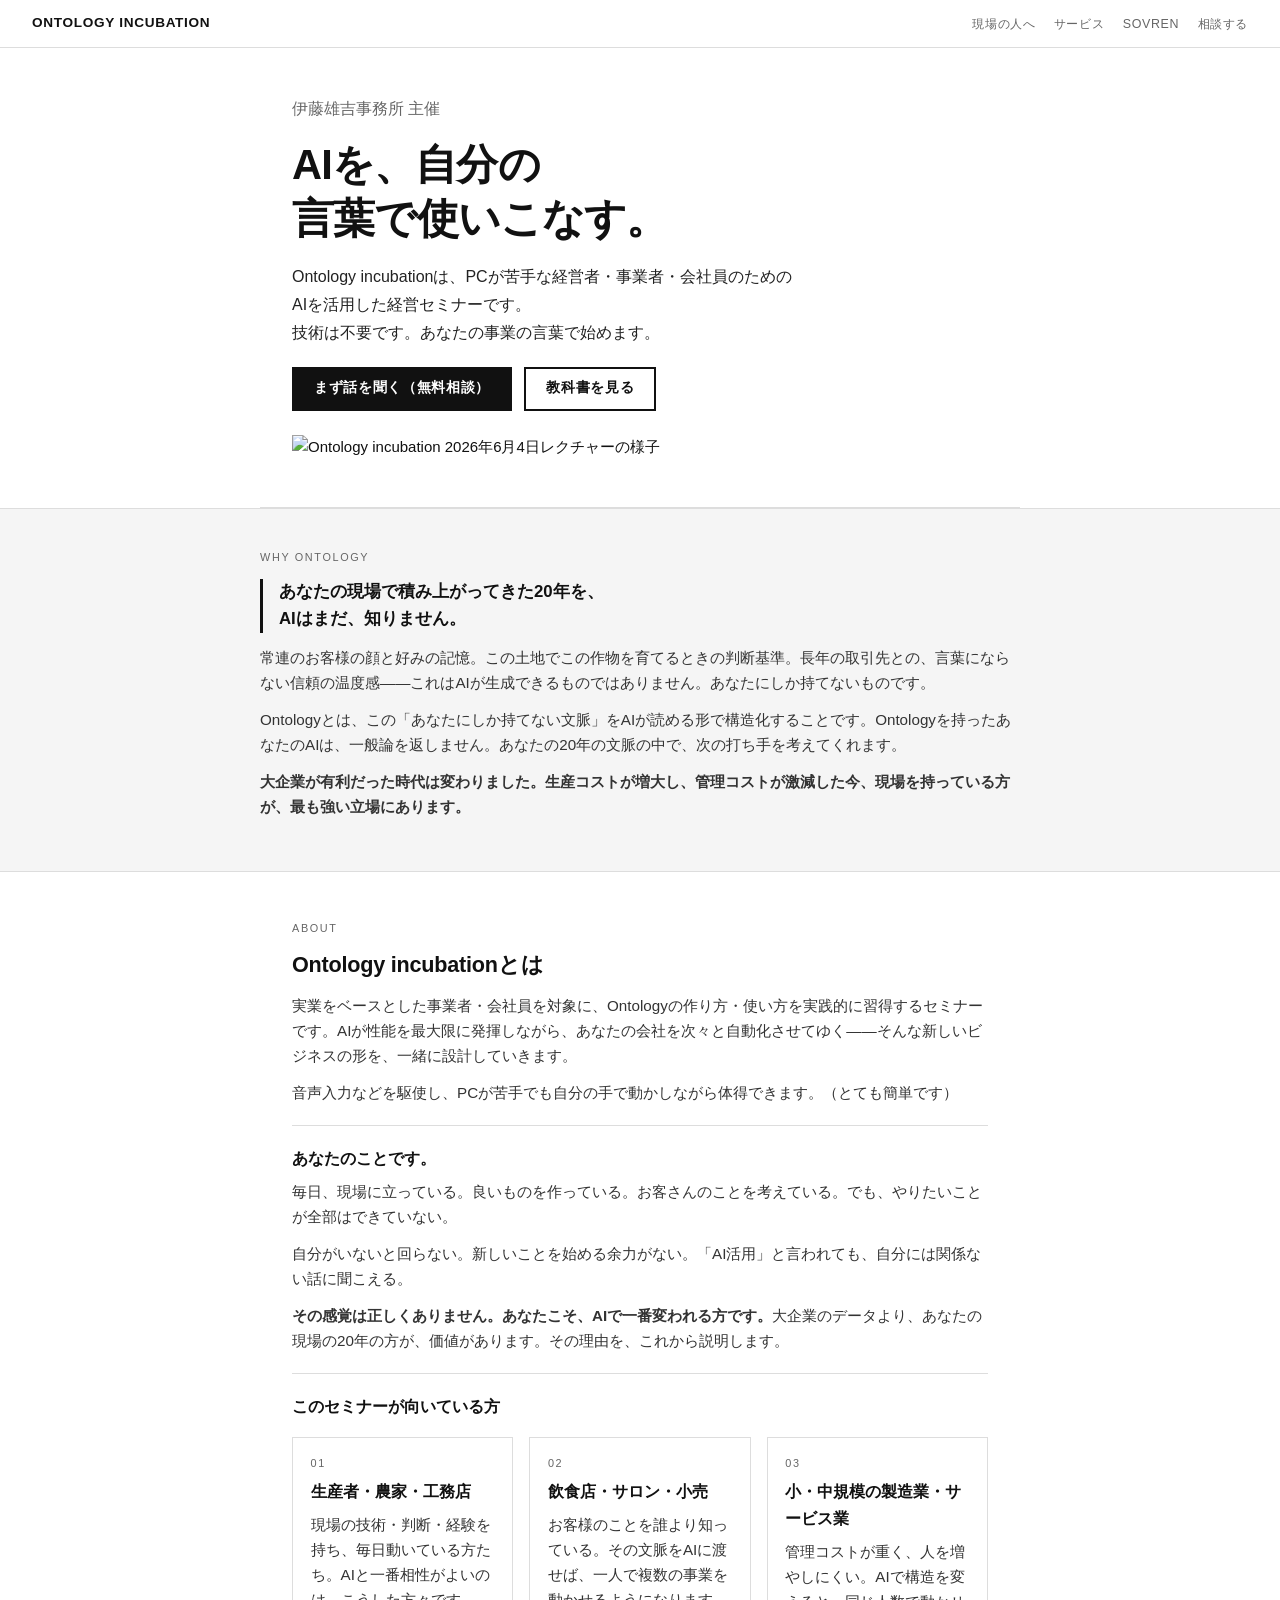
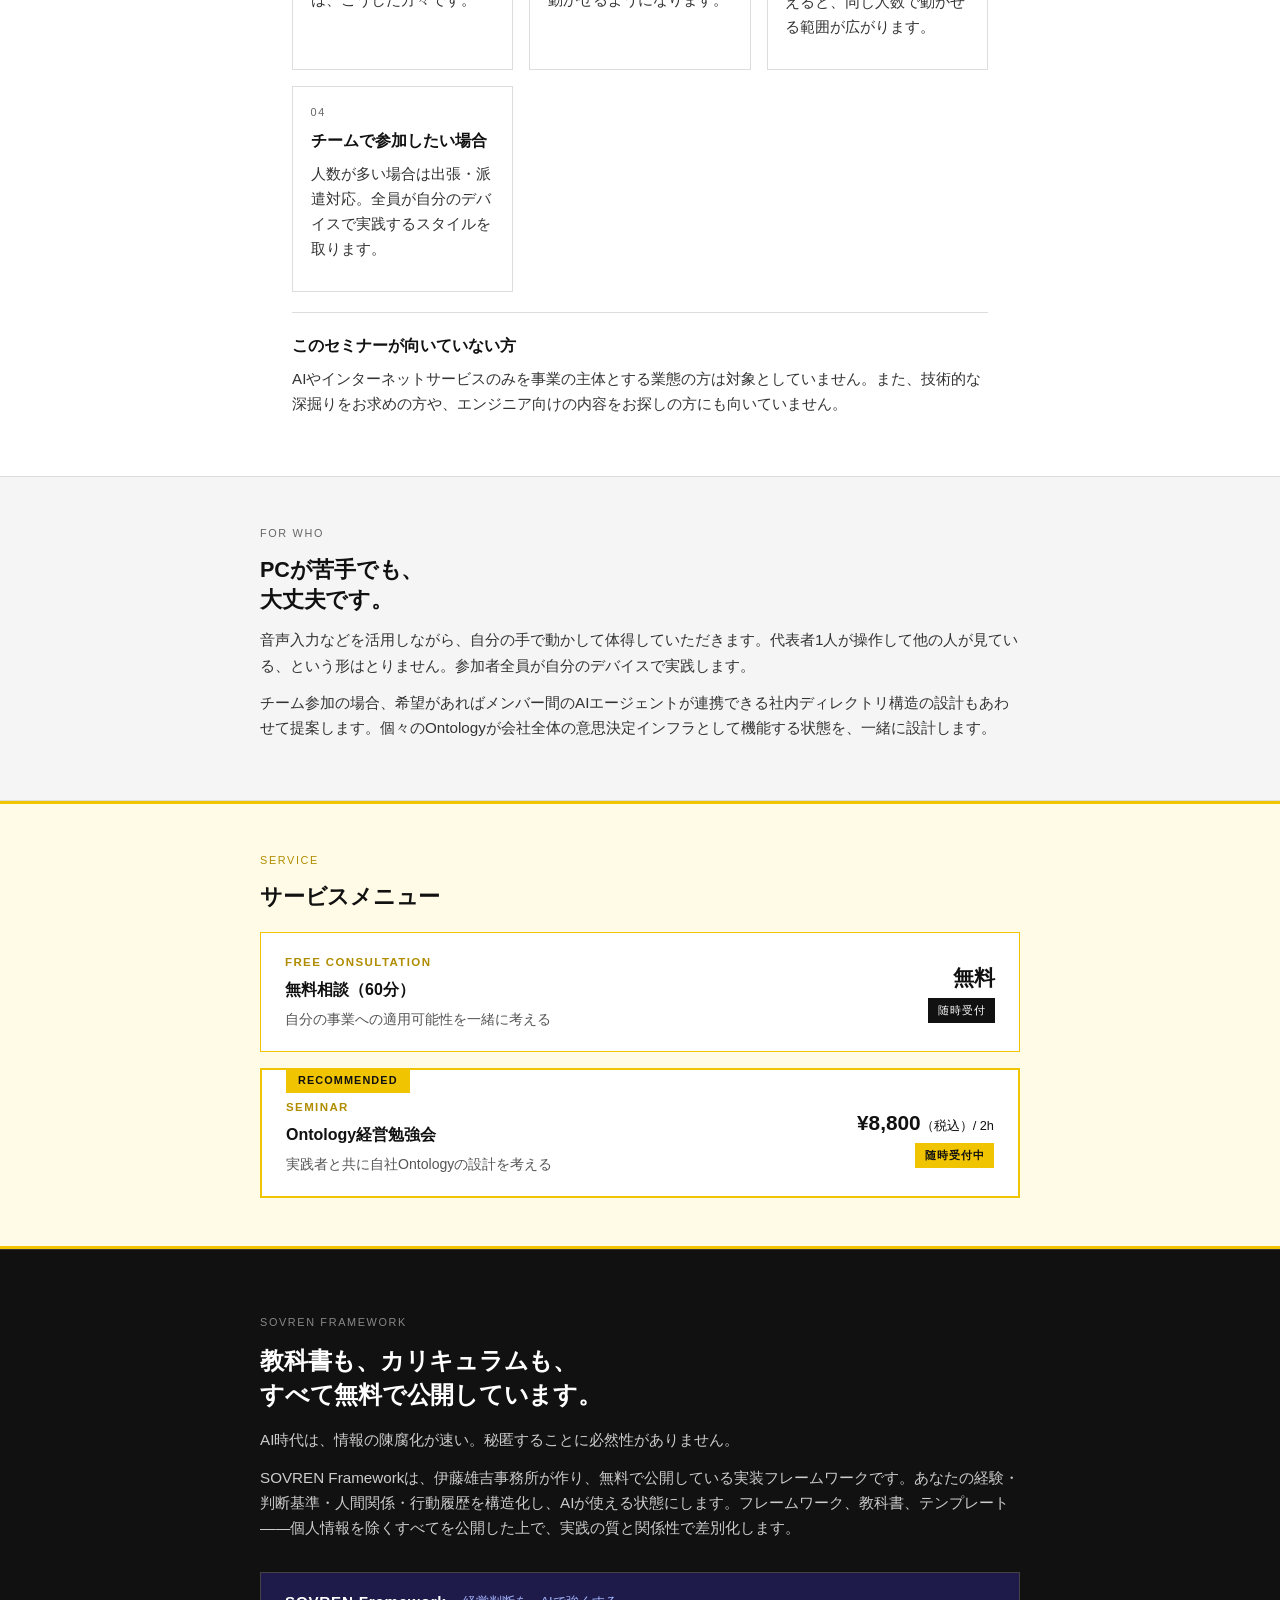
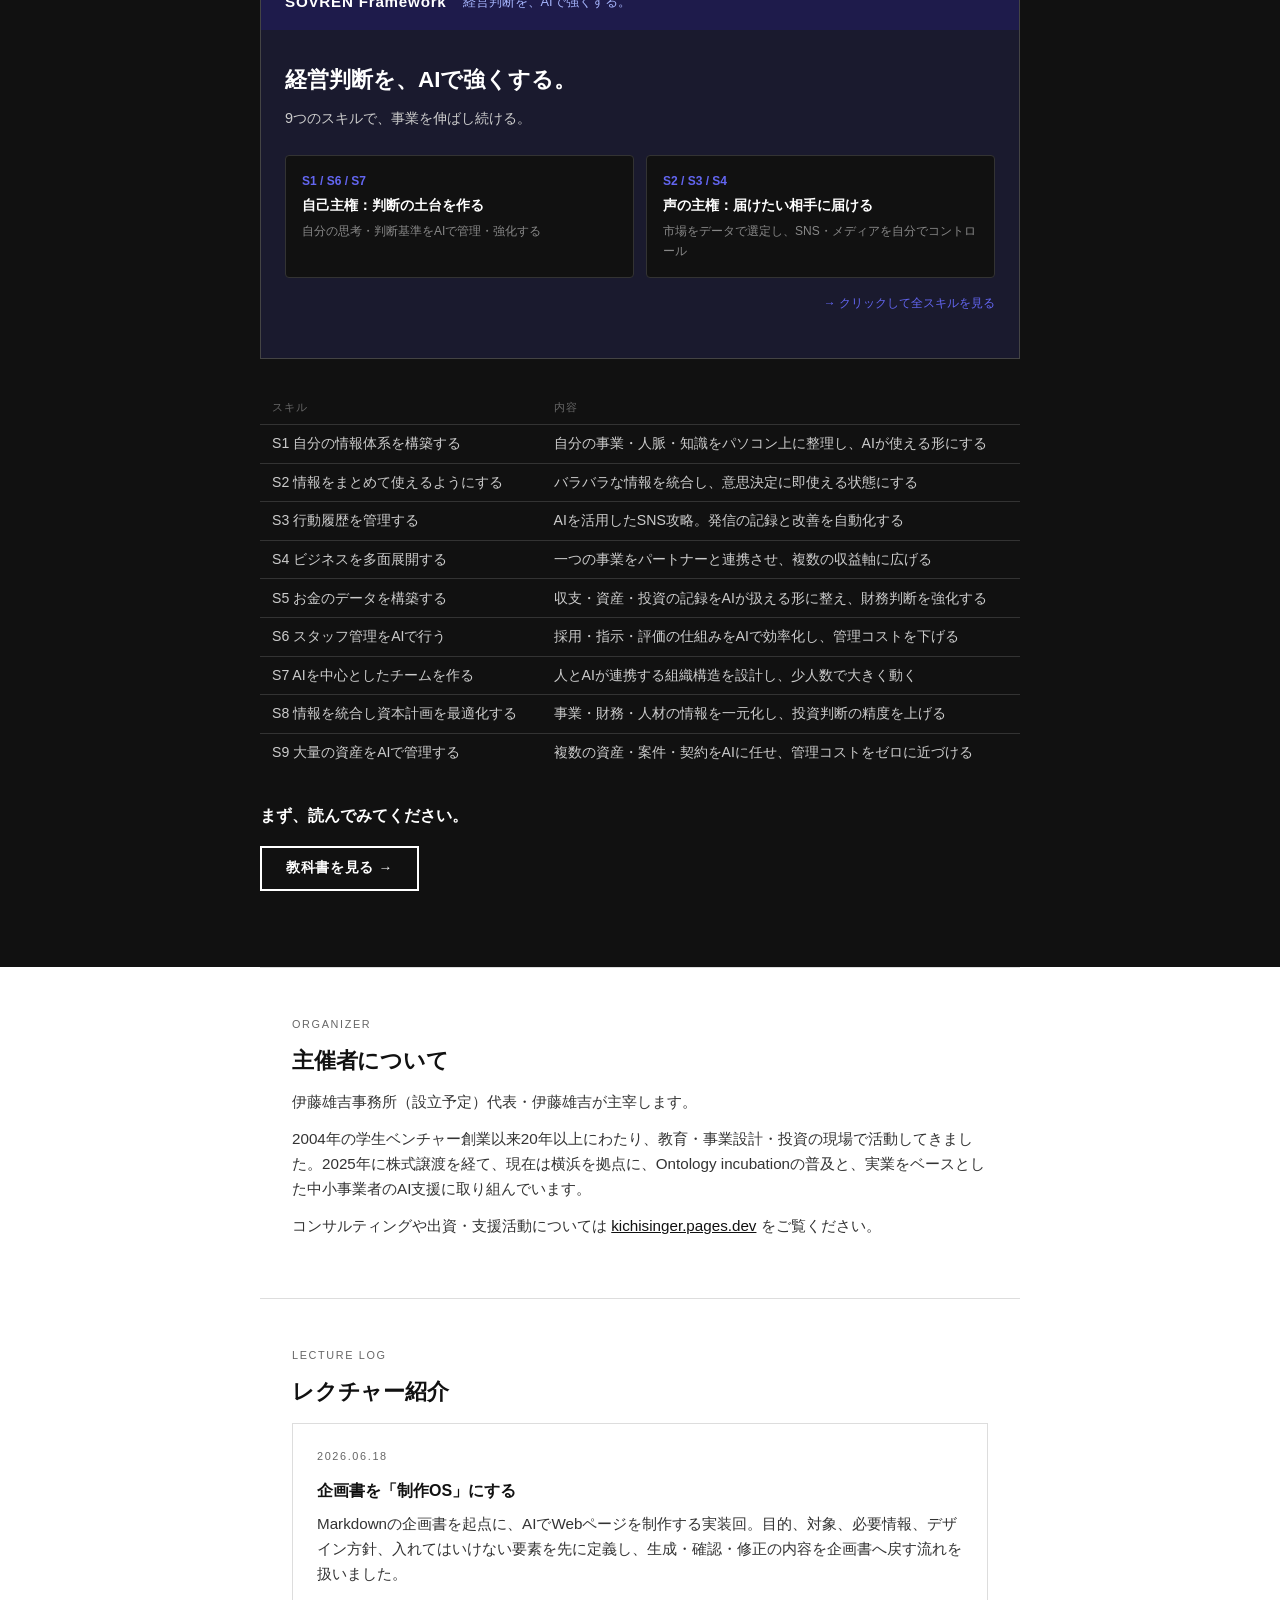
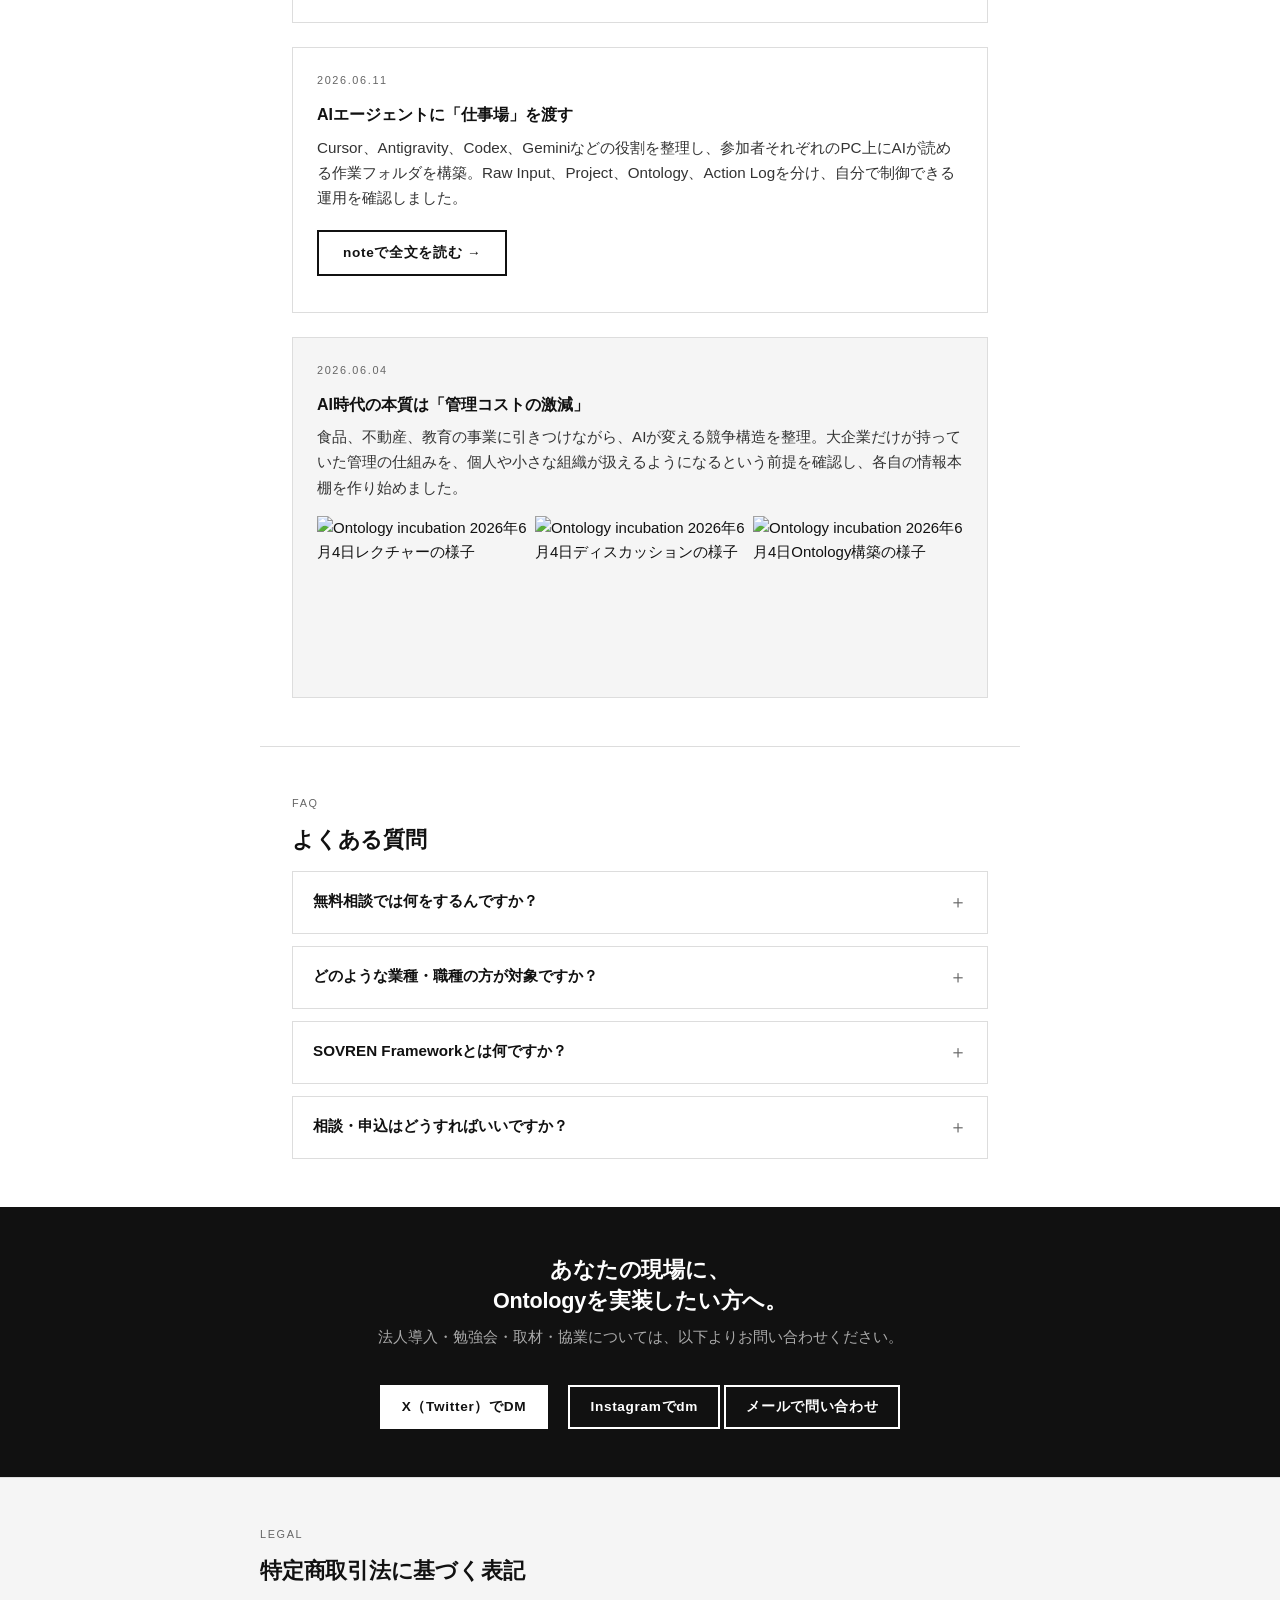
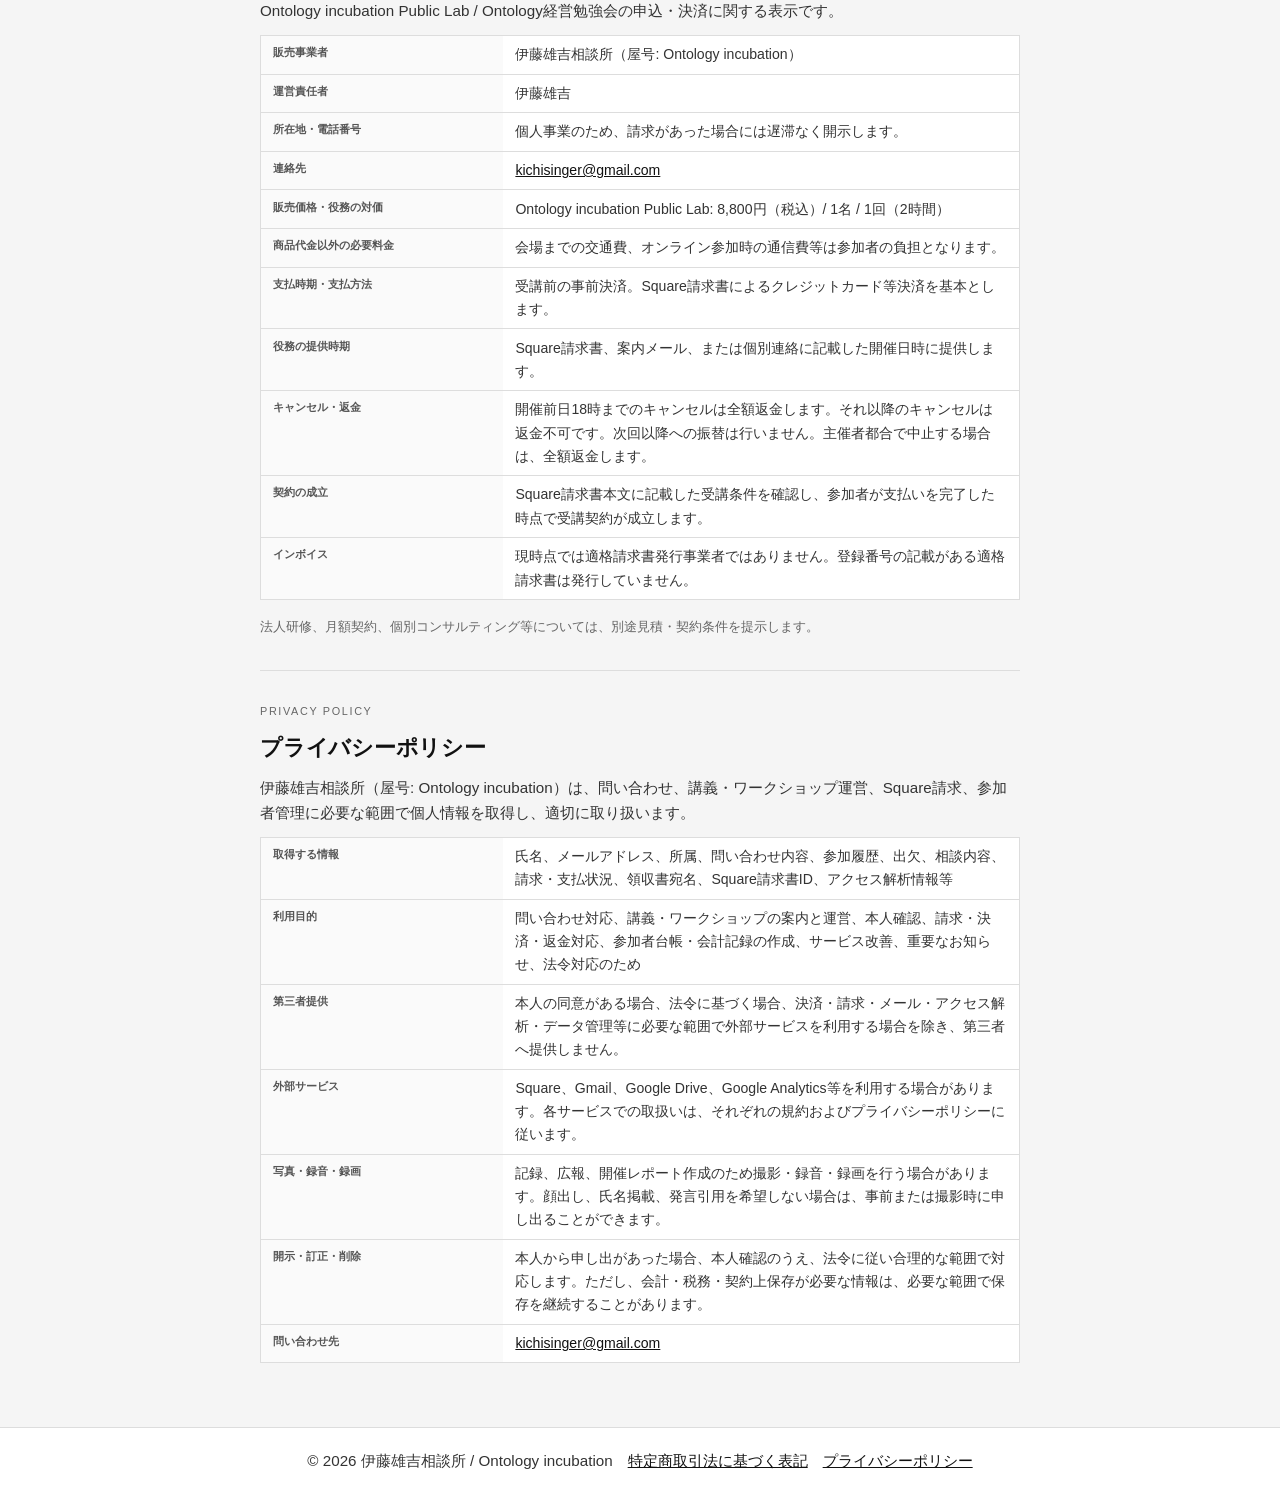
==== index.html @ 1592cefb "リンク修正: 旧Netlify URL→Cloudflare Pages URLに統一 Co-Authored-By: Claude Opus 4.8 <noreply@anthropic.com>" ====
<!DOCTYPE html>
<html lang="ja">
<head>
  <meta charset="UTF-8">
  <meta name="viewport" content="width=device-width, initial-scale=1.0">
  <title>Ontology incubation — AIを自分の言葉で使いこなす | 経営セミナー（横浜）</title>
  <meta name="description" content="現場を持つ事業者・経営者のためのAI活用セミナー。技術不要。あなたの20年の経験・判断・現場知をAIが使える形に構造化する。Ontology経営勉強会¥8,800（税込）/ 2h、随時受付中。主催：伊藤雄吉（伊藤雄吉事務所）。">
  <meta name="keywords" content="Ontology,AI経営,経営セミナー,中小企業,AI活用,SOVREN Framework,パーソナルオントロジー,伊藤雄吉,伊藤雄吉事務所,横浜">
  <meta property="og:title" content="Ontology incubation — AIを自分の言葉で使いこなす">
  <meta property="og:description" content="現場を持つ事業者のためのAI活用セミナー。あなたの20年の経験をAIが使える資産に変える。Ontology経営勉強会¥8,800（税込）/ 2h、随時受付中。横浜・主催：伊藤雄吉。">
  <meta property="og:type" content="website">
  <meta property="og:locale" content="ja_JP">
  <meta property="og:url" content="https://ontology-incubation.pages.dev/">
  <meta property="og:site_name" content="Ontology incubation">
  <meta name="twitter:card" content="summary_large_image">
  <meta name="twitter:title" content="Ontology incubation — AIを自分の言葉で使いこなす">
  <meta name="twitter:description" content="現場を持つ事業者のためのAI活用セミナー。あなたの現場知をAIが使える資産に。¥8,800（税込）/ 2h。随時受付中。">
  <meta name="twitter:site" content="@kichisinger">
  <meta name="twitter:creator" content="@kichisinger">
  <meta name="robots" content="index, follow">
  <meta name="author" content="伊藤雄吉 / 伊藤雄吉事務所">
  <meta name="geo.region" content="JP-14">
  <meta name="geo.placename" content="横浜市">
  <link rel="canonical" href="https://ontology-incubation.pages.dev/">

  <script type="application/ld+json">
  {
    "@context": "https://schema.org",
    "@graph": [
      {
        "@type": "Organization",
        "@id": "https://ontology-incubation.pages.dev/#organization",
        "name": "伊藤雄吉事務所",
        "alternateName": "Ontology incubation",
        "url": "https://ontology-incubation.pages.dev/",
        "description": "AI時代に個人と小さな組織が「自分の判断で動く力」を取り戻すための、教育・実装・発信の会社。SOVREN Frameworkを無料公開し、現場を持つ中小事業者のAI実装を支援する。",
        "founder": {
          "@type": "Person",
          "@id": "https://ontology-incubation.pages.dev/#founder",
          "name": "伊藤雄吉",
          "email": "kichisinger@gmail.com",
          "sameAs": ["https://x.com/kichisinger", "https://instagram.com/kichisinger", "https://kichisinger.pages.dev"],
          "jobTitle": "代表",
          "description": "2004年学生ベンチャー創業以来20年以上、教育・事業設計・投資の現場で活動。SOVREN Frameworkの開発者。2025年に株式譲渡を経て、現在は横浜を拠点に中小事業者のAI支援に取り組む。"
        },
        "areaServed": [
          {"@type": "City", "name": "横浜市"},
          {"@type": "Country", "name": "日本"}
        ]
      },
      {
        "@type": "EducationalOrganization",
        "@id": "https://ontology-incubation.pages.dev/#school",
        "name": "Ontology incubation",
        "description": "現場を持つ経営者・事業者のためのAI活用実践セミナー。飲食・不動産・製造・農業・サービス業など実業を持つ方を対象に、個人の経験・判断・現場知をOntologyとして構造化し、AIを意思決定インフラとして活用する方法を実践的に習得する。",
        "url": "https://ontology-incubation.pages.dev/",
        "parentOrganization": {"@id": "https://ontology-incubation.pages.dev/#organization"}
      },
      {
        "@type": "Course",
        "@id": "https://ontology-incubation.pages.dev/#course",
        "name": "Ontology経営勉強会",
        "description": "現場を持つ経営者・事業者が、自身の経験・判断・現場知をAIが使える形で構造化（Ontology化）する実践型セミナー。技術知識不要。音声入力を活用し、参加者全員が自分のデバイスで実践する。",
        "url": "https://ontology-incubation.pages.dev/",
        "provider": {"@id": "https://ontology-incubation.pages.dev/#organization"},
        "instructor": {"@id": "https://ontology-incubation.pages.dev/#founder"},
        "inLanguage": "ja",
        "courseMode": ["Onsite"],
        "educationalLevel": "初級〜中級",
        "teaches": [
          "個人Ontologyの構築",
          "AIを使った経営意思決定",
          "SOVREN Frameworkの実装",
          "業務の棚卸しと再設計",
          "AIエージェントの活用"
        ],
        "hasCourseInstance": {
          "@type": "CourseInstance",
          "courseMode": "Onsite",
          "duration": "PT2H",
          "location": {
            "@type": "Place",
            "name": "横浜・ブルーコンパス",
            "address": {
              "@type": "PostalAddress",
              "addressLocality": "横浜市",
              "addressRegion": "神奈川県",
              "addressCountry": "JP"
            }
          }
        },
        "offers": {
          "@type": "Offer",
          "price": "8800",
          "priceCurrency": "JPY",
          "description": "¥8,800（税込）/ 2時間",
          "availability": "https://schema.org/InStock",
          "validFrom": "2026-06-01"
        }
      },
      {
        "@type": "SoftwareApplication",
        "@id": "https://sovren-framework.pages.dev/#software",
        "name": "SOVREN Framework",
        "description": "伊藤雄吉事務所が開発・無料公開している実装フレームワーク。9つのスキル（S1〜S9）と3つのマイルストーンで構成。個人の経験・判断基準・人間関係・行動履歴を構造化し、AIが使える状態にする。",
        "url": "https://sovren-framework.pages.dev/",
        "applicationCategory": "BusinessApplication",
        "offers": {
          "@type": "Offer",
          "price": "0",
          "priceCurrency": "JPY"
        },
        "author": {"@id": "https://ontology-incubation.pages.dev/#founder"}
      },
      {
        "@type": "FAQPage",
        "@id": "https://ontology-incubation.pages.dev/#faq",
        "mainEntity": [
          {
            "@type": "Question",
            "name": "無料相談では何をするんですか？",
            "acceptedAnswer": {
              "@type": "Answer",
              "text": "自分の事業にOntologyが使えるか、一緒に確認することから始めます。60分で事業の現状をお聞きし、適用可能性・優先すべきスキル・進め方を整理します。まず「使えるか」を判断するための時間です。"
            }
          },
          {
            "@type": "Question",
            "name": "どのような業種・職種の方が対象ですか？",
            "acceptedAnswer": {
              "@type": "Answer",
              "text": "飲食・不動産・教育・小売・製造・農業・サービス業など、実業をやっている事業者の方が対象です。AIやインターネットサービスのみを事業の主体とする業態の方、エンジニア向けの技術的な内容をお探しの方には向いていません。"
            }
          },
          {
            "@type": "Question",
            "name": "SOVREN Frameworkとは何ですか？",
            "acceptedAnswer": {
              "@type": "Answer",
              "text": "SOVREN Frameworkは、伊藤雄吉が20年以上の事業設計・教育の実践をもとに開発した実装フレームワークです。AIツールの使い方を学ぶのではなく、自分の事業の意思決定をAIで強化するための9つのスキル（S1〜S9）を体系化しています。すべての内容を無料で公開しています。https://sovren-framework.pages.dev/ からご覧いただけます。"
            }
          },
          {
            "@type": "Question",
            "name": "相談・申込はどうすればいいですか？",
            "acceptedAnswer": {
              "@type": "Answer",
              "text": "X（Twitter）またはInstagramのDMよりご連絡ください。@kichisinger にDMをお送りください。無料相談・勉強会・法人導入・取材・協業、いずれもお気軽にどうぞ。"
            }
          }
        ]
      }
    ]
  }
  </script>

  <!-- Google tag (gtag.js) -->
  <script async src="https://www.googletagmanager.com/gtag/js?id=G-NV8MF29S9L"></script>
  <script>
    window.dataLayer = window.dataLayer || [];
    function gtag(){dataLayer.push(arguments);}
    gtag('js', new Date());
    gtag('config', 'G-NV8MF29S9L');
  </script>

  <style>
    *, *::before, *::after { box-sizing: border-box; margin: 0; padding: 0; }

    :root {
      --black: #111111;
      --white: #ffffff;
      --gray: #666666;
      --light: #f5f5f5;
      --border: #dddddd;
    }

    body {
      font-family: 'Hiragino Sans', 'Hiragino Kaku Gothic ProN', 'Noto Sans JP', sans-serif;
      color: var(--black);
      background: var(--white);
      line-height: 1.65;
      font-size: 15px;
    }

    a { color: var(--black); }

    /* ナビ */
    nav {
      position: fixed;
      top: 0; left: 0; right: 0;
      background: var(--white);
      border-bottom: 1px solid var(--border);
      padding: 0 2rem;
      height: 48px;
      display: flex;
      align-items: center;
      justify-content: space-between;
      z-index: 100;
    }
    nav .logo {
      font-size: 0.85rem;
      font-weight: 700;
      letter-spacing: 0.05em;
      text-decoration: none;
    }
    nav .nav-links {
      display: flex;
      gap: 1.15rem;
      list-style: none;
    }
    nav .nav-links a {
      font-size: 0.78rem;
      text-decoration: none;
      color: var(--gray);
      letter-spacing: 0.05em;
    }
    nav .nav-links a:hover { color: var(--black); }

    /* セクション共通 */
    section {
      padding: 3rem 2rem;
      max-width: 760px;
      margin: 0 auto;
    }

    .label {
      font-size: 0.68rem;
      letter-spacing: 0.15em;
      color: var(--gray);
      text-transform: uppercase;
      margin-bottom: 0.75rem;
    }

    h1 {
      font-size: clamp(1.7rem, 4vw, 2.6rem);
      font-weight: 700;
      line-height: 1.3;
      letter-spacing: -0.02em;
      margin-bottom: 1rem;
    }

    h2 {
      font-size: 1.35rem;
      font-weight: 700;
      line-height: 1.4;
      margin-bottom: 0.75rem;
      letter-spacing: -0.01em;
    }

    h3 {
      font-size: 1rem;
      font-weight: 700;
      margin-bottom: 0.4rem;
    }

    p {
      color: #333;
      margin-bottom: 0.75rem;
      font-size: 0.95rem;
    }

    .lead {
      font-size: 1rem;
      line-height: 1.75;
      color: #222;
    }

    /* ヒーロー */
    #hero {
      padding-top: 6rem;
      padding-bottom: 3rem;
      border-bottom: 1px solid var(--border);
    }
    #hero .sub {
      font-size: 1rem;
      color: var(--gray);
      margin-bottom: 1rem;
    }
    #hero .cta-wrap {
      margin-top: 1.25rem;
      display: flex;
      gap: 0.75rem;
      flex-wrap: wrap;
    }
    .btn {
      display: inline-block;
      padding: 0.55rem 1.25rem;
      font-size: 0.85rem;
      font-weight: 700;
      text-decoration: none;
      letter-spacing: 0.05em;
      border: 2px solid var(--black);
      transition: all 0.2s;
    }
    .btn-fill {
      background: var(--black);
      color: var(--white);
    }
    .btn-fill:hover { background: #333; }
    .btn-outline { color: var(--black); }
    .btn-outline:hover { background: var(--black); color: var(--white); }

    /* 問い */
    #question {
      background: var(--light);
      max-width: 100%;
      padding: 2.5rem 2rem;
      border-top: 1px solid var(--border);
      border-bottom: 1px solid var(--border);
    }
    #question .inner {
      max-width: 760px;
      margin: 0 auto;
    }
    #question blockquote {
      font-size: 1.05rem;
      font-weight: 700;
      line-height: 1.6;
      border-left: 3px solid var(--black);
      padding-left: 1rem;
      margin-bottom: 0.75rem;
    }

    /* 区切り線 */
    hr {
      border: none;
      border-top: 1px solid var(--border);
      margin: 1.25rem 0;
    }

    /* テーブル */
    table {
      width: 100%;
      border-collapse: collapse;
      margin-bottom: 1rem;
      font-size: 0.88rem;
    }
    th, td {
      text-align: left;
      padding: 0.45rem 0.75rem;
      border-bottom: 1px solid var(--border);
    }
    th {
      font-size: 0.7rem;
      letter-spacing: 0.1em;
      color: var(--gray);
      font-weight: 400;
    }
    tr:last-child td { border-bottom: none; }

    /* カード */
    .cards {
      display: grid;
      grid-template-columns: repeat(auto-fit, minmax(200px, 1fr));
      gap: 1rem;
      margin-top: 1rem;
    }
    .card {
      border: 1px solid var(--border);
      padding: 1.1rem;
    }
    .card .num {
      font-size: 0.68rem;
      letter-spacing: 0.15em;
      color: var(--gray);
      margin-bottom: 0.4rem;
    }

    /* SOVRENセクション（黒背景フルワイド） */
    #sovereign {
      background: var(--black);
      color: var(--white);
      max-width: 100%;
      padding: 4rem 2rem;
      border-top: 1px solid #333;
    }
    #sovereign .inner {
      max-width: 760px;
      margin: 0 auto;
    }
    #sovereign .label { color: #888; }
    #sovereign h2 { color: var(--white); font-size: 1.5rem; margin-bottom: 1rem; }
    #sovereign h3 { color: var(--white); margin-top: 2rem; margin-bottom: 0.5rem; }
    #sovereign p { color: #ccc; }
    #sovereign a { color: #aaa; }
    #sovereign table { color: #ccc; }
    #sovereign th { color: #666; border-bottom-color: #333; }
    #sovereign td { border-bottom-color: #333; }
    #sovereign tr:last-child td { border-bottom: none; }
    #sovereign hr { border-color: #333; }

    /* SOVRENプレビューカード */
    .sovren-preview {
      display: block;
      text-decoration: none;
      margin: 2rem 0;
      border: 1px solid #444;
      overflow: hidden;
    }
    .sovren-preview-header {
      background: #1e1b4b;
      padding: 1rem 1.5rem;
      display: flex;
      align-items: center;
      gap: 1rem;
    }
    .sovren-preview-body {
      background: #1a1a2e;
      padding: 2rem 1.5rem;
    }
    .sovren-preview-body p { color: #ccc; }
    .sovren-skills-grid {
      display: grid;
      grid-template-columns: 1fr 1fr;
      gap: 0.75rem;
      margin-top: 1rem;
    }
    .sovren-skill-card {
      background: #111;
      border: 1px solid #333;
      padding: 1rem;
      border-radius: 4px;
    }

    /* コンタクト */
    #contact {
      background: var(--black);
      color: var(--white);
      max-width: 100%;
      padding: 3rem 2rem;
      text-align: center;
    }
    #contact .inner { max-width: 560px; margin: 0 auto; }
    #contact h2 { color: var(--white); margin-bottom: 0.5rem; }
    #contact p { color: #aaa; margin-bottom: 1.25rem; }
    #contact .btn-fill {
      background: var(--white);
      color: var(--black);
      border-color: var(--white);
    }
    #contact .btn-fill:hover { background: #eee; }

    /* 法務表示 */
    #legal {
      background: var(--light);
      max-width: 100%;
      border-top: 1px solid var(--border);
    }
    #legal .inner {
      max-width: 760px;
      margin: 0 auto;
    }
    #legal table {
      background: var(--white);
      border: 1px solid var(--border);
    }
    #legal th {
      width: 32%;
      background: #fafafa;
      color: #555;
      font-weight: 700;
      letter-spacing: 0;
      vertical-align: top;
    }
    #legal td {
      color: #333;
      vertical-align: top;
    }
    #legal .note {
      font-size: 0.82rem;
      color: #666;
      margin-top: 0.75rem;
    }
    #privacy {
      margin-top: 2rem;
      padding-top: 2rem;
      border-top: 1px solid var(--border);
    }

    /* フッター */
    footer {
      padding: 1.25rem 2rem;
      text-align: center;
      font-size: 0.78rem;
      color: var(--gray);
      border-top: 1px solid var(--border);
    }

    /* 写真グリッド */
    .photo-grid {
      display: grid;
      grid-template-columns: repeat(3, 1fr);
      gap: 0.5rem;
      margin-top: 1rem;
    }
    .photo-grid img {
      width: 100%;
      aspect-ratio: 4/3;
      object-fit: cover;
      display: block;
    }

    /* スマホ */
    @media (max-width: 600px) {
      nav .nav-links { display: none; }
      h1 { font-size: 1.8rem; }
      h2 { font-size: 1.3rem; }
      #hero .cta-wrap { flex-direction: column; }
      .photo-grid { grid-template-columns: 1fr; }
      .sovren-skills-grid { grid-template-columns: 1fr; }
    }
  </style>
</head>
<body>

<!-- ナビ -->
<nav aria-label="メインナビゲーション">
  <a class="logo" href="#">ONTOLOGY INCUBATION</a>
  <ul class="nav-links">
    <li><a href="#about">現場の人へ</a></li>
    <li><a href="#detail">サービス</a></li>
    <li><a href="#sovereign">SOVREN</a></li>
    <li><a href="#contact">相談する</a></li>
  </ul>
</nav>

<!-- ヒーロー -->
<section id="hero" aria-labelledby="hero-heading">
  <p class="sub">伊藤雄吉事務所 主催</p>
  <h1 id="hero-heading">AIを、自分の<br>言葉で使いこなす。</h1>
  <p class="lead">Ontology incubationは、PCが苦手な経営者・事業者・会社員のための<br>AIを活用した経営セミナーです。<br>技術は不要です。あなたの事業の言葉で始めます。</p>
  <div class="cta-wrap">
    <a href="#contact" class="btn btn-fill">まず話を聞く（無料相談）</a>
    <a href="https://sovren-framework.pages.dev/" target="_blank" rel="noopener" class="btn btn-outline">教科書を見る</a>
  </div>
  <img src="img/Image_20260604_190728_657.jpeg" alt="Ontology incubation 2026年6月4日レクチャーの様子" style="width:100%;margin-top:1.5rem;display:block;" loading="lazy">
</section>

<!-- 問い（Why Ontology） -->
<div id="question" role="complementary" aria-label="Ontologyとは">
  <div class="inner">
    <p class="label">Why Ontology</p>
    <blockquote>あなたの現場で積み上がってきた20年を、<br>AIはまだ、知りません。</blockquote>
    <p>常連のお客様の顔と好みの記憶。この土地でこの作物を育てるときの判断基準。長年の取引先との、言葉にならない信頼の温度感——これはAIが生成できるものではありません。あなたにしか持てないものです。</p>
    <p>Ontologyとは、この「あなたにしか持てない文脈」をAIが読める形で構造化することです。Ontologyを持ったあなたのAIは、一般論を返しません。あなたの20年の文脈の中で、次の打ち手を考えてくれます。</p>
    <p><strong>大企業が有利だった時代は変わりました。生産コストが増大し、管理コストが激減した今、現場を持っている方が、最も強い立場にあります。</strong></p>
  </div>
</div>

<!-- このセミナーについて（For You） -->
<section id="about" aria-labelledby="about-heading">
  <p class="label">About</p>
  <h2 id="about-heading">Ontology incubationとは</h2>
  <p>実業をベースとした事業者・会社員を対象に、Ontologyの作り方・使い方を実践的に習得するセミナーです。AIが性能を最大限に発揮しながら、あなたの会社を次々と自動化させてゆく——そんな新しいビジネスの形を、一緒に設計していきます。</p>
  <p>音声入力などを駆使し、PCが苦手でも自分の手で動かしながら体得できます。（とても簡単です）</p>

  <hr>

  <h3>あなたのことです。</h3>
  <p>毎日、現場に立っている。良いものを作っている。お客さんのことを考えている。でも、やりたいことが全部はできていない。</p>
  <p>自分がいないと回らない。新しいことを始める余力がない。「AI活用」と言われても、自分には関係ない話に聞こえる。</p>
  <p><strong>その感覚は正しくありません。あなたこそ、AIで一番変われる方です。</strong>大企業のデータより、あなたの現場の20年の方が、価値があります。その理由を、これから説明します。</p>

  <hr>

  <h3>このセミナーが向いている方</h3>
  <div class="cards" role="list">
    <article class="card" role="listitem">
      <p class="num">01</p>
      <h3>生産者・農家・工務店</h3>
      <p>現場の技術・判断・経験を持ち、毎日動いている方たち。AIと一番相性がよいのは、こうした方々です。</p>
    </article>
    <article class="card" role="listitem">
      <p class="num">02</p>
      <h3>飲食店・サロン・小売</h3>
      <p>お客様のことを誰より知っている。その文脈をAIに渡せば、一人で複数の事業を動かせるようになります。</p>
    </article>
    <article class="card" role="listitem">
      <p class="num">03</p>
      <h3>小・中規模の製造業・サービス業</h3>
      <p>管理コストが重く、人を増やしにくい。AIで構造を変えると、同じ人数で動かせる範囲が広がります。</p>
    </article>
    <article class="card" role="listitem">
      <p class="num">04</p>
      <h3>チームで参加したい場合</h3>
      <p>人数が多い場合は出張・派遣対応。全員が自分のデバイスで実践するスタイルを取ります。</p>
    </article>
  </div>

  <hr>

  <h3>このセミナーが向いていない方</h3>
  <p>AIやインターネットサービスのみを事業の主体とする業態の方は対象としていません。また、技術的な深掘りをお求めの方や、エンジニア向けの内容をお探しの方にも向いていません。</p>
</section>

<!-- PCが苦手でも -->
<section id="for-who" style="background:var(--light); max-width:100%; padding:3rem 2rem; border-top:1px solid var(--border); border-bottom:1px solid var(--border);" aria-labelledby="for-who-heading">
  <div style="max-width:760px; margin:0 auto;">
    <p class="label">For Who</p>
    <h2 id="for-who-heading">PCが苦手でも、<br>大丈夫です。</h2>
    <p>音声入力などを活用しながら、自分の手で動かして体得していただきます。代表者1人が操作して他の人が見ている、という形はとりません。参加者全員が自分のデバイスで実践します。</p>
    <p>チーム参加の場合、希望があればメンバー間のAIエージェントが連携できる社内ディレクトリ構造の設計もあわせて提案します。個々のOntologyが会社全体の意思決定インフラとして機能する状態を、一緒に設計します。</p>
  </div>
</section>

<!-- サービスメニュー -->
<div id="detail" style="background:#fffbe6; max-width:100%; padding:3rem 2rem; border-top:3px solid #f0c400; border-bottom:3px solid #f0c400;" aria-labelledby="detail-heading">
  <div style="max-width:760px; margin:0 auto;">
    <p class="label" style="color:#b08d00;">Service</p>
    <h2 id="detail-heading" style="color:#111;">サービスメニュー</h2>
    <div style="display:flex; flex-direction:column; gap:1rem; margin-top:1.25rem;">

      <div style="background:#fff; border:1px solid #f0c400; padding:1.25rem 1.5rem; display:flex; flex-wrap:wrap; justify-content:space-between; align-items:center; gap:0.75rem;">
        <div>
          <p style="font-size:0.72rem; letter-spacing:0.12em; color:#b08d00; font-weight:700; margin-bottom:0.3rem;">FREE CONSULTATION</p>
          <h3 style="font-size:1rem; margin-bottom:0.3rem;">無料相談（60分）</h3>
          <p style="font-size:0.88rem; color:#555; margin-bottom:0;">自分の事業への適用可能性を一緒に考える</p>
        </div>
        <div style="text-align:right; flex-shrink:0;">
          <p style="font-size:1.3rem; font-weight:700; color:#111; margin-bottom:0.1rem;">無料</p>
          <span style="display:inline-block; background:#111; color:#fff; font-size:0.7rem; padding:0.2rem 0.6rem; letter-spacing:0.08em;">随時受付</span>
        </div>
      </div>

      <div style="background:#fff; border:2px solid #f0c400; padding:1.25rem 1.5rem; display:flex; flex-wrap:wrap; justify-content:space-between; align-items:center; gap:0.75rem; position:relative;">
        <span style="position:absolute; top:-1px; left:1.5rem; background:#f0c400; color:#111; font-size:0.68rem; font-weight:700; padding:0.2rem 0.75rem; letter-spacing:0.1em;">RECOMMENDED</span>
        <div style="margin-top:0.5rem;">
          <p style="font-size:0.72rem; letter-spacing:0.12em; color:#b08d00; font-weight:700; margin-bottom:0.3rem;">SEMINAR</p>
          <h3 style="font-size:1rem; margin-bottom:0.3rem;">Ontology経営勉強会</h3>
          <p style="font-size:0.88rem; color:#555; margin-bottom:0;">実践者と共に自社Ontologyの設計を考える</p>
        </div>
        <div style="text-align:right; flex-shrink:0; margin-top:0.5rem;">
          <p style="font-size:1.3rem; font-weight:700; color:#111; margin-bottom:0.1rem;">¥8,800<span style="font-size:0.8rem; font-weight:400;">（税込）/ 2h</span></p>
          <span style="display:inline-block; background:#f0c400; color:#111; font-size:0.7rem; font-weight:700; padding:0.2rem 0.6rem; letter-spacing:0.08em;">随時受付中</span>
        </div>
      </div>

    </div>
  </div>
</div>

<!-- SOVREN Framework（黒背景フルワイド・ページの核） -->
<div id="sovereign" role="region" aria-labelledby="sovereign-heading">
  <div class="inner">
    <p class="label">SOVREN Framework</p>
    <h2 id="sovereign-heading">教科書も、カリキュラムも、<br>すべて無料で公開しています。</h2>
    <p>AI時代は、情報の陳腐化が速い。秘匿することに必然性がありません。</p>
    <p>SOVREN Frameworkは、伊藤雄吉事務所が作り、無料で公開している実装フレームワークです。あなたの経験・判断基準・人間関係・行動履歴を構造化し、AIが使える状態にします。フレームワーク、教科書、テンプレート——個人情報を除くすべてを公開した上で、実践の質と関係性で差別化します。</p>

    <a href="https://sovren-framework.pages.dev/" target="_blank" rel="noopener" class="sovren-preview" aria-label="SOVREN Framework 教科書サイトを開く">
      <div class="sovren-preview-header">
        <span style="color:#fff; font-weight:700; font-size:0.95rem; letter-spacing:0.05em;">SOVREN Framework</span>
        <span style="color:#a5b4fc; font-size:0.8rem;">経営判断を、AIで強くする。</span>
      </div>
      <div class="sovren-preview-body">
        <p style="font-size:1.4rem; font-weight:700; color:#fff; margin-bottom:0.5rem;">経営判断を、AIで強くする。</p>
        <p style="font-size:0.9rem; margin-bottom:1.5rem;">9つのスキルで、事業を伸ばし続ける。</p>
        <div class="sovren-skills-grid">
          <div class="sovren-skill-card">
            <p style="font-size:0.75rem; color:#6366f1; font-weight:700; margin-bottom:0.25rem;">S1 / S6 / S7</p>
            <p style="font-size:0.85rem; font-weight:700; color:#fff; margin-bottom:0.25rem;">自己主権：判断の土台を作る</p>
            <p style="font-size:0.75rem; color:#888; margin-bottom:0;">自分の思考・判断基準をAIで管理・強化する</p>
          </div>
          <div class="sovren-skill-card">
            <p style="font-size:0.75rem; color:#6366f1; font-weight:700; margin-bottom:0.25rem;">S2 / S3 / S4</p>
            <p style="font-size:0.85rem; font-weight:700; color:#fff; margin-bottom:0.25rem;">声の主権：届けたい相手に届ける</p>
            <p style="font-size:0.75rem; color:#888; margin-bottom:0;">市場をデータで選定し、SNS・メディアを自分でコントロール</p>
          </div>
        </div>
        <p style="font-size:0.75rem; color:#6366f1; margin-top:1rem; text-align:right;">→ クリックして全スキルを見る</p>
      </div>
    </a>

    <table aria-label="SOVRENスキル一覧">
      <thead>
        <tr><th>スキル</th><th>内容</th></tr>
      </thead>
      <tbody>
        <tr><td>S1 自分の情報体系を構築する</td><td>自分の事業・人脈・知識をパソコン上に整理し、AIが使える形にする</td></tr>
        <tr><td>S2 情報をまとめて使えるようにする</td><td>バラバラな情報を統合し、意思決定に即使える状態にする</td></tr>
        <tr><td>S3 行動履歴を管理する</td><td>AIを活用したSNS攻略。発信の記録と改善を自動化する</td></tr>
        <tr><td>S4 ビジネスを多面展開する</td><td>一つの事業をパートナーと連携させ、複数の収益軸に広げる</td></tr>
        <tr><td>S5 お金のデータを構築する</td><td>収支・資産・投資の記録をAIが扱える形に整え、財務判断を強化する</td></tr>
        <tr><td>S6 スタッフ管理をAIで行う</td><td>採用・指示・評価の仕組みをAIで効率化し、管理コストを下げる</td></tr>
        <tr><td>S7 AIを中心としたチームを作る</td><td>人とAIが連携する組織構造を設計し、少人数で大きく動く</td></tr>
        <tr><td>S8 情報を統合し資本計画を最適化する</td><td>事業・財務・人材の情報を一元化し、投資判断の精度を上げる</td></tr>
        <tr><td>S9 大量の資産をAIで管理する</td><td>複数の資産・案件・契約をAIに任せ、管理コストをゼロに近づける</td></tr>
      </tbody>
    </table>

    <h3>まず、読んでみてください。</h3>
    <p style="margin-top:0.5rem;">
      <a href="https://sovren-framework.pages.dev/" target="_blank" rel="noopener" class="btn" style="color:#fff; border-color:#fff; font-size:0.85rem; padding:0.6rem 1.5rem; display:inline-block; margin-top:0.5rem;">教科書を見る →</a>
    </p>
  </div>
</div>

<!-- 主催者 -->
<section id="organizer" style="border-top:1px solid var(--border);" aria-labelledby="organizer-heading">
  <p class="label">Organizer</p>
  <h2 id="organizer-heading">主催者について</h2>
  <p>伊藤雄吉事務所（設立予定）代表・伊藤雄吉が主宰します。</p>
  <p>2004年の学生ベンチャー創業以来20年以上にわたり、教育・事業設計・投資の現場で活動してきました。2025年に株式譲渡を経て、現在は横浜を拠点に、Ontology incubationの普及と、実業をベースとした中小事業者のAI支援に取り組んでいます。</p>
  <p>コンサルティングや出資・支援活動については <a href="https://kichisinger.pages.dev" target="_blank" rel="noopener">kichisinger.pages.dev</a> をご覧ください。</p>
</section>

<!-- レクチャー紹介 -->
<section id="report" style="border-top:1px solid var(--border);" aria-labelledby="report-heading">
  <p class="label">Lecture Log</p>
  <h2 id="report-heading">レクチャー紹介</h2>

  <article style="border:1px solid var(--border); padding:1.5rem; margin-top:1rem; background:var(--white);">
    <p class="label">2026.06.18</p>
    <h3>企画書を「制作OS」にする</h3>
    <p>Markdownの企画書を起点に、AIでWebページを制作する実装回。目的、対象、必要情報、デザイン方針、入れてはいけない要素を先に定義し、生成・確認・修正の内容を企画書へ戻す流れを扱いました。</p>
  </article>

  <article style="border:1px solid var(--border); padding:1.5rem; margin-top:1.5rem; background:var(--white);">
    <p class="label">2026.06.11</p>
    <h3>AIエージェントに「仕事場」を渡す</h3>
    <p>Cursor、Antigravity、Codex、Geminiなどの役割を整理し、参加者それぞれのPC上にAIが読める作業フォルダを構築。Raw Input、Project、Ontology、Action Logを分け、自分で制御できる運用を確認しました。</p>
    <p style="margin-top:1.25rem;">
      <a href="https://note.com/kichisinger/n/n115dd4246caa" target="_blank" rel="noopener" class="btn" style="font-size:0.85rem; padding:0.6rem 1.5rem; display:inline-block;">noteで全文を読む →</a>
    </p>
  </article>

  <article style="border:1px solid var(--border); padding:1.5rem; margin-top:1.5rem; background:var(--light);">
    <p class="label">2026.06.04</p>
    <h3>AI時代の本質は「管理コストの激減」</h3>
    <p>食品、不動産、教育の事業に引きつけながら、AIが変える競争構造を整理。大企業だけが持っていた管理の仕組みを、個人や小さな組織が扱えるようになるという前提を確認し、各自の情報本棚を作り始めました。</p>
    <div class="photo-grid" role="list" aria-label="2026年6月4日レクチャー写真">
      <img src="img/Image_20260604_190728_657.jpeg" alt="Ontology incubation 2026年6月4日レクチャーの様子" loading="lazy">
      <img src="img/Image_20260604_190728_872.jpeg" alt="Ontology incubation 2026年6月4日ディスカッションの様子" loading="lazy">
      <img src="img/Image_20260604_190729_413.jpeg" alt="Ontology incubation 2026年6月4日Ontology構築の様子" loading="lazy">
    </div>
  </article>
</section>

<!-- FAQ -->
<section id="faq" style="border-top:1px solid var(--border);" aria-labelledby="faq-heading">
  <p class="label">FAQ</p>
  <h2 id="faq-heading">よくある質問</h2>
  <div style="display:flex; flex-direction:column; gap:0.75rem; margin-top:1rem;">
    <details style="border:1px solid var(--border); padding:1rem 1.25rem;">
      <summary style="font-weight:700; font-size:0.95rem; cursor:pointer; list-style:none; display:flex; justify-content:space-between;">無料相談では何をするんですか？<span style="font-weight:400; color:var(--gray); font-size:1.1rem;">＋</span></summary>
      <p style="margin-top:0.75rem; color:#444;">自分の事業にOntologyが使えるか、一緒に確認することから始めます。60分で事業の現状をお聞きし、適用可能性・優先すべきスキル・進め方を整理します。まず「使えるか」を判断するための時間です。</p>
    </details>
    <details style="border:1px solid var(--border); padding:1rem 1.25rem;">
      <summary style="font-weight:700; font-size:0.95rem; cursor:pointer; list-style:none; display:flex; justify-content:space-between;">どのような業種・職種の方が対象ですか？<span style="font-weight:400; color:var(--gray); font-size:1.1rem;">＋</span></summary>
      <p style="margin-top:0.75rem; color:#444;">飲食・不動産・教育・小売・製造・農業・サービス業など、実業をやっている事業者の方が対象です。AIやインターネットサービスのみを事業の主体とする業態の方、エンジニア向けの技術的な内容をお探しの方には向いていません。</p>
    </details>
    <details style="border:1px solid var(--border); padding:1rem 1.25rem;">
      <summary style="font-weight:700; font-size:0.95rem; cursor:pointer; list-style:none; display:flex; justify-content:space-between;">SOVREN Frameworkとは何ですか？<span style="font-weight:400; color:var(--gray); font-size:1.1rem;">＋</span></summary>
      <p style="margin-top:0.75rem; color:#444;">伊藤雄吉が20年以上の事業設計・教育の実践をもとに開発した実装フレームワークです。AIツールの使い方を学ぶのではなく、自分の事業の意思決定をAIで強化するための9つのスキル（S1〜S9）を体系化しています。すべての内容を無料で公開しています。</p>
    </details>
    <details style="border:1px solid var(--border); padding:1rem 1.25rem;">
      <summary style="font-weight:700; font-size:0.95rem; cursor:pointer; list-style:none; display:flex; justify-content:space-between;">相談・申込はどうすればいいですか？<span style="font-weight:400; color:var(--gray); font-size:1.1rem;">＋</span></summary>
      <p style="margin-top:0.75rem; color:#444;">X（Twitter）またはInstagramのDMよりご連絡ください。@kichisinger にDMをお送りください。無料相談・勉強会・法人導入・取材・協業、いずれもお気軽にどうぞ。</p>
    </details>
  </div>
</section>

<!-- 相談する -->
<div id="contact" role="region" aria-labelledby="contact-heading">
  <div class="inner">
    <h2 id="contact-heading">あなたの現場に、<br>Ontologyを実装したい方へ。</h2>
    <p>法人導入・勉強会・取材・協業については、以下よりお問い合わせください。</p>
    <a href="https://x.com/kichisinger" target="_blank" rel="noopener" class="btn btn-fill" style="margin-right:1rem;">X（Twitter）でDM</a>
    <a href="https://instagram.com/kichisinger" target="_blank" rel="noopener" class="btn" style="color:#fff; border-color:#fff; margin-top:1rem; display:inline-block;">Instagramでdm</a>
    <a href="mailto:kichisinger@gmail.com" class="btn" style="color:#fff; border-color:#fff; margin-top:1rem; display:inline-block;">メールで問い合わせ</a>
  </div>
</div>

<!-- 特定商取引法に基づく表記 -->
<section id="legal" aria-labelledby="legal-heading">
  <div class="inner">
    <p class="label">Legal</p>
    <h2 id="legal-heading">特定商取引法に基づく表記</h2>
    <p>Ontology incubation Public Lab / Ontology経営勉強会の申込・決済に関する表示です。</p>

    <table aria-label="特定商取引法に基づく表記">
      <tbody>
        <tr>
          <th>販売事業者</th>
          <td>伊藤雄吉相談所（屋号: Ontology incubation）</td>
        </tr>
        <tr>
          <th>運営責任者</th>
          <td>伊藤雄吉</td>
        </tr>
        <tr>
          <th>所在地・電話番号</th>
          <td>個人事業のため、請求があった場合には遅滞なく開示します。</td>
        </tr>
        <tr>
          <th>連絡先</th>
          <td><a href="mailto:kichisinger@gmail.com">kichisinger@gmail.com</a></td>
        </tr>
        <tr>
          <th>販売価格・役務の対価</th>
          <td>Ontology incubation Public Lab: 8,800円（税込）/ 1名 / 1回（2時間）</td>
        </tr>
        <tr>
          <th>商品代金以外の必要料金</th>
          <td>会場までの交通費、オンライン参加時の通信費等は参加者の負担となります。</td>
        </tr>
        <tr>
          <th>支払時期・支払方法</th>
          <td>受講前の事前決済。Square請求書によるクレジットカード等決済を基本とします。</td>
        </tr>
        <tr>
          <th>役務の提供時期</th>
          <td>Square請求書、案内メール、または個別連絡に記載した開催日時に提供します。</td>
        </tr>
        <tr>
          <th>キャンセル・返金</th>
          <td>開催前日18時までのキャンセルは全額返金します。それ以降のキャンセルは返金不可です。次回以降への振替は行いません。主催者都合で中止する場合は、全額返金します。</td>
        </tr>
        <tr>
          <th>契約の成立</th>
          <td>Square請求書本文に記載した受講条件を確認し、参加者が支払いを完了した時点で受講契約が成立します。</td>
        </tr>
        <tr>
          <th>インボイス</th>
          <td>現時点では適格請求書発行事業者ではありません。登録番号の記載がある適格請求書は発行していません。</td>
        </tr>
      </tbody>
    </table>

    <p class="note">法人研修、月額契約、個別コンサルティング等については、別途見積・契約条件を提示します。</p>

    <div id="privacy" aria-labelledby="privacy-heading">
      <p class="label">Privacy Policy</p>
      <h2 id="privacy-heading">プライバシーポリシー</h2>
      <p>伊藤雄吉相談所（屋号: Ontology incubation）は、問い合わせ、講義・ワークショップ運営、Square請求、参加者管理に必要な範囲で個人情報を取得し、適切に取り扱います。</p>

      <table aria-label="プライバシーポリシー">
        <tbody>
          <tr>
            <th>取得する情報</th>
            <td>氏名、メールアドレス、所属、問い合わせ内容、参加履歴、出欠、相談内容、請求・支払状況、領収書宛名、Square請求書ID、アクセス解析情報等</td>
          </tr>
          <tr>
            <th>利用目的</th>
            <td>問い合わせ対応、講義・ワークショップの案内と運営、本人確認、請求・決済・返金対応、参加者台帳・会計記録の作成、サービス改善、重要なお知らせ、法令対応のため</td>
          </tr>
          <tr>
            <th>第三者提供</th>
            <td>本人の同意がある場合、法令に基づく場合、決済・請求・メール・アクセス解析・データ管理等に必要な範囲で外部サービスを利用する場合を除き、第三者へ提供しません。</td>
          </tr>
          <tr>
            <th>外部サービス</th>
            <td>Square、Gmail、Google Drive、Google Analytics等を利用する場合があります。各サービスでの取扱いは、それぞれの規約およびプライバシーポリシーに従います。</td>
          </tr>
          <tr>
            <th>写真・録音・録画</th>
            <td>記録、広報、開催レポート作成のため撮影・録音・録画を行う場合があります。顔出し、氏名掲載、発言引用を希望しない場合は、事前または撮影時に申し出ることができます。</td>
          </tr>
          <tr>
            <th>開示・訂正・削除</th>
            <td>本人から申し出があった場合、本人確認のうえ、法令に従い合理的な範囲で対応します。ただし、会計・税務・契約上保存が必要な情報は、必要な範囲で保存を継続することがあります。</td>
          </tr>
          <tr>
            <th>問い合わせ先</th>
            <td><a href="mailto:kichisinger@gmail.com">kichisinger@gmail.com</a></td>
          </tr>
        </tbody>
      </table>
    </div>
  </div>
</section>

<!-- フッター -->
<footer>
  <p>© 2026 伊藤雄吉相談所 / Ontology incubation　<a href="#legal">特定商取引法に基づく表記</a>　<a href="#privacy">プライバシーポリシー</a></p>
</footer>

</body>
</html>
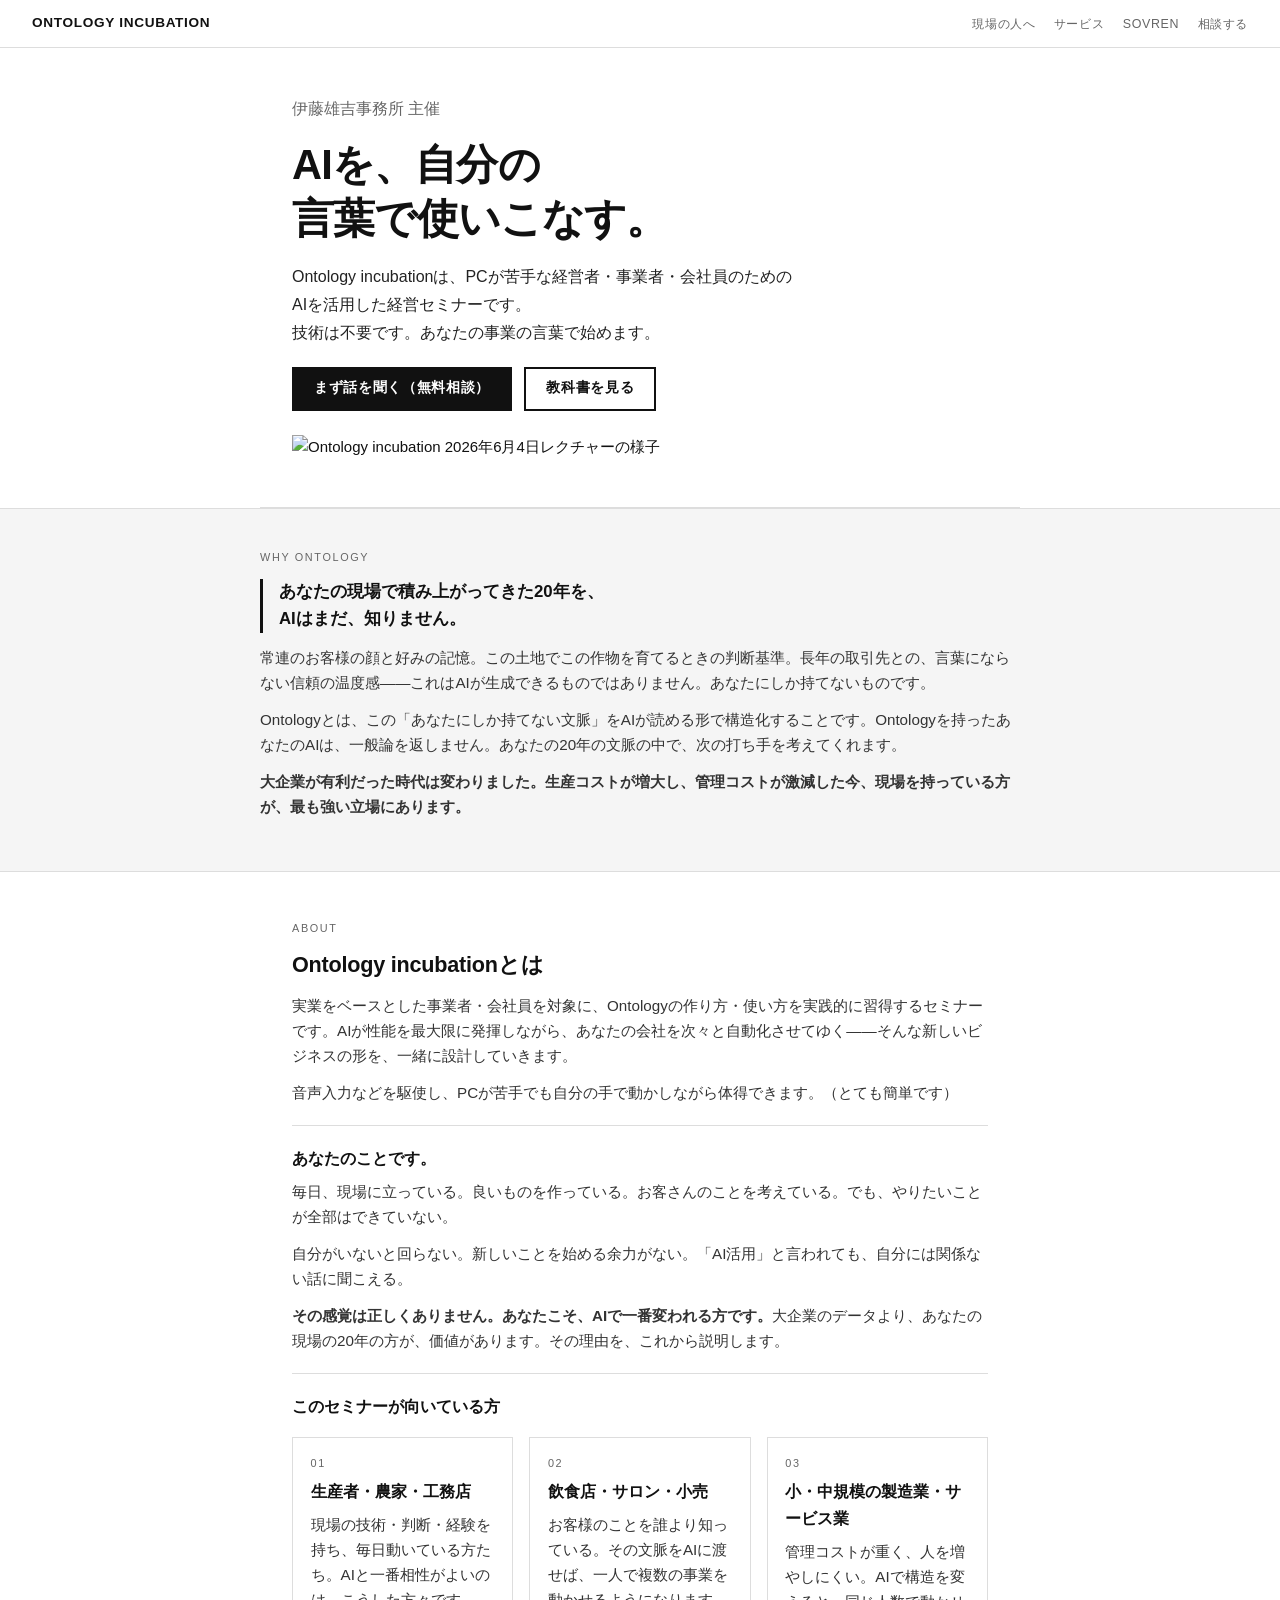
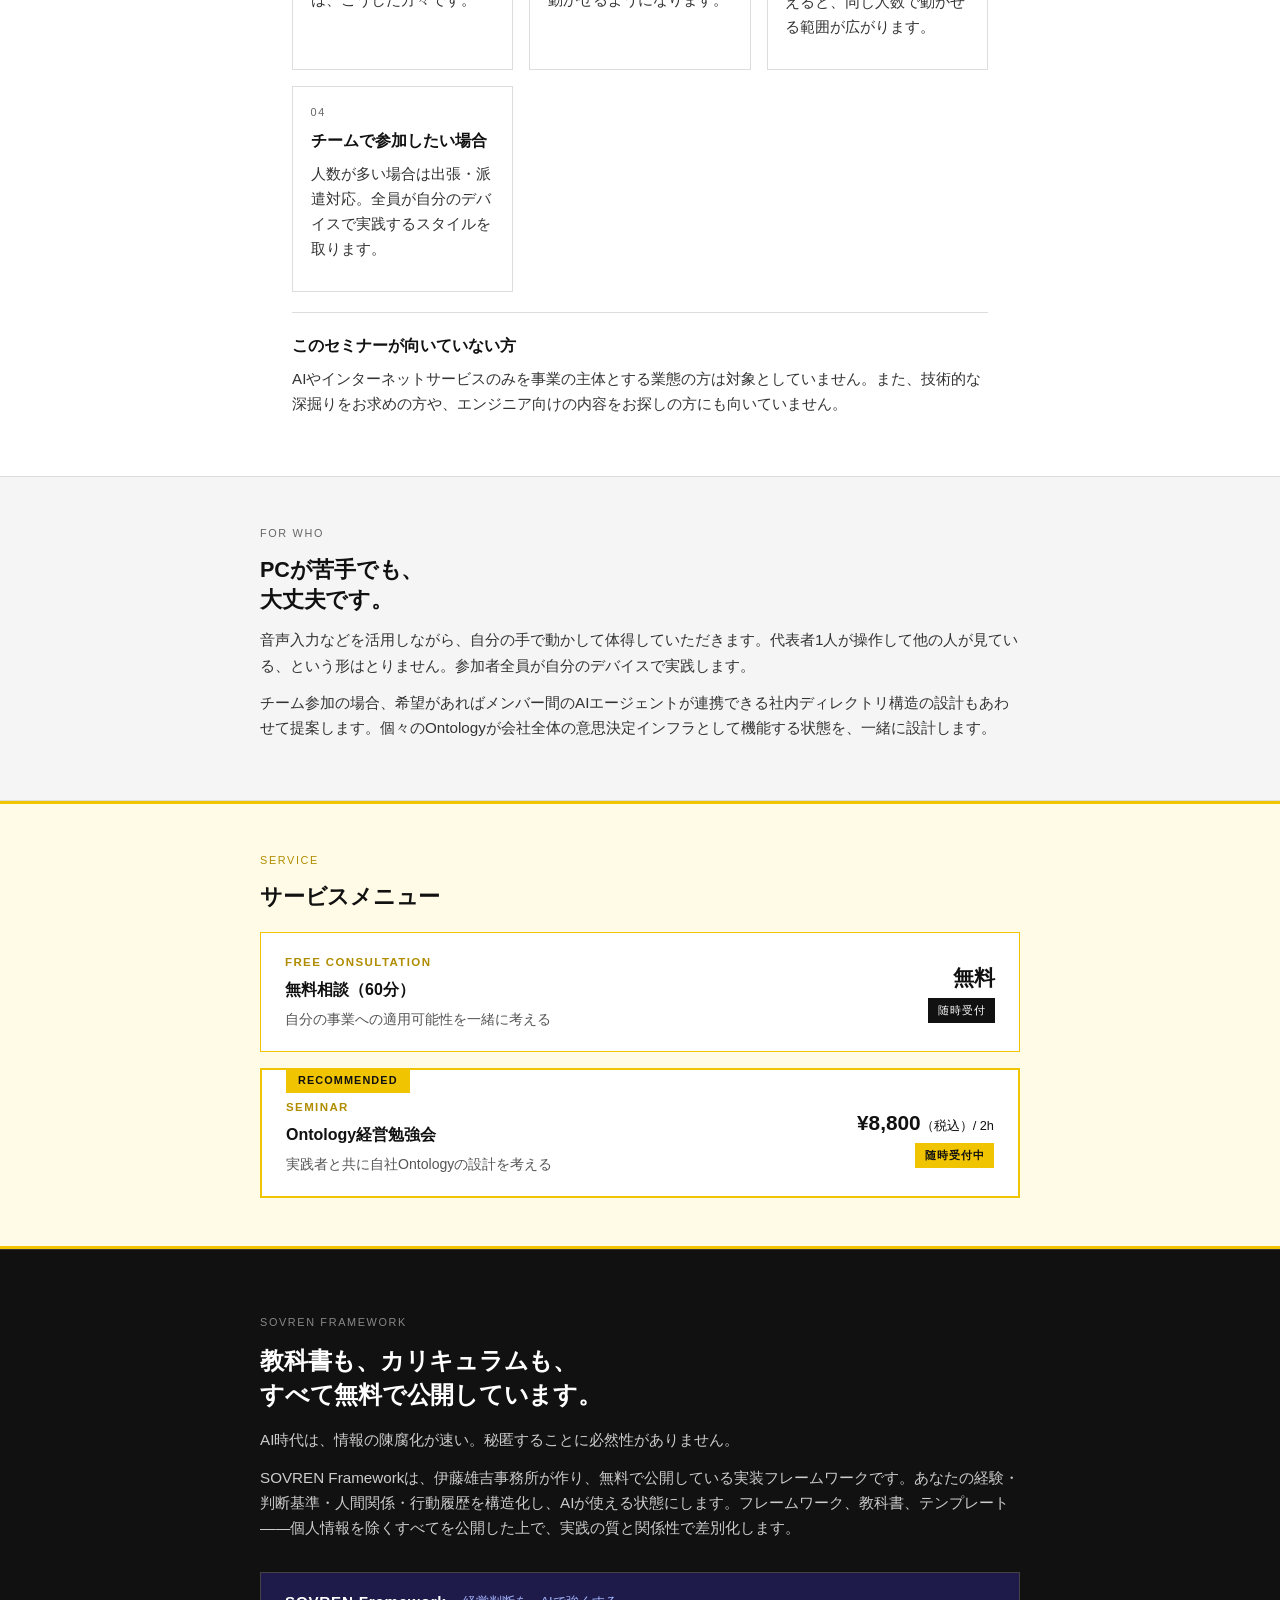
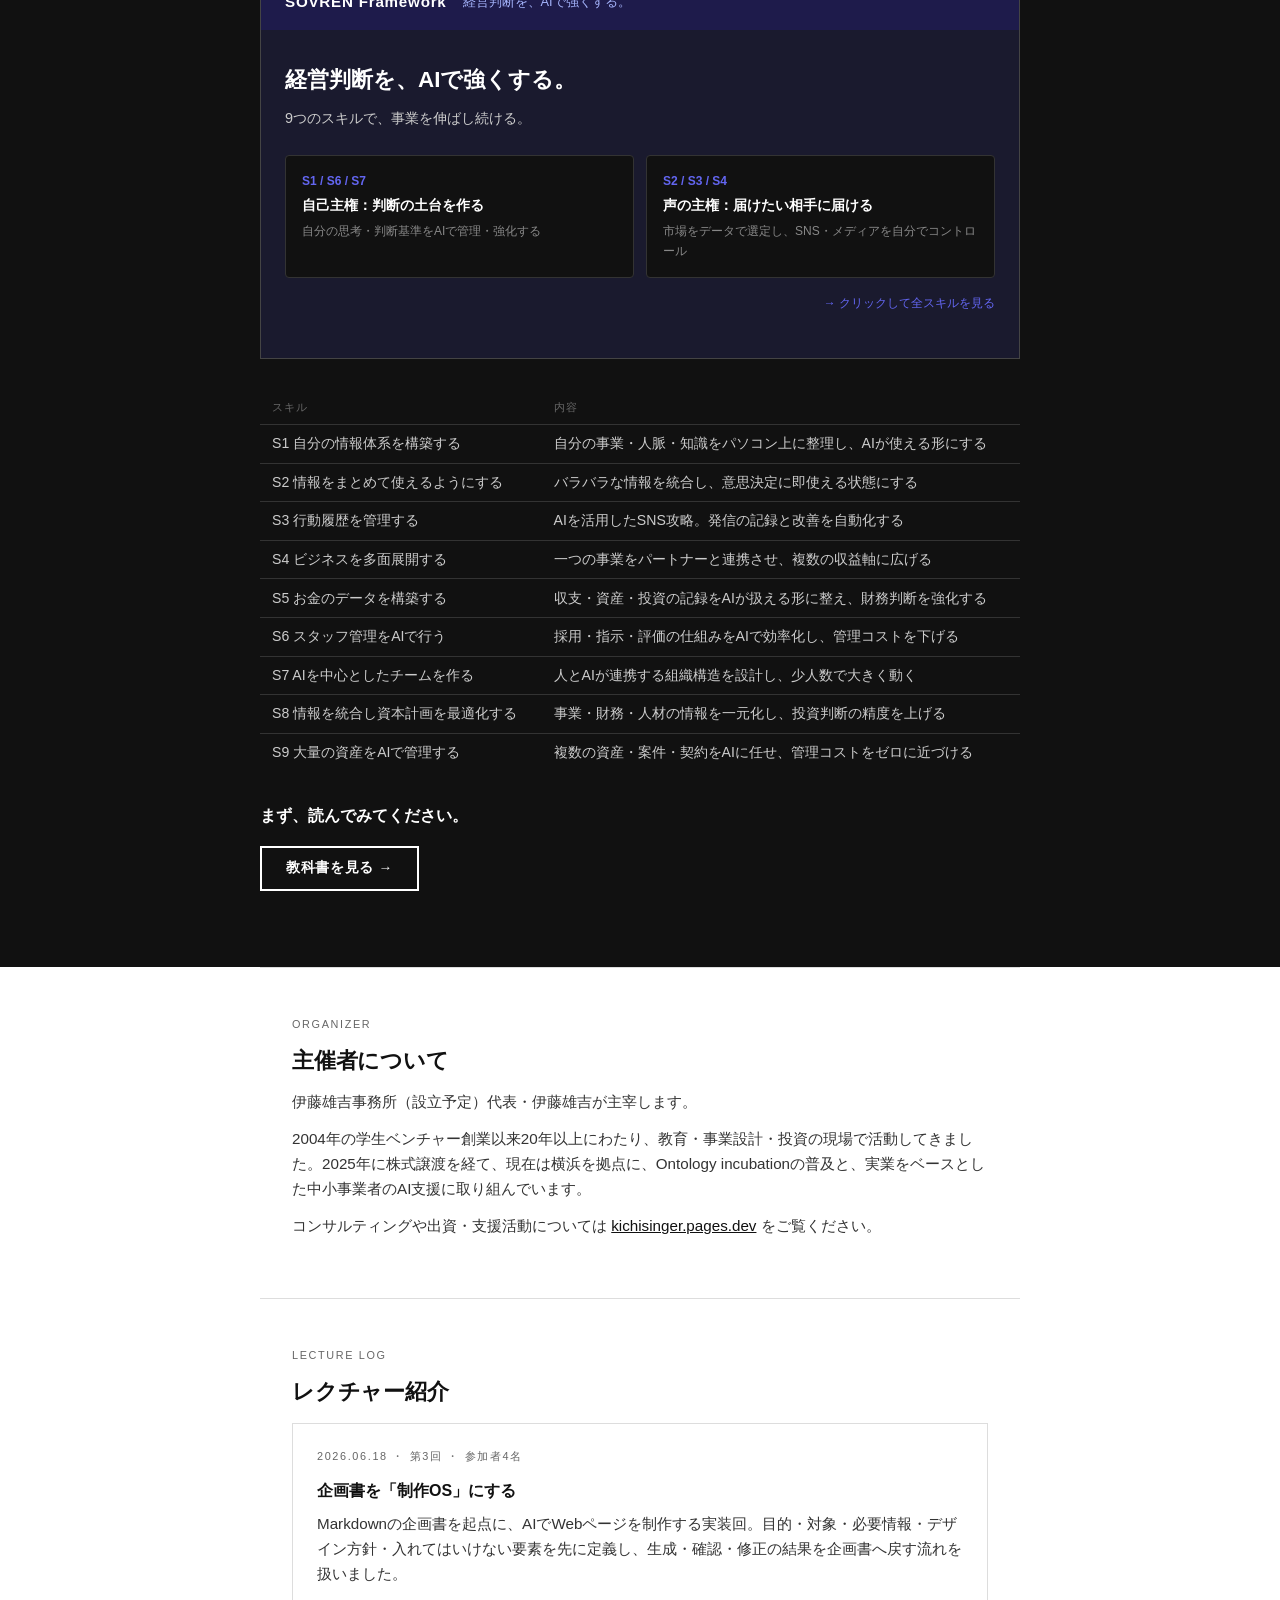
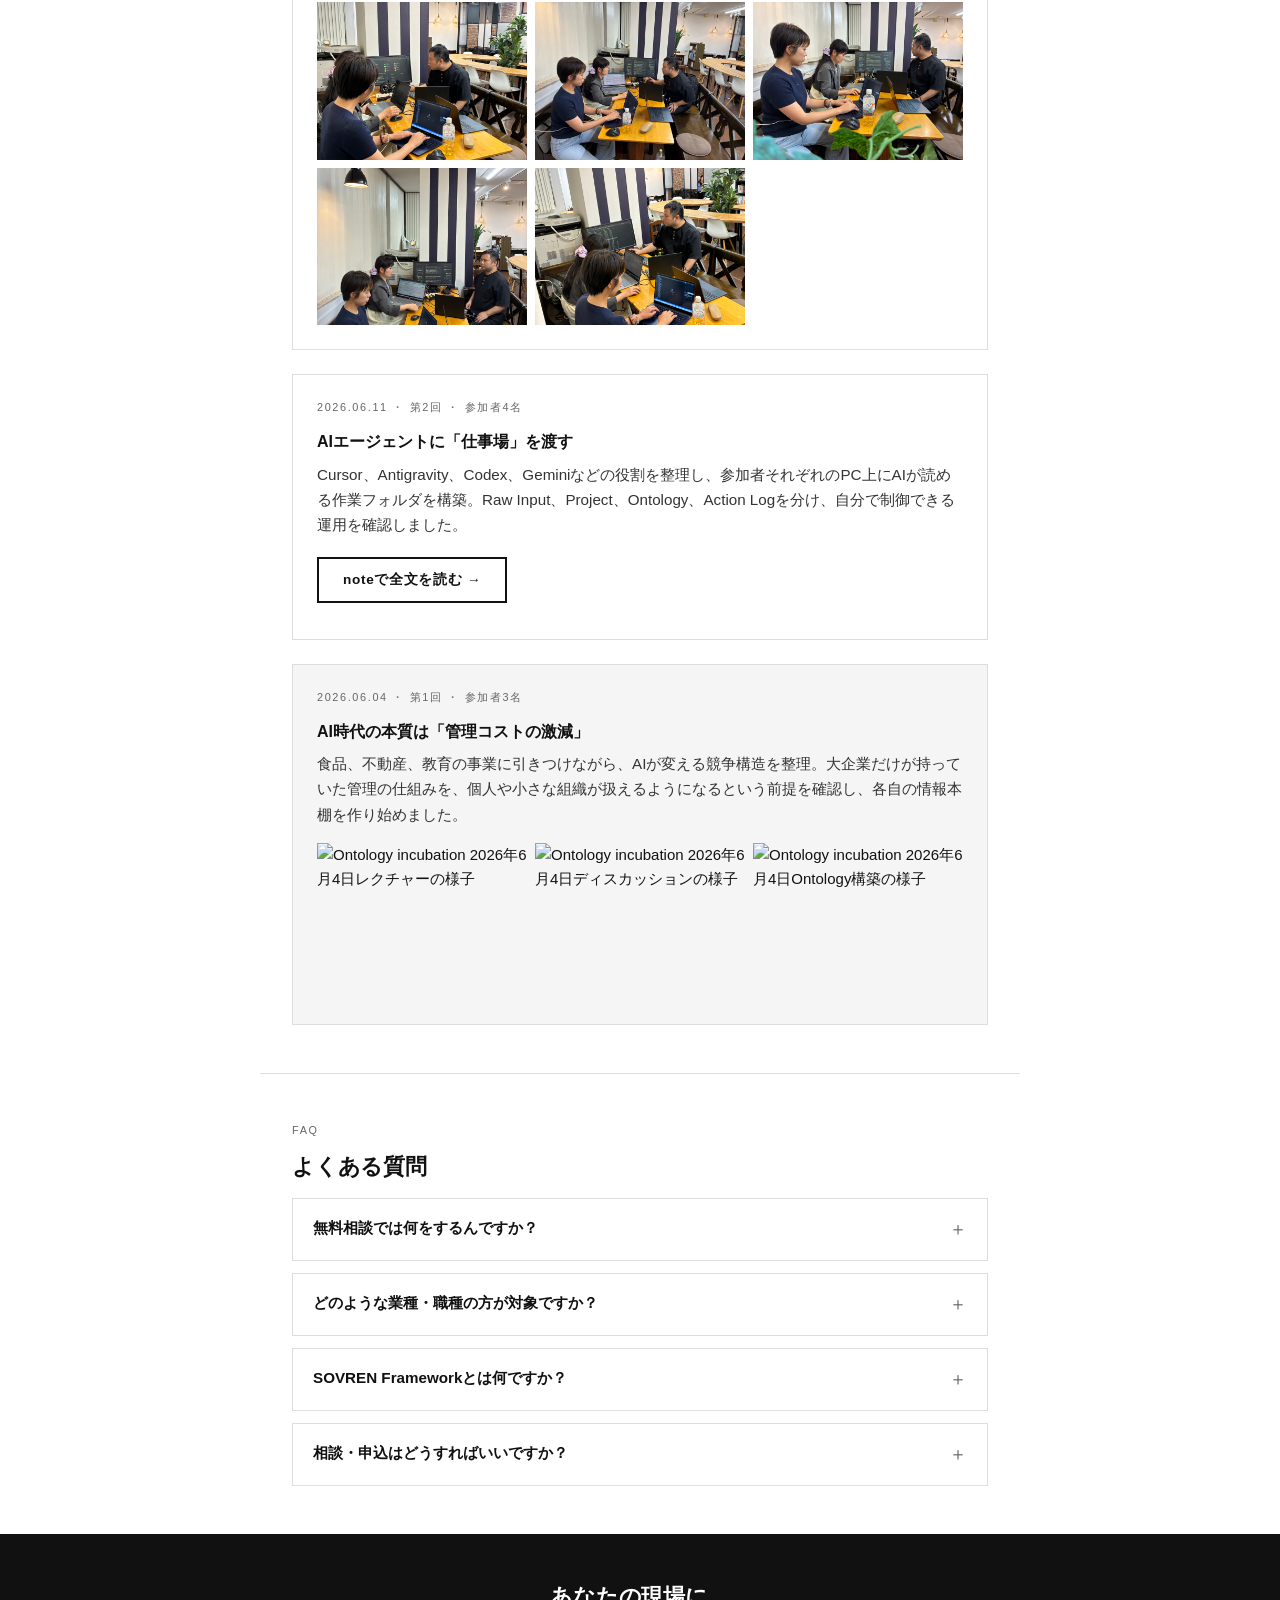
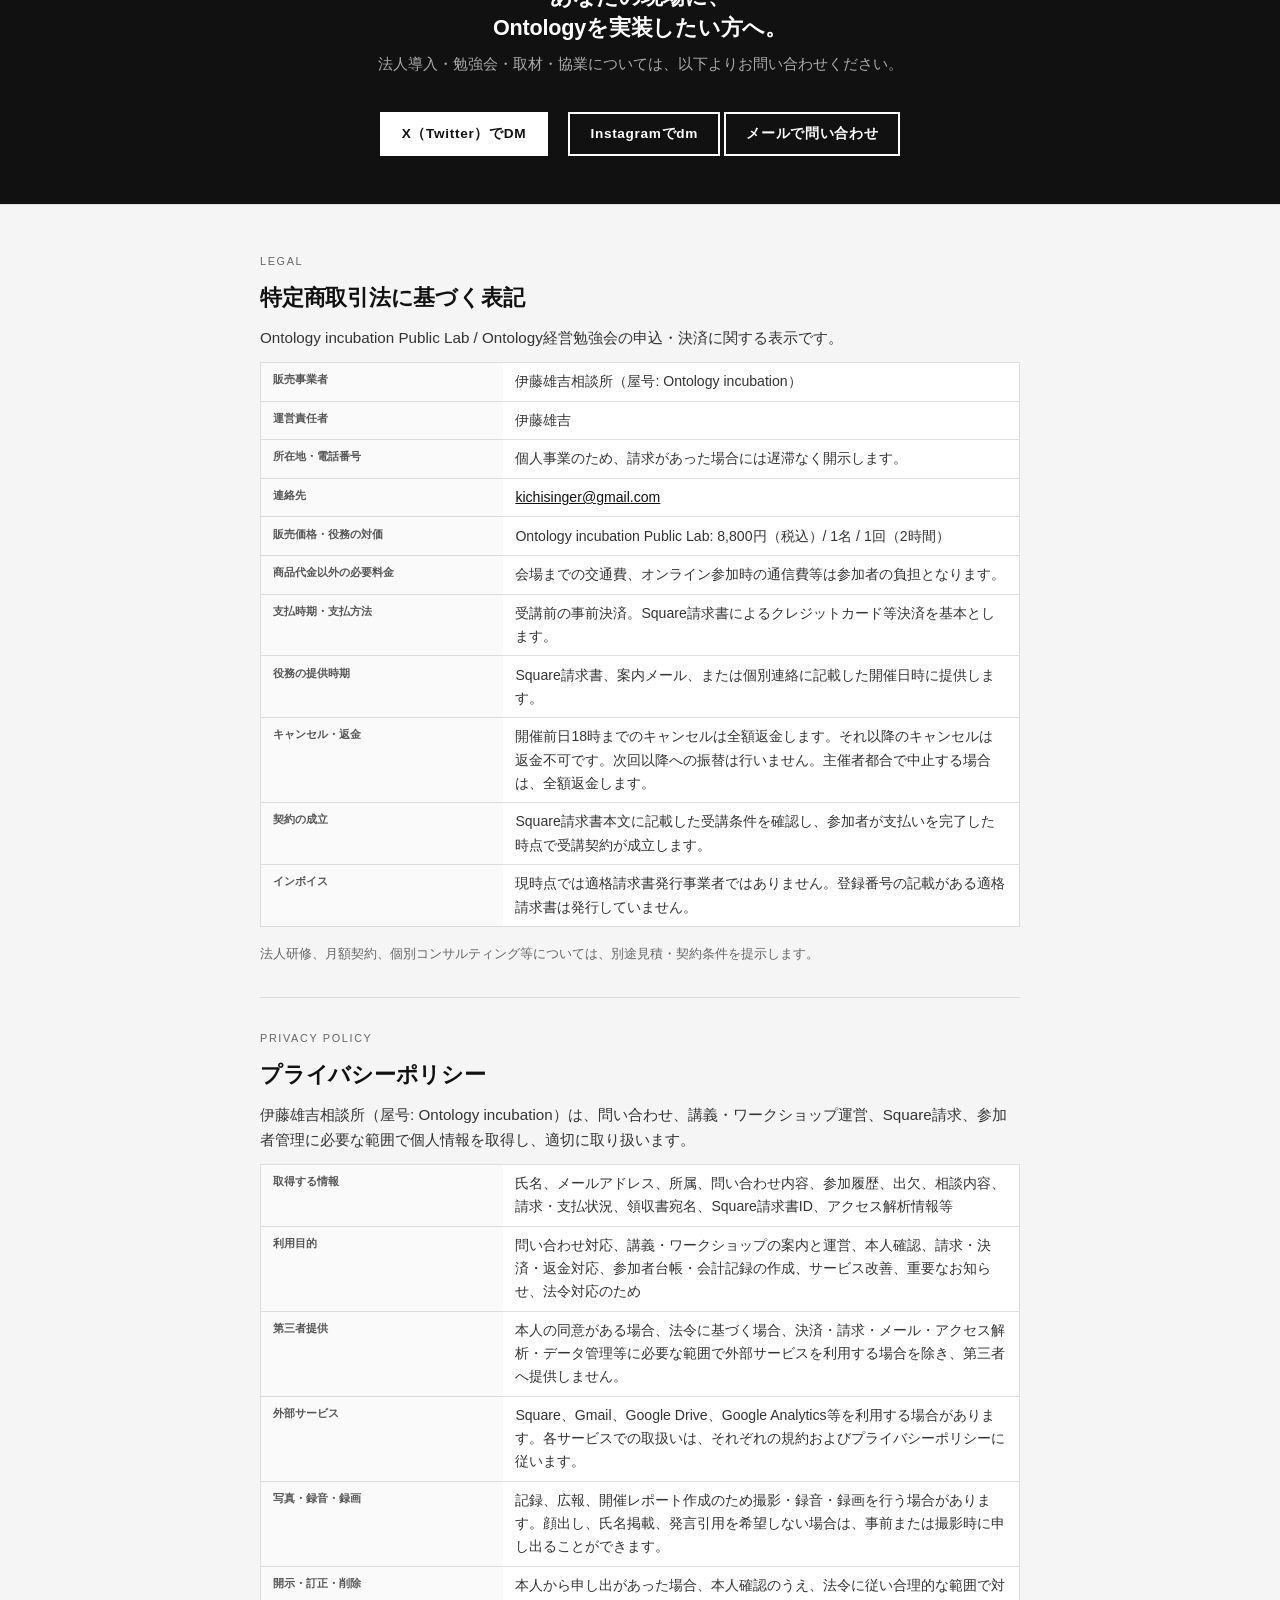
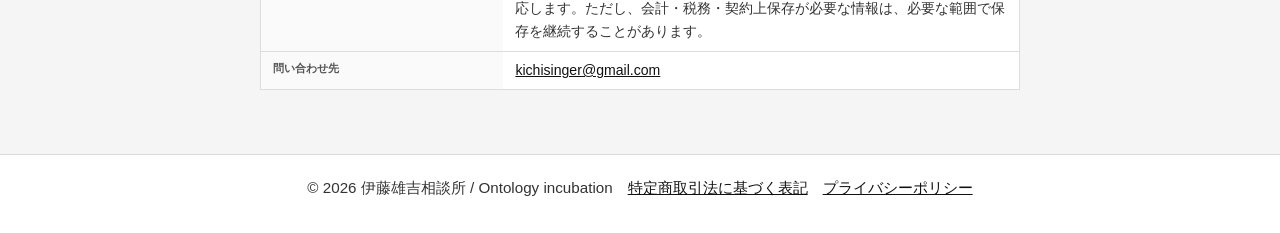
==== commit 1fa4e60f: "レポート更新: 各回に第N回・参加者数を追記、第3回(6/18)に写真5枚を追加（圧縮済） Co-Authored-By: Claude Opus 4.8 <noreply@anthropic.com" ====
--- a/index.html
+++ b/index.html
@@ -710,13 +710,20 @@
   <h2 id="report-heading">レクチャー紹介</h2>
 
   <article style="border:1px solid var(--border); padding:1.5rem; margin-top:1rem; background:var(--white);">
-    <p class="label">2026.06.18</p>
+    <p class="label">2026.06.18 ・ 第3回 ・ 参加者4名</p>
     <h3>企画書を「制作OS」にする</h3>
-    <p>Markdownの企画書を起点に、AIでWebページを制作する実装回。目的、対象、必要情報、デザイン方針、入れてはいけない要素を先に定義し、生成・確認・修正の内容を企画書へ戻す流れを扱いました。</p>
+    <p>Markdownの企画書を起点に、AIでWebページを制作する実装回。目的・対象・必要情報・デザイン方針・入れてはいけない要素を先に定義し、生成・確認・修正の結果を企画書へ戻す流れを扱いました。</p>
+    <div class="photo-grid" role="list" aria-label="2026年6月18日レクチャー写真">
+      <img src="img/Image_20260619_082341_748.jpeg" alt="Ontology incubation 2026年6月18日レクチャーの様子1" loading="lazy">
+      <img src="img/Image_20260619_082342_660.jpeg" alt="Ontology incubation 2026年6月18日レクチャーの様子2" loading="lazy">
+      <img src="img/Image_20260619_082343_188.jpeg" alt="Ontology incubation 2026年6月18日レクチャーの様子3" loading="lazy">
+      <img src="img/Image_20260619_082343_666.jpeg" alt="Ontology incubation 2026年6月18日レクチャーの様子4" loading="lazy">
+      <img src="img/Image_20260619_082344_643.jpeg" alt="Ontology incubation 2026年6月18日レクチャーの様子5" loading="lazy">
+    </div>
   </article>
 
   <article style="border:1px solid var(--border); padding:1.5rem; margin-top:1.5rem; background:var(--white);">
-    <p class="label">2026.06.11</p>
+    <p class="label">2026.06.11 ・ 第2回 ・ 参加者4名</p>
     <h3>AIエージェントに「仕事場」を渡す</h3>
     <p>Cursor、Antigravity、Codex、Geminiなどの役割を整理し、参加者それぞれのPC上にAIが読める作業フォルダを構築。Raw Input、Project、Ontology、Action Logを分け、自分で制御できる運用を確認しました。</p>
     <p style="margin-top:1.25rem;">
@@ -725,7 +732,7 @@
   </article>
 
   <article style="border:1px solid var(--border); padding:1.5rem; margin-top:1.5rem; background:var(--light);">
-    <p class="label">2026.06.04</p>
+    <p class="label">2026.06.04 ・ 第1回 ・ 参加者3名</p>
     <h3>AI時代の本質は「管理コストの激減」</h3>
     <p>食品、不動産、教育の事業に引きつけながら、AIが変える競争構造を整理。大企業だけが持っていた管理の仕組みを、個人や小さな組織が扱えるようになるという前提を確認し、各自の情報本棚を作り始めました。</p>
     <div class="photo-grid" role="list" aria-label="2026年6月4日レクチャー写真">
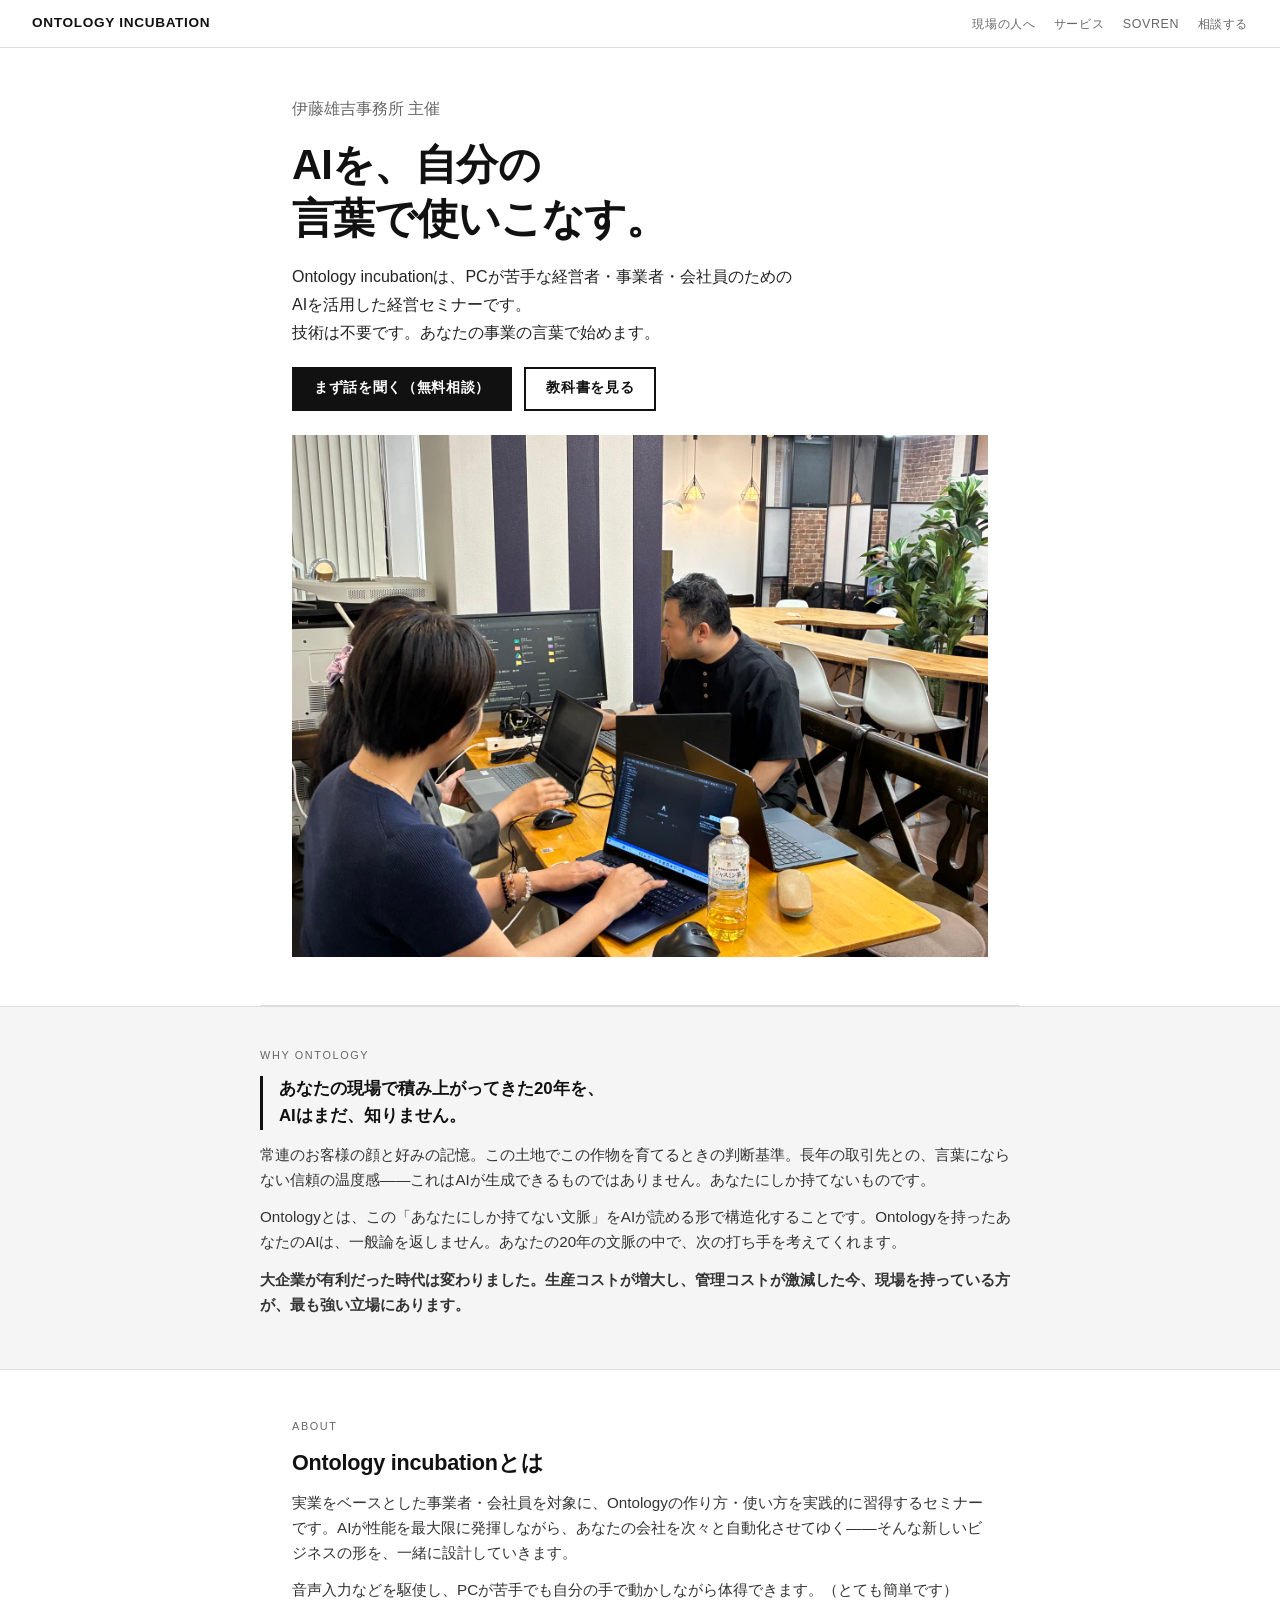
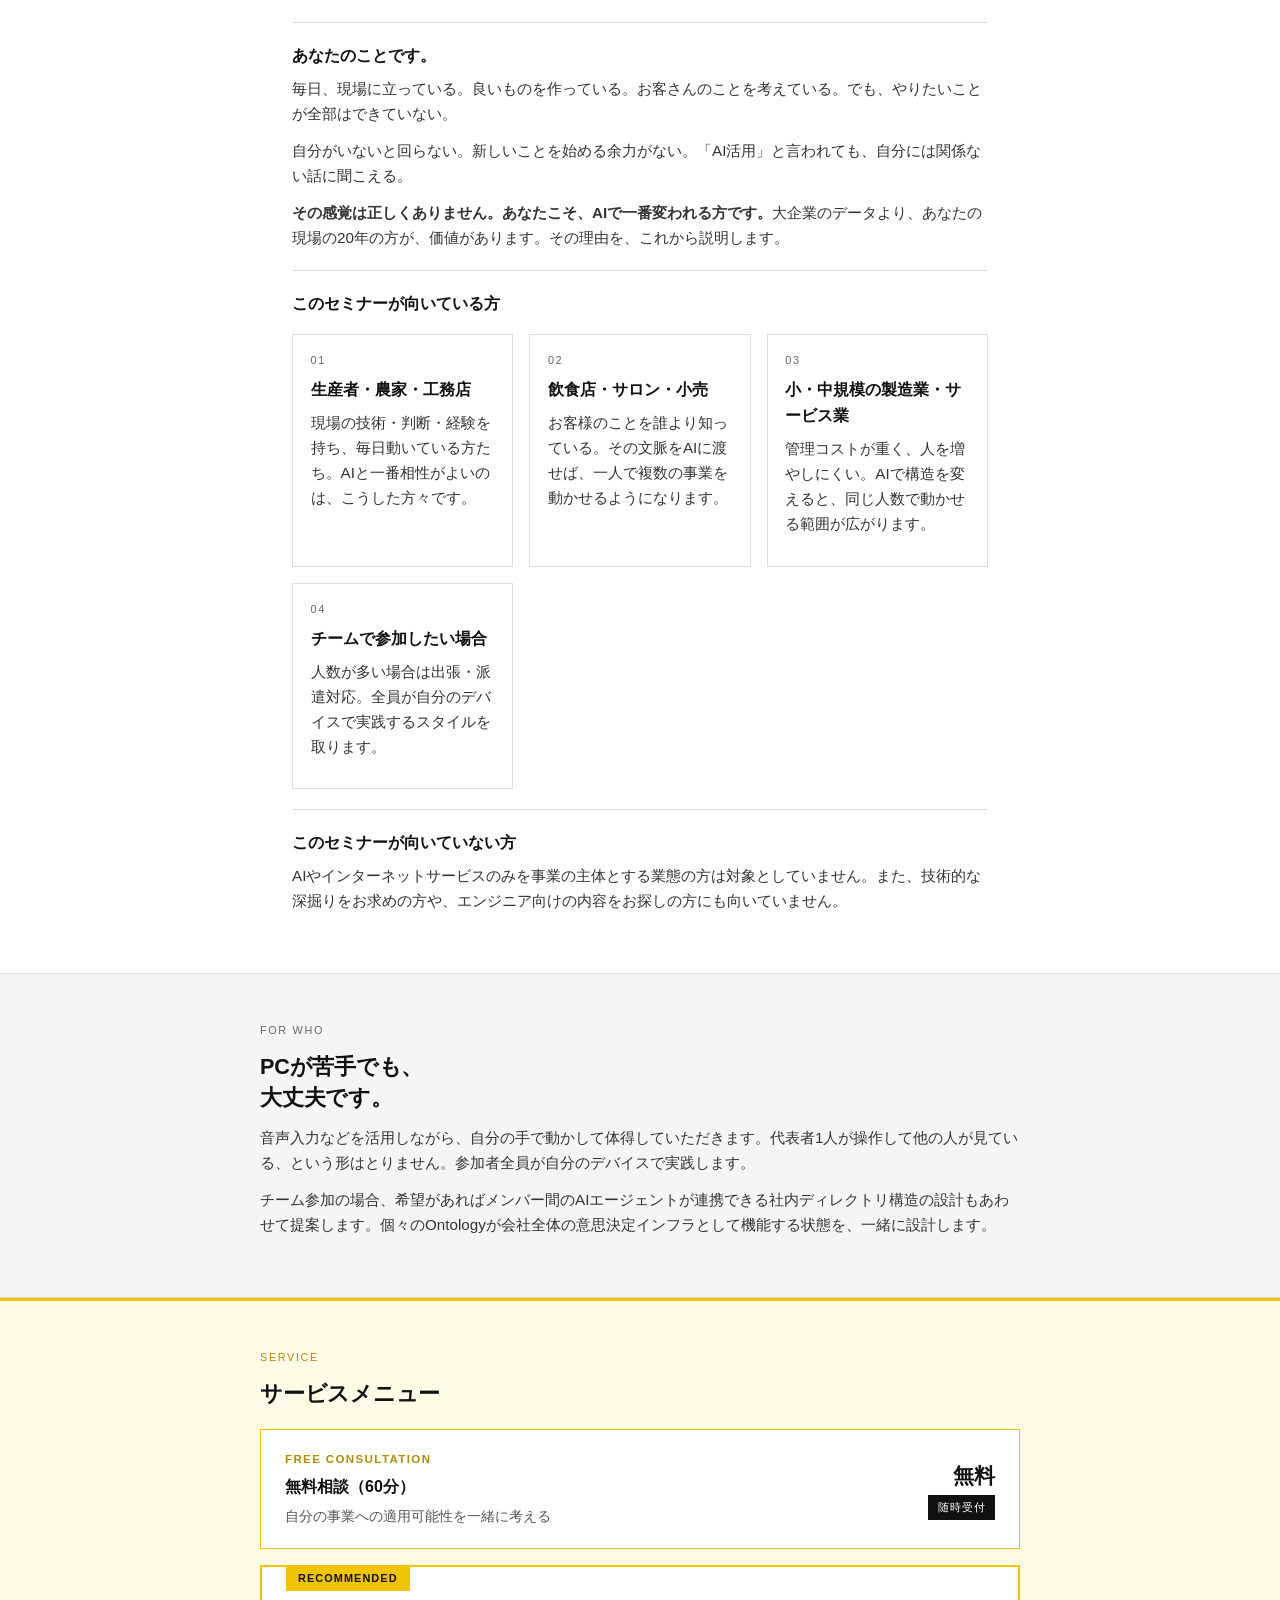
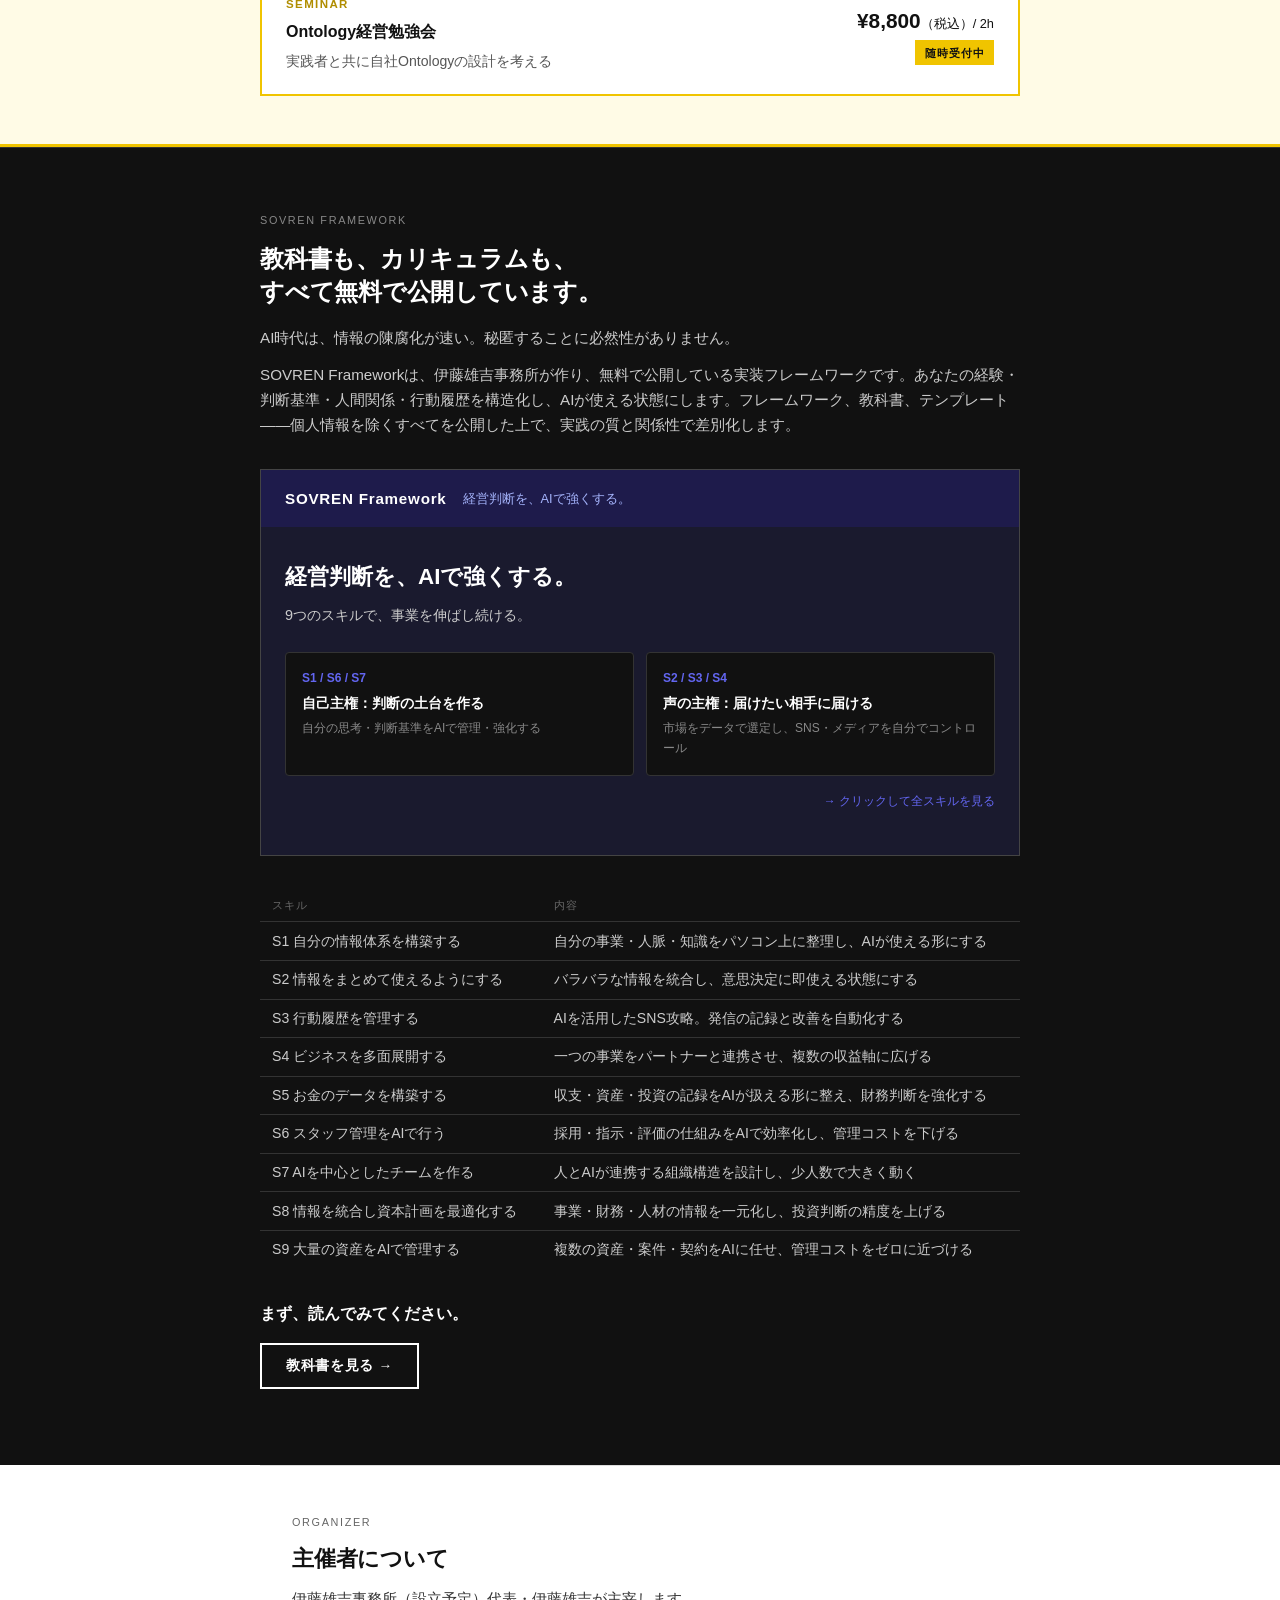
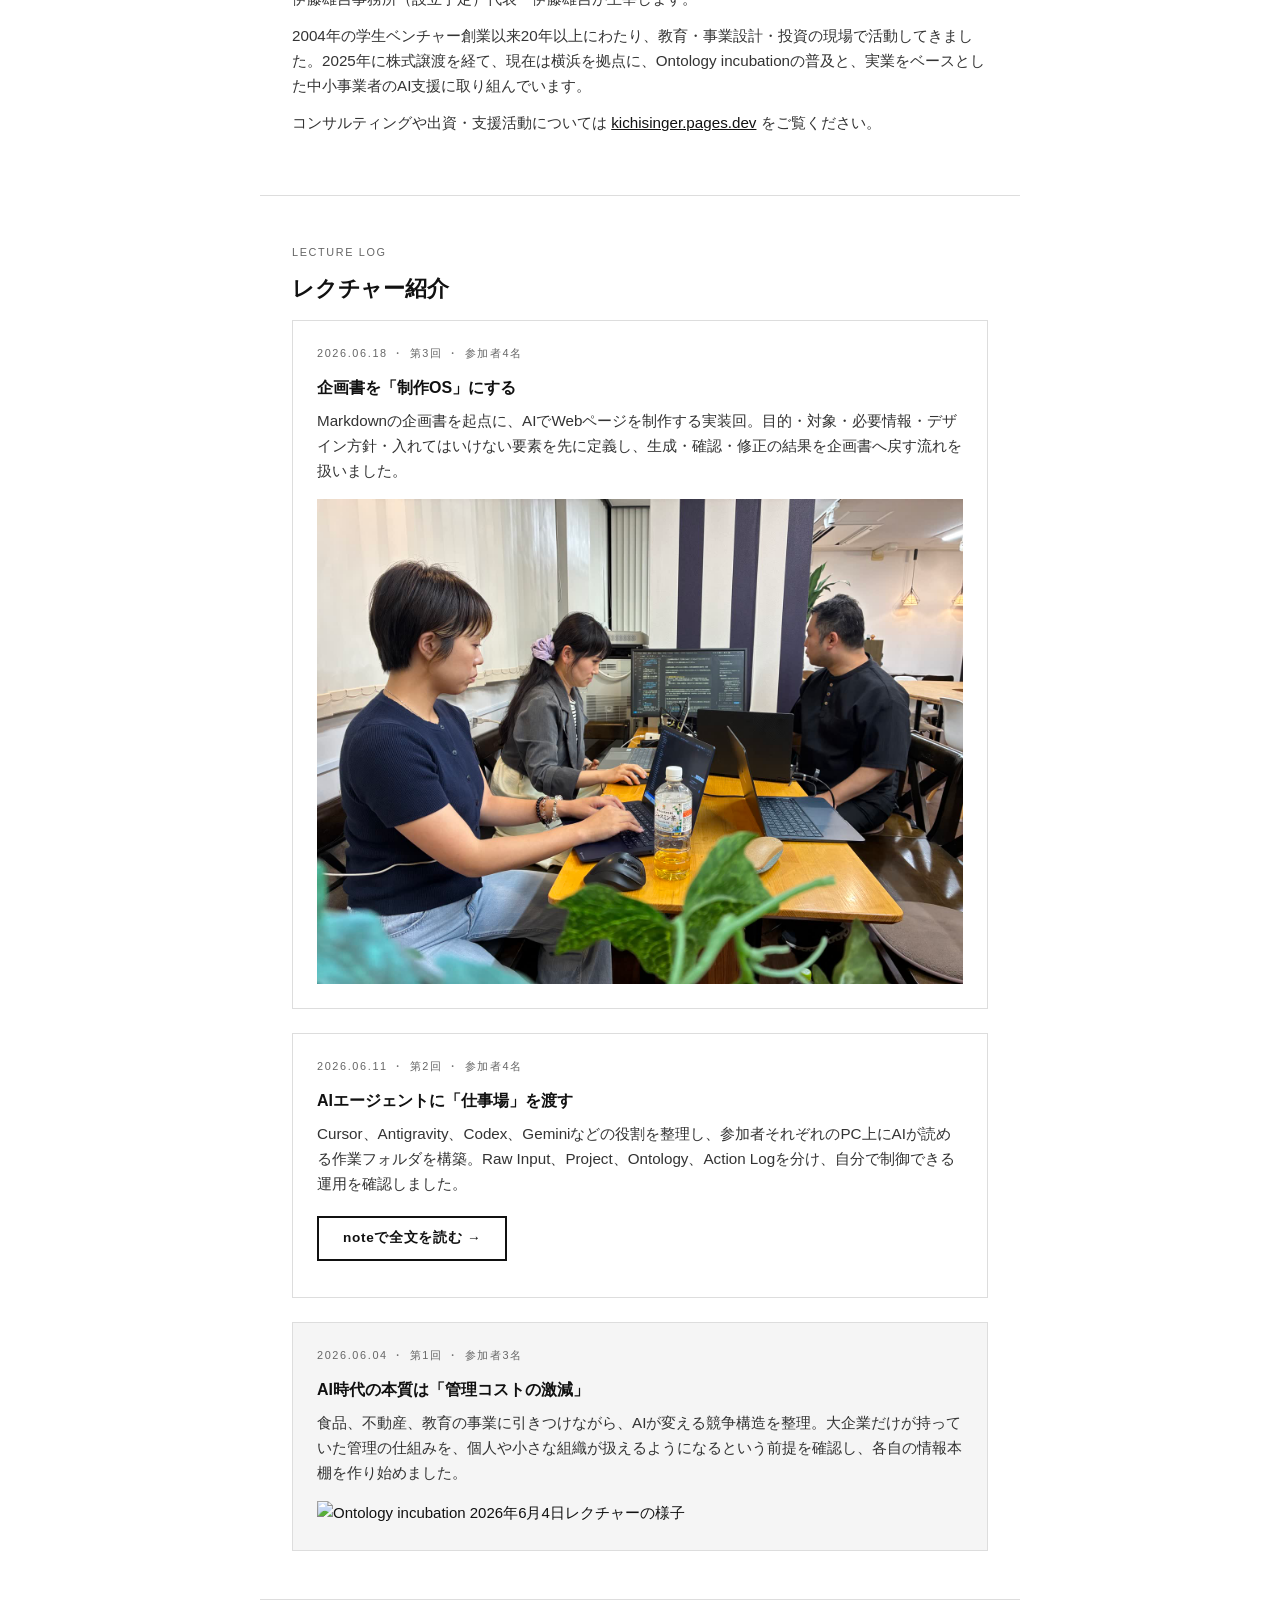
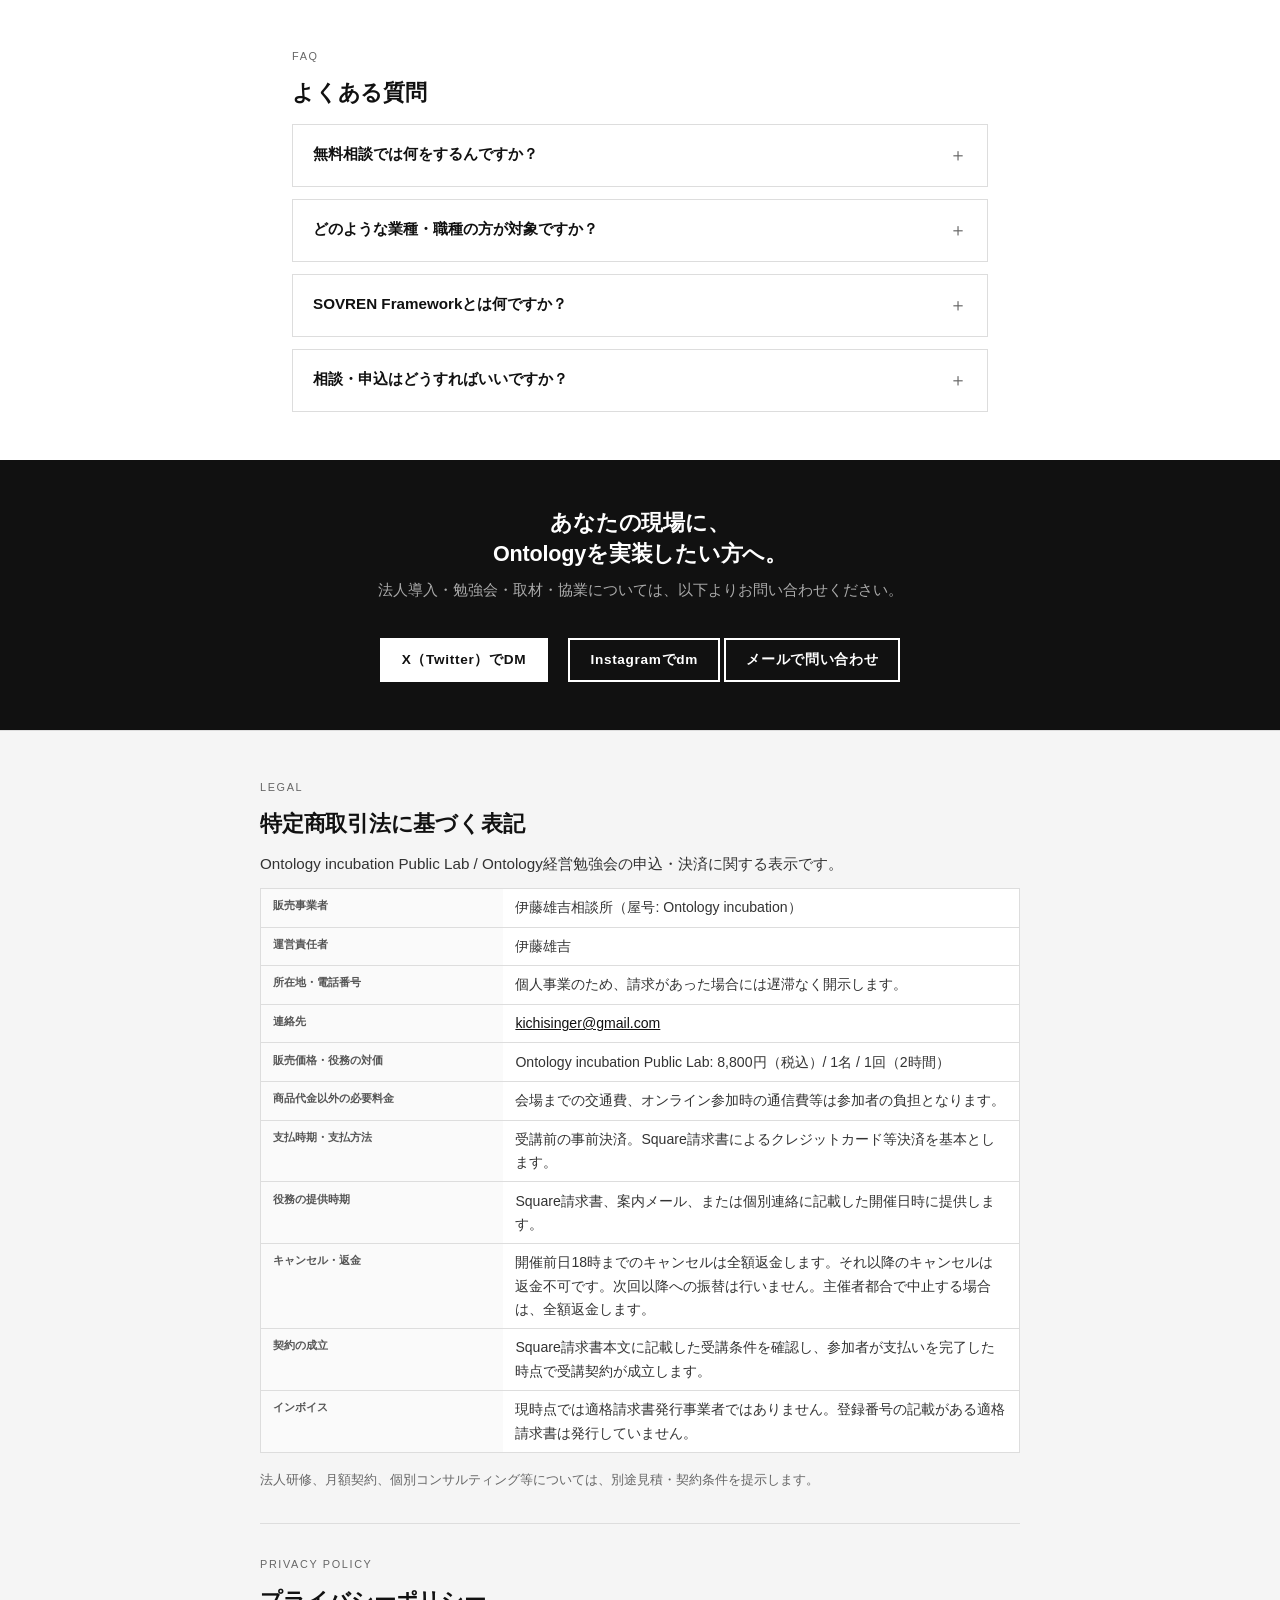
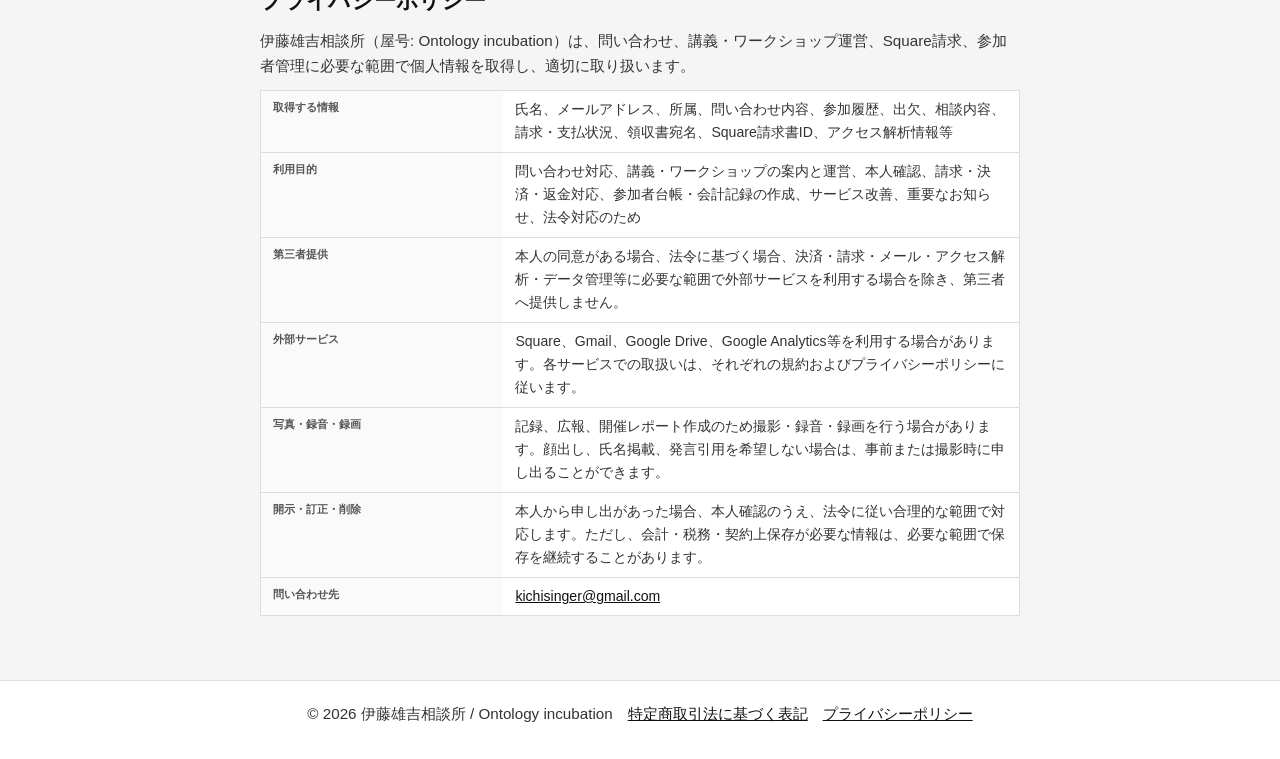
==== commit d937342b: "レポート/ヒーロー写真整理: 6/4画像も圧縮、各記事を写真1枚に、ヒーローを最新写真へ差し替え Co-Authored-By: Claude Opus 4.8 <noreply@anthropic." ====
--- a/index.html
+++ b/index.html
@@ -533,7 +533,8 @@
     <a href="#contact" class="btn btn-fill">まず話を聞く（無料相談）</a>
     <a href="https://sovren-framework.pages.dev/" target="_blank" rel="noopener" class="btn btn-outline">教科書を見る</a>
   </div>
-  <img src="img/Image_20260604_190728_657.jpeg" alt="Ontology incubation 2026年6月4日レクチャーの様子" style="width:100%;margin-top:1.5rem;display:block;" loading="lazy">
+  <!-- ヒーロー写真: 常に最新の写真素材に差し替える（新しい回の写真が追加されるたびに、ここを最新のものへ更新すること） -->
+  <img src="img/Image_20260619_082341_748.jpeg" alt="Ontology incubation 最新レクチャー（2026年6月18日）の様子" style="width:100%;margin-top:1.5rem;display:block;" loading="lazy">
 </section>
 
 <!-- 問い（Why Ontology） -->
@@ -713,13 +714,7 @@
     <p class="label">2026.06.18 ・ 第3回 ・ 参加者4名</p>
     <h3>企画書を「制作OS」にする</h3>
     <p>Markdownの企画書を起点に、AIでWebページを制作する実装回。目的・対象・必要情報・デザイン方針・入れてはいけない要素を先に定義し、生成・確認・修正の結果を企画書へ戻す流れを扱いました。</p>
-    <div class="photo-grid" role="list" aria-label="2026年6月18日レクチャー写真">
-      <img src="img/Image_20260619_082341_748.jpeg" alt="Ontology incubation 2026年6月18日レクチャーの様子1" loading="lazy">
-      <img src="img/Image_20260619_082342_660.jpeg" alt="Ontology incubation 2026年6月18日レクチャーの様子2" loading="lazy">
-      <img src="img/Image_20260619_082343_188.jpeg" alt="Ontology incubation 2026年6月18日レクチャーの様子3" loading="lazy">
-      <img src="img/Image_20260619_082343_666.jpeg" alt="Ontology incubation 2026年6月18日レクチャーの様子4" loading="lazy">
-      <img src="img/Image_20260619_082344_643.jpeg" alt="Ontology incubation 2026年6月18日レクチャーの様子5" loading="lazy">
-    </div>
+    <img src="img/Image_20260619_082343_188.jpeg" alt="Ontology incubation 2026年6月18日レクチャーの様子" style="width:100%; margin-top:1rem; display:block;" loading="lazy">
   </article>
 
   <article style="border:1px solid var(--border); padding:1.5rem; margin-top:1.5rem; background:var(--white);">
@@ -735,11 +730,7 @@
     <p class="label">2026.06.04 ・ 第1回 ・ 参加者3名</p>
     <h3>AI時代の本質は「管理コストの激減」</h3>
     <p>食品、不動産、教育の事業に引きつけながら、AIが変える競争構造を整理。大企業だけが持っていた管理の仕組みを、個人や小さな組織が扱えるようになるという前提を確認し、各自の情報本棚を作り始めました。</p>
-    <div class="photo-grid" role="list" aria-label="2026年6月4日レクチャー写真">
-      <img src="img/Image_20260604_190728_657.jpeg" alt="Ontology incubation 2026年6月4日レクチャーの様子" loading="lazy">
-      <img src="img/Image_20260604_190728_872.jpeg" alt="Ontology incubation 2026年6月4日ディスカッションの様子" loading="lazy">
-      <img src="img/Image_20260604_190729_413.jpeg" alt="Ontology incubation 2026年6月4日Ontology構築の様子" loading="lazy">
-    </div>
+    <img src="img/Image_20260604_190728_657.jpeg" alt="Ontology incubation 2026年6月4日レクチャーの様子" style="width:100%; margin-top:1rem; display:block;" loading="lazy">
   </article>
 </section>
 
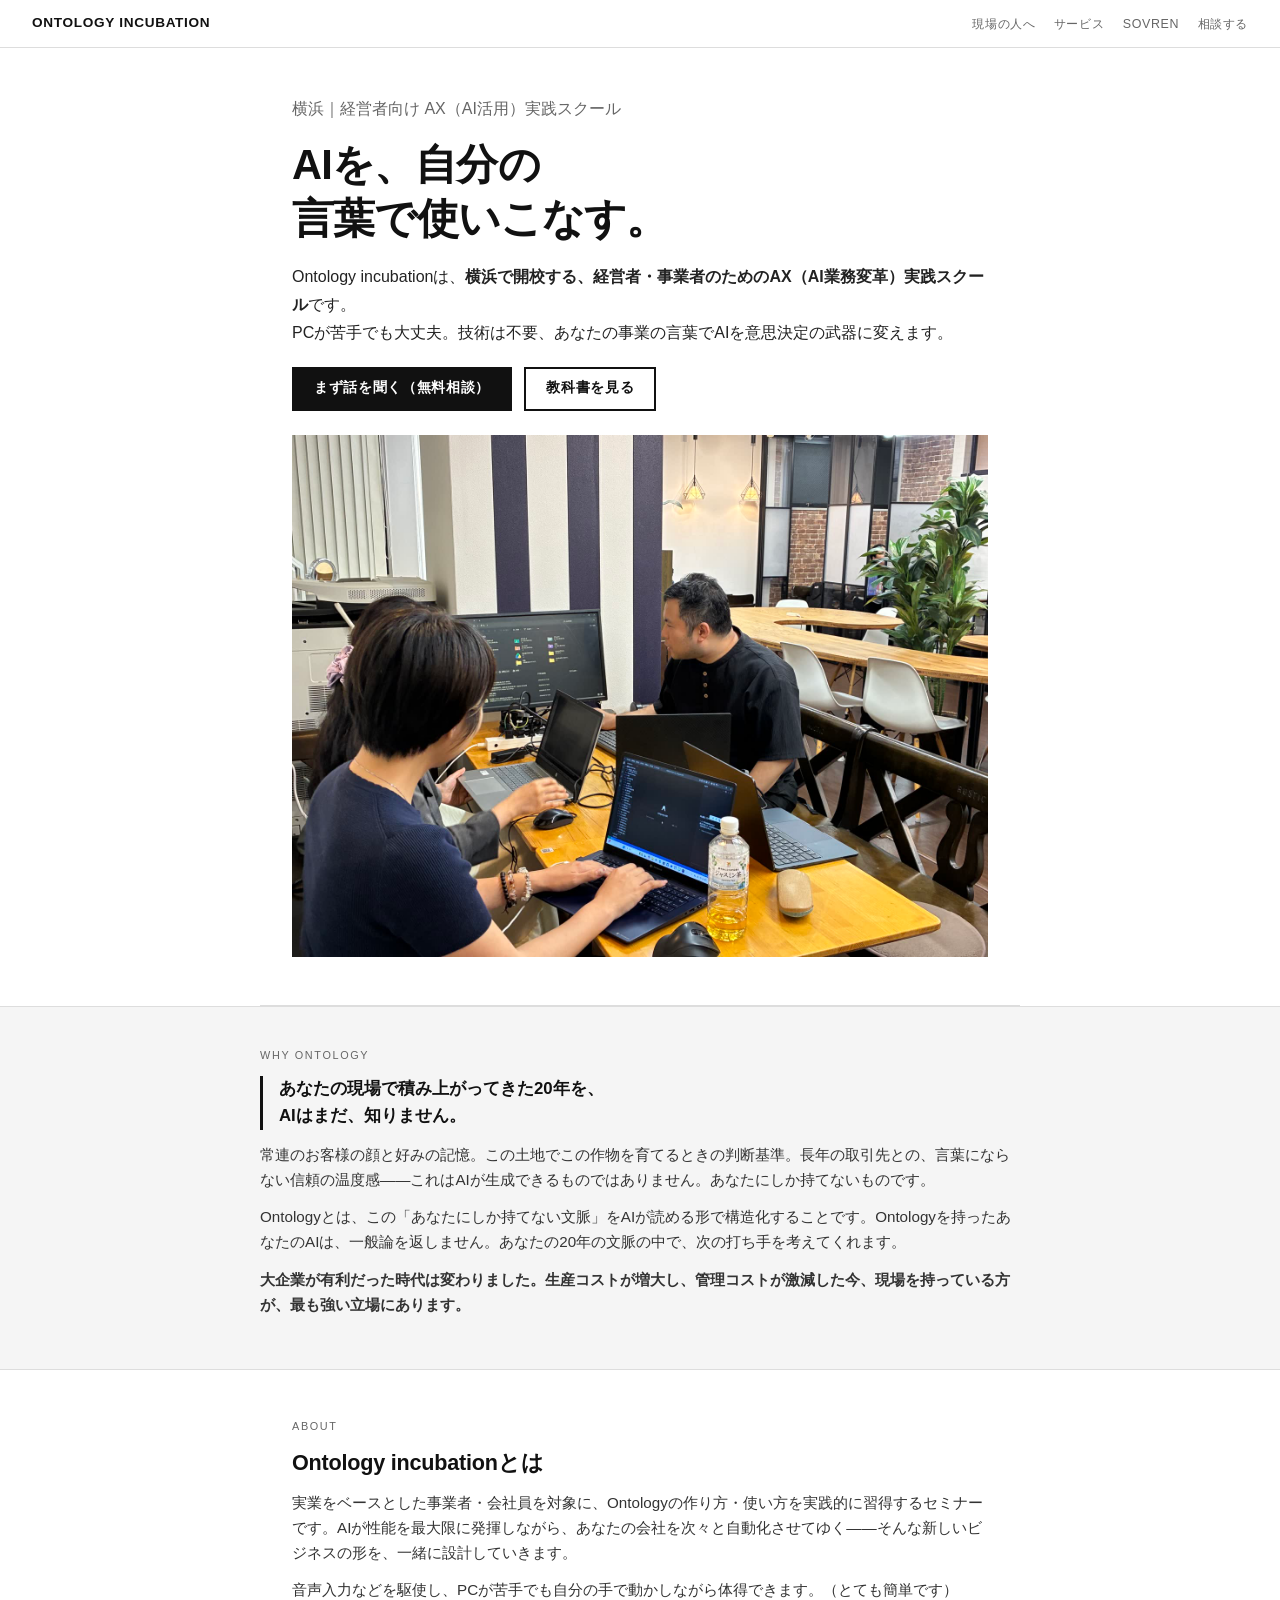
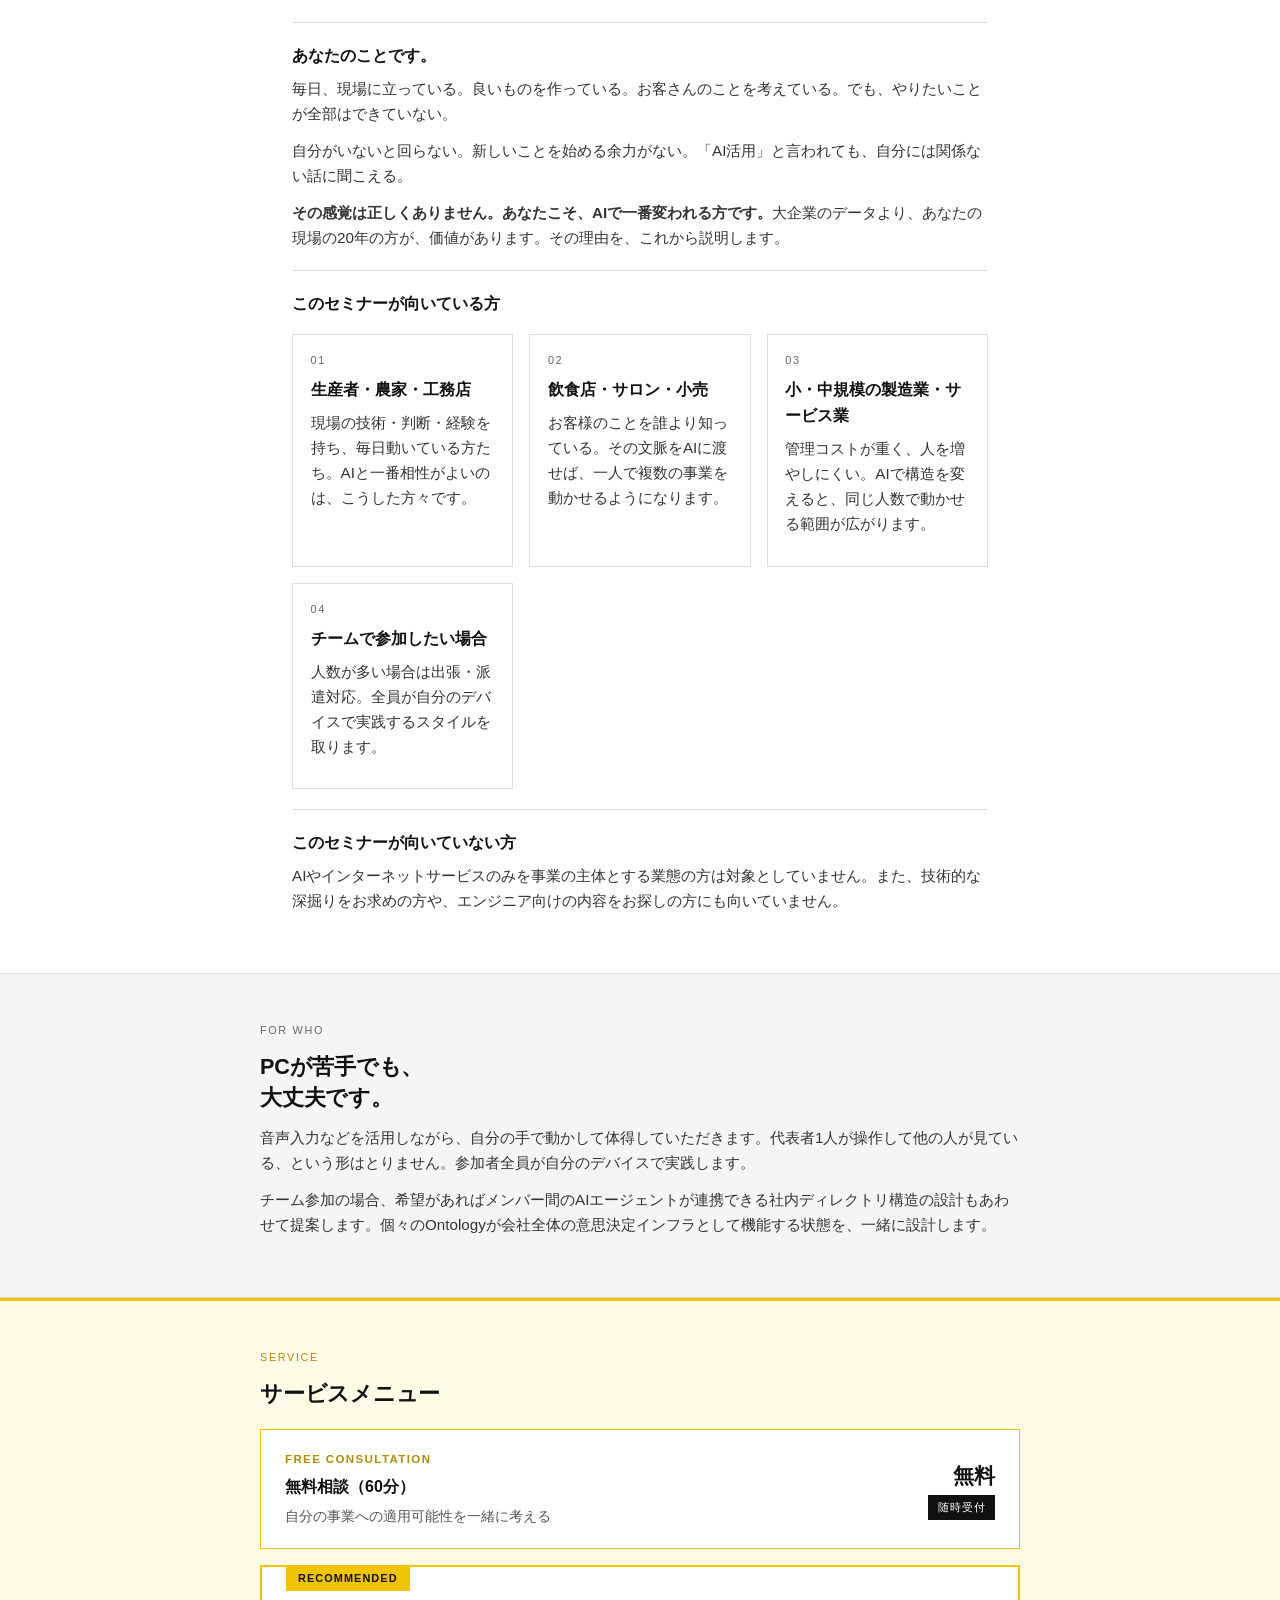
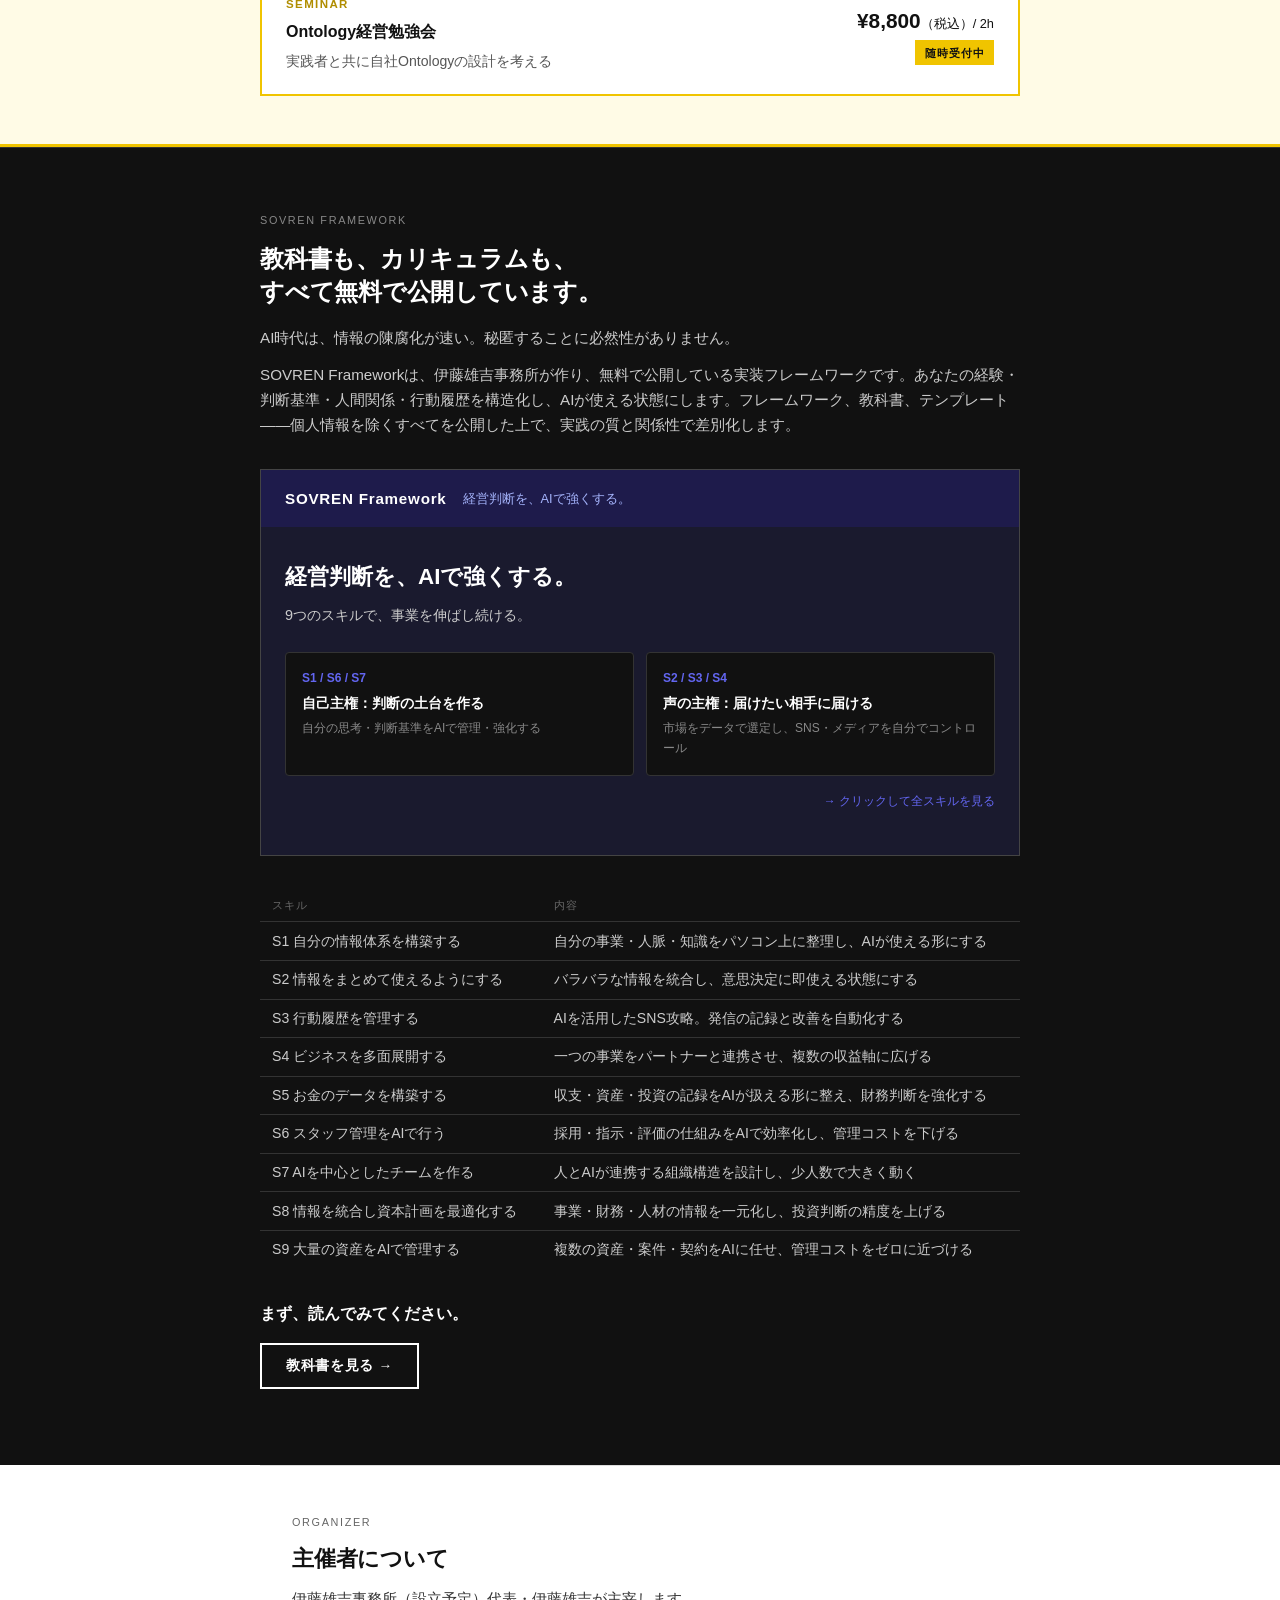
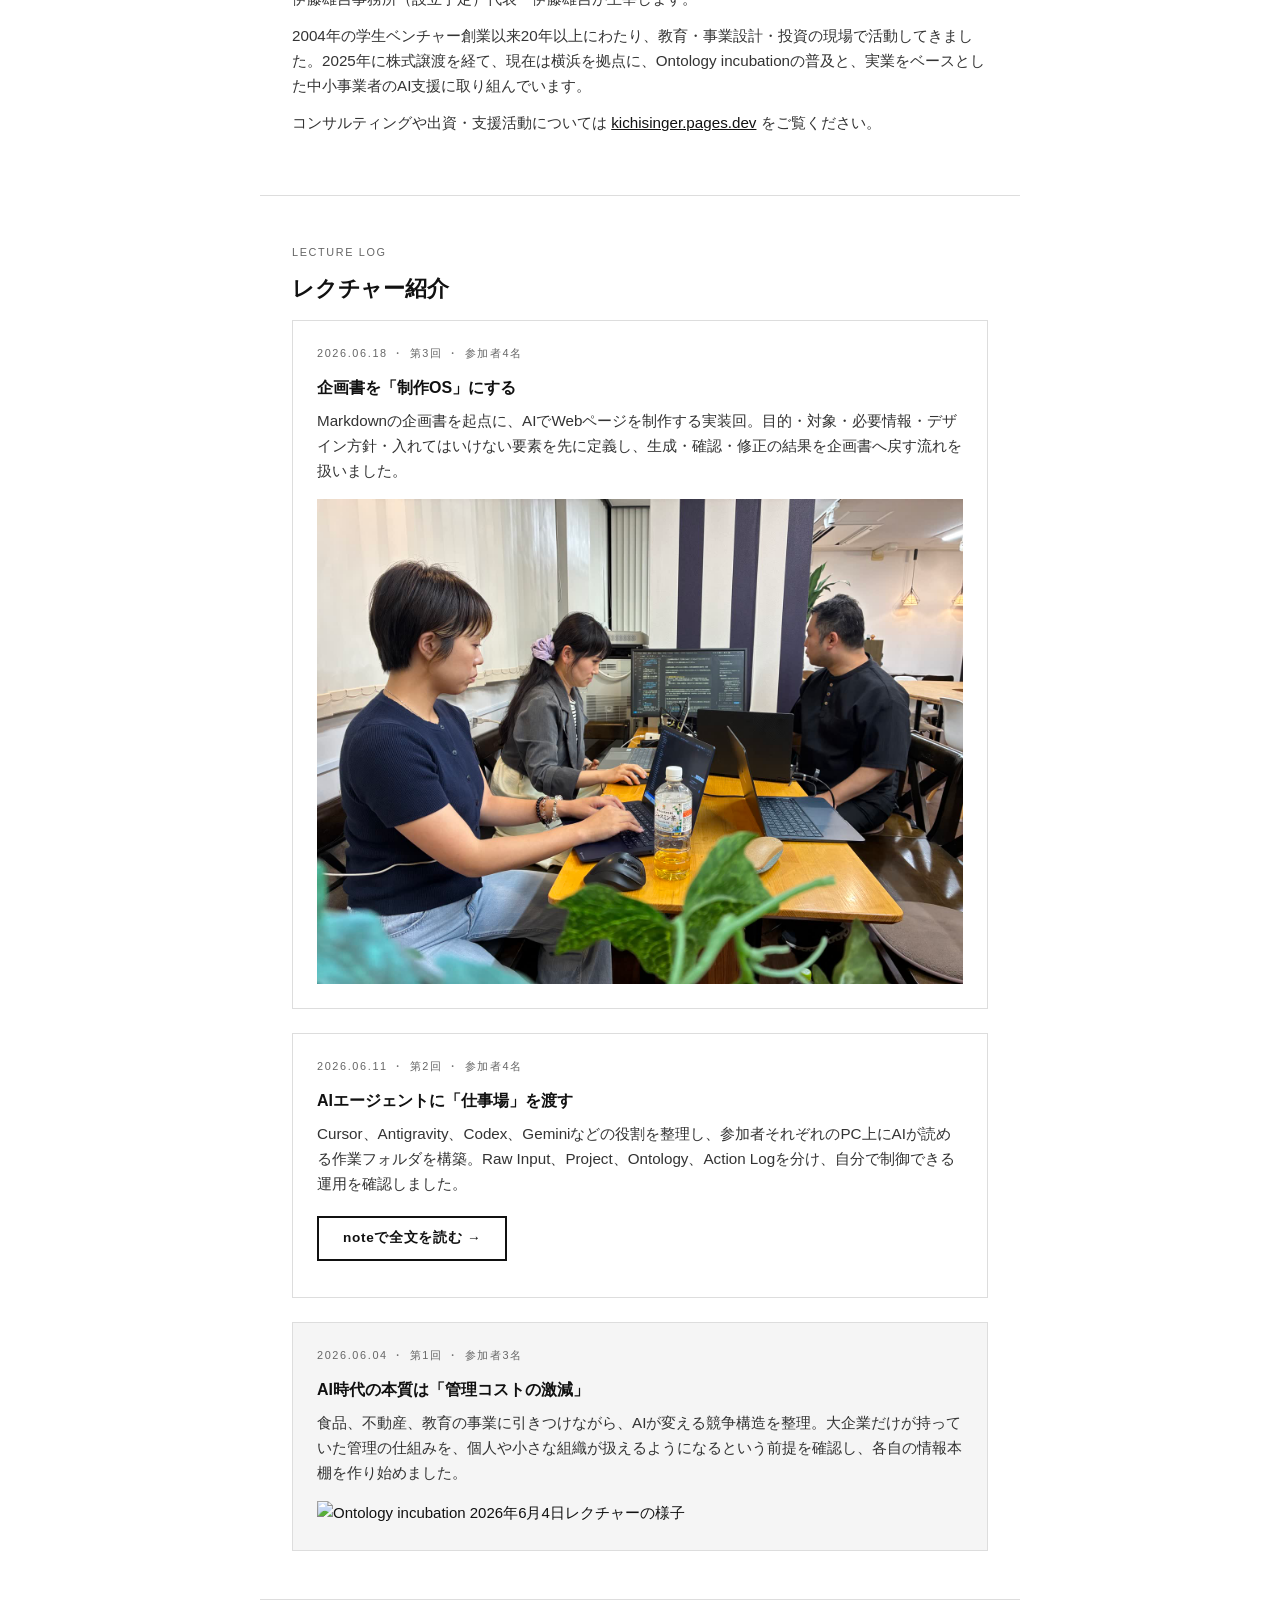
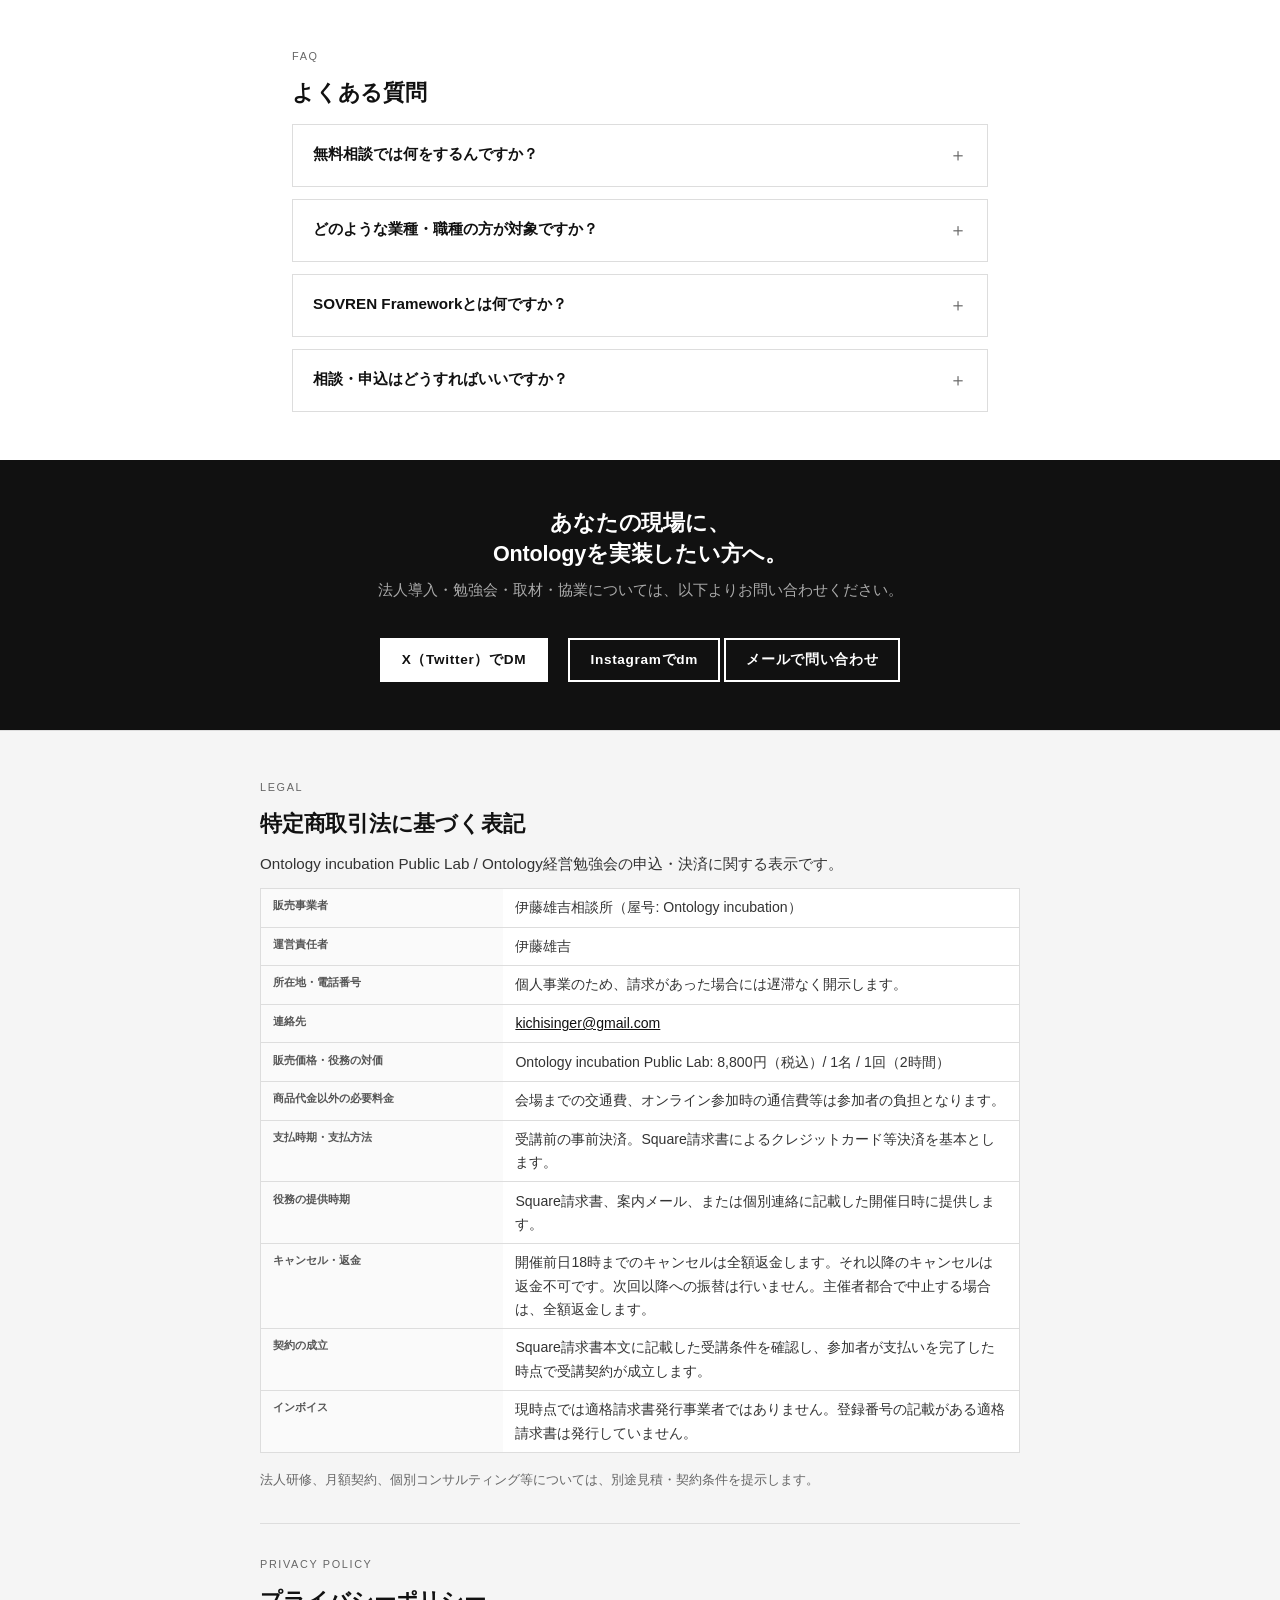
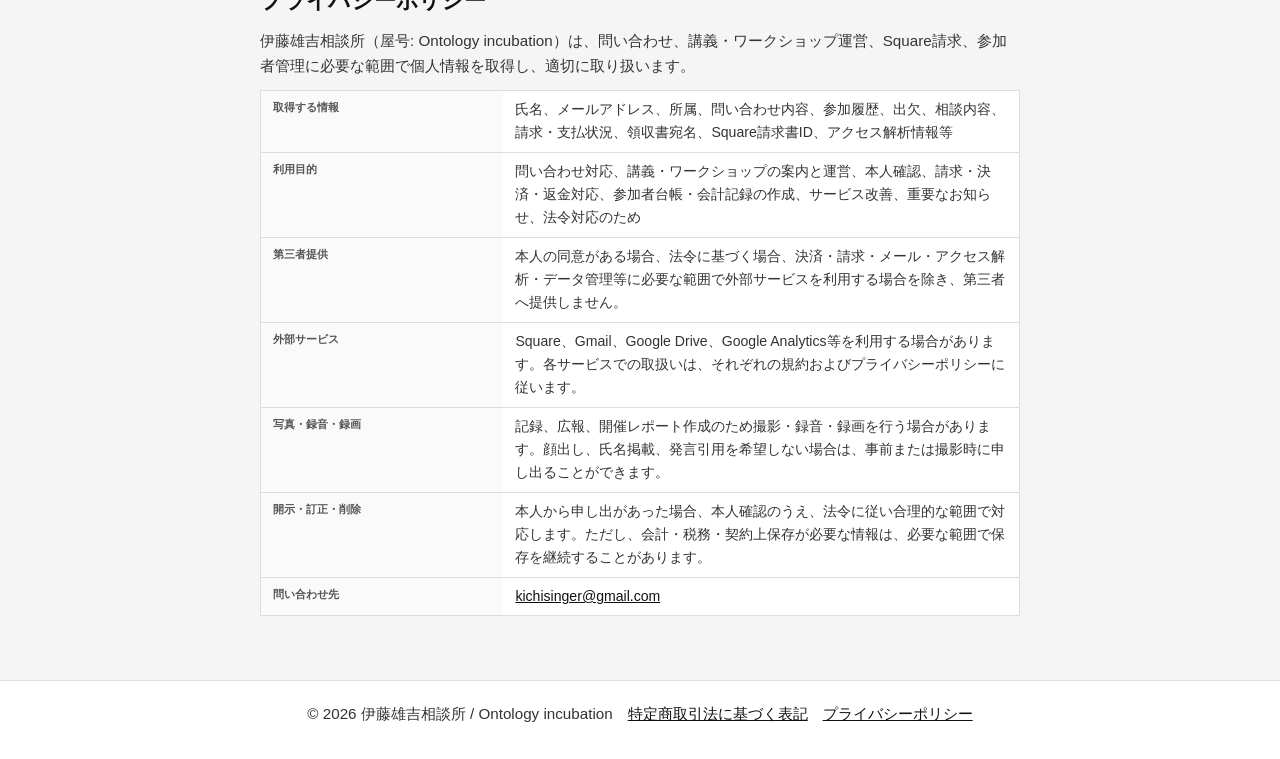
==== commit 418d0edc: "SEO/positioning: 横浜の経営者向けAX実践スクールとして訴求を統一（title/meta/OGP/ヒーロー/構造化データ） Co-Authored-By: Claude Opus 4." ====
--- a/index.html
+++ b/index.html
@@ -3,18 +3,18 @@
 <head>
   <meta charset="UTF-8">
   <meta name="viewport" content="width=device-width, initial-scale=1.0">
-  <title>Ontology incubation — AIを自分の言葉で使いこなす | 経営セミナー（横浜）</title>
-  <meta name="description" content="現場を持つ事業者・経営者のためのAI活用セミナー。技術不要。あなたの20年の経験・判断・現場知をAIが使える形に構造化する。Ontology経営勉強会¥8,800（税込）/ 2h、随時受付中。主催：伊藤雄吉（伊藤雄吉事務所）。">
-  <meta name="keywords" content="Ontology,AI経営,経営セミナー,中小企業,AI活用,SOVREN Framework,パーソナルオントロジー,伊藤雄吉,伊藤雄吉事務所,横浜">
-  <meta property="og:title" content="Ontology incubation — AIを自分の言葉で使いこなす">
-  <meta property="og:description" content="現場を持つ事業者のためのAI活用セミナー。あなたの20年の経験をAIが使える資産に変える。Ontology経営勉強会¥8,800（税込）/ 2h、随時受付中。横浜・主催：伊藤雄吉。">
+  <title>横浜の経営者向け AX実践スクール｜Ontology incubation（AI活用）</title>
+  <meta name="description" content="横浜で開校する、経営者・事業者のためのAX（AI業務変革）実践スクール。技術不要。あなたの20年の経験・判断・現場知をAIが使える形に構造化し、日々の意思決定に活かします。Ontology経営勉強会 ¥8,800（税込）/2h 随時開催。主催：伊藤雄吉事務所（横浜）。">
+  <meta name="keywords" content="横浜 AIスクール,経営者向けAI,AX実践スクール,AX,AI経営,Ontology,中小企業 AI,経営者 AI活用,AX 横浜,AX スクール,SOVREN Framework,伊藤雄吉,伊藤雄吉事務所,横浜">
+  <meta property="og:title" content="横浜の経営者向け AX実践スクール｜Ontology incubation">
+  <meta property="og:description" content="横浜で開校する経営者向けAX（AI業務変革）実践スクール。あなたの20年の経験をAIが使える資産に変える。Ontology経営勉強会 ¥8,800（税込）/2h 随時開催。横浜・主催：伊藤雄吉事務所。">
   <meta property="og:type" content="website">
   <meta property="og:locale" content="ja_JP">
   <meta property="og:url" content="https://ontology-incubation.pages.dev/">
   <meta property="og:site_name" content="Ontology incubation">
   <meta name="twitter:card" content="summary_large_image">
-  <meta name="twitter:title" content="Ontology incubation — AIを自分の言葉で使いこなす">
-  <meta name="twitter:description" content="現場を持つ事業者のためのAI活用セミナー。あなたの現場知をAIが使える資産に。¥8,800（税込）/ 2h。随時受付中。">
+  <meta name="twitter:title" content="横浜の経営者向け AX実践スクール｜Ontology incubation">
+  <meta name="twitter:description" content="横浜の経営者向けAX（AI業務変革）実践スクール。あなたの現場知をAIが使える資産に。¥8,800（税込）/2h 随時開催。">
   <meta name="twitter:site" content="@kichisinger">
   <meta name="twitter:creator" content="@kichisinger">
   <meta name="robots" content="index, follow">
@@ -27,6 +27,14 @@
   {
     "@context": "https://schema.org",
     "@graph": [
+      {
+        "@type": "WebSite",
+        "@id": "https://ontology-incubation.pages.dev/#website",
+        "name": "Ontology incubation",
+        "url": "https://ontology-incubation.pages.dev/",
+        "inLanguage": "ja",
+        "publisher": {"@id": "https://ontology-incubation.pages.dev/#organization"}
+      },
       {
         "@type": "Organization",
         "@id": "https://ontology-incubation.pages.dev/#organization",
@@ -52,7 +60,7 @@
         "@type": "EducationalOrganization",
         "@id": "https://ontology-incubation.pages.dev/#school",
         "name": "Ontology incubation",
-        "description": "現場を持つ経営者・事業者のためのAI活用実践セミナー。飲食・不動産・製造・農業・サービス業など実業を持つ方を対象に、個人の経験・判断・現場知をOntologyとして構造化し、AIを意思決定インフラとして活用する方法を実践的に習得する。",
+        "description": "横浜で開校する、経営者・事業者のためのAX（AI業務変革）実践スクール。飲食・不動産・製造・農業・サービス業など実業を持つ方を対象に、個人の経験・判断・現場知をOntologyとして構造化し、AIを意思決定インフラとして活用する方法を実践的に習得する。",
         "url": "https://ontology-incubation.pages.dev/",
         "parentOrganization": {"@id": "https://ontology-incubation.pages.dev/#organization"}
       },
@@ -155,12 +163,12 @@
   </script>
 
   <!-- Google tag (gtag.js) -->
-  <script async src="https://www.googletagmanager.com/gtag/js?id=G-NV8MF29S9L"></script>
+  <script async src="https://www.googletagmanager.com/gtag/js?id=G-40V76SK2NB"></script>
   <script>
     window.dataLayer = window.dataLayer || [];
     function gtag(){dataLayer.push(arguments);}
     gtag('js', new Date());
-    gtag('config', 'G-NV8MF29S9L');
+    gtag('config', 'G-40V76SK2NB');
   </script>
 
   <style>
@@ -526,9 +534,9 @@
 
 <!-- ヒーロー -->
 <section id="hero" aria-labelledby="hero-heading">
-  <p class="sub">伊藤雄吉事務所 主催</p>
+  <p class="sub">横浜｜経営者向け AX（AI活用）実践スクール</p>
   <h1 id="hero-heading">AIを、自分の<br>言葉で使いこなす。</h1>
-  <p class="lead">Ontology incubationは、PCが苦手な経営者・事業者・会社員のための<br>AIを活用した経営セミナーです。<br>技術は不要です。あなたの事業の言葉で始めます。</p>
+  <p class="lead">Ontology incubationは、<strong>横浜で開校する、経営者・事業者のためのAX（AI業務変革）実践スクール</strong>です。<br>PCが苦手でも大丈夫。技術は不要、あなたの事業の言葉でAIを意思決定の武器に変えます。</p>
   <div class="cta-wrap">
     <a href="#contact" class="btn btn-fill">まず話を聞く（無料相談）</a>
     <a href="https://sovren-framework.pages.dev/" target="_blank" rel="noopener" class="btn btn-outline">教科書を見る</a>
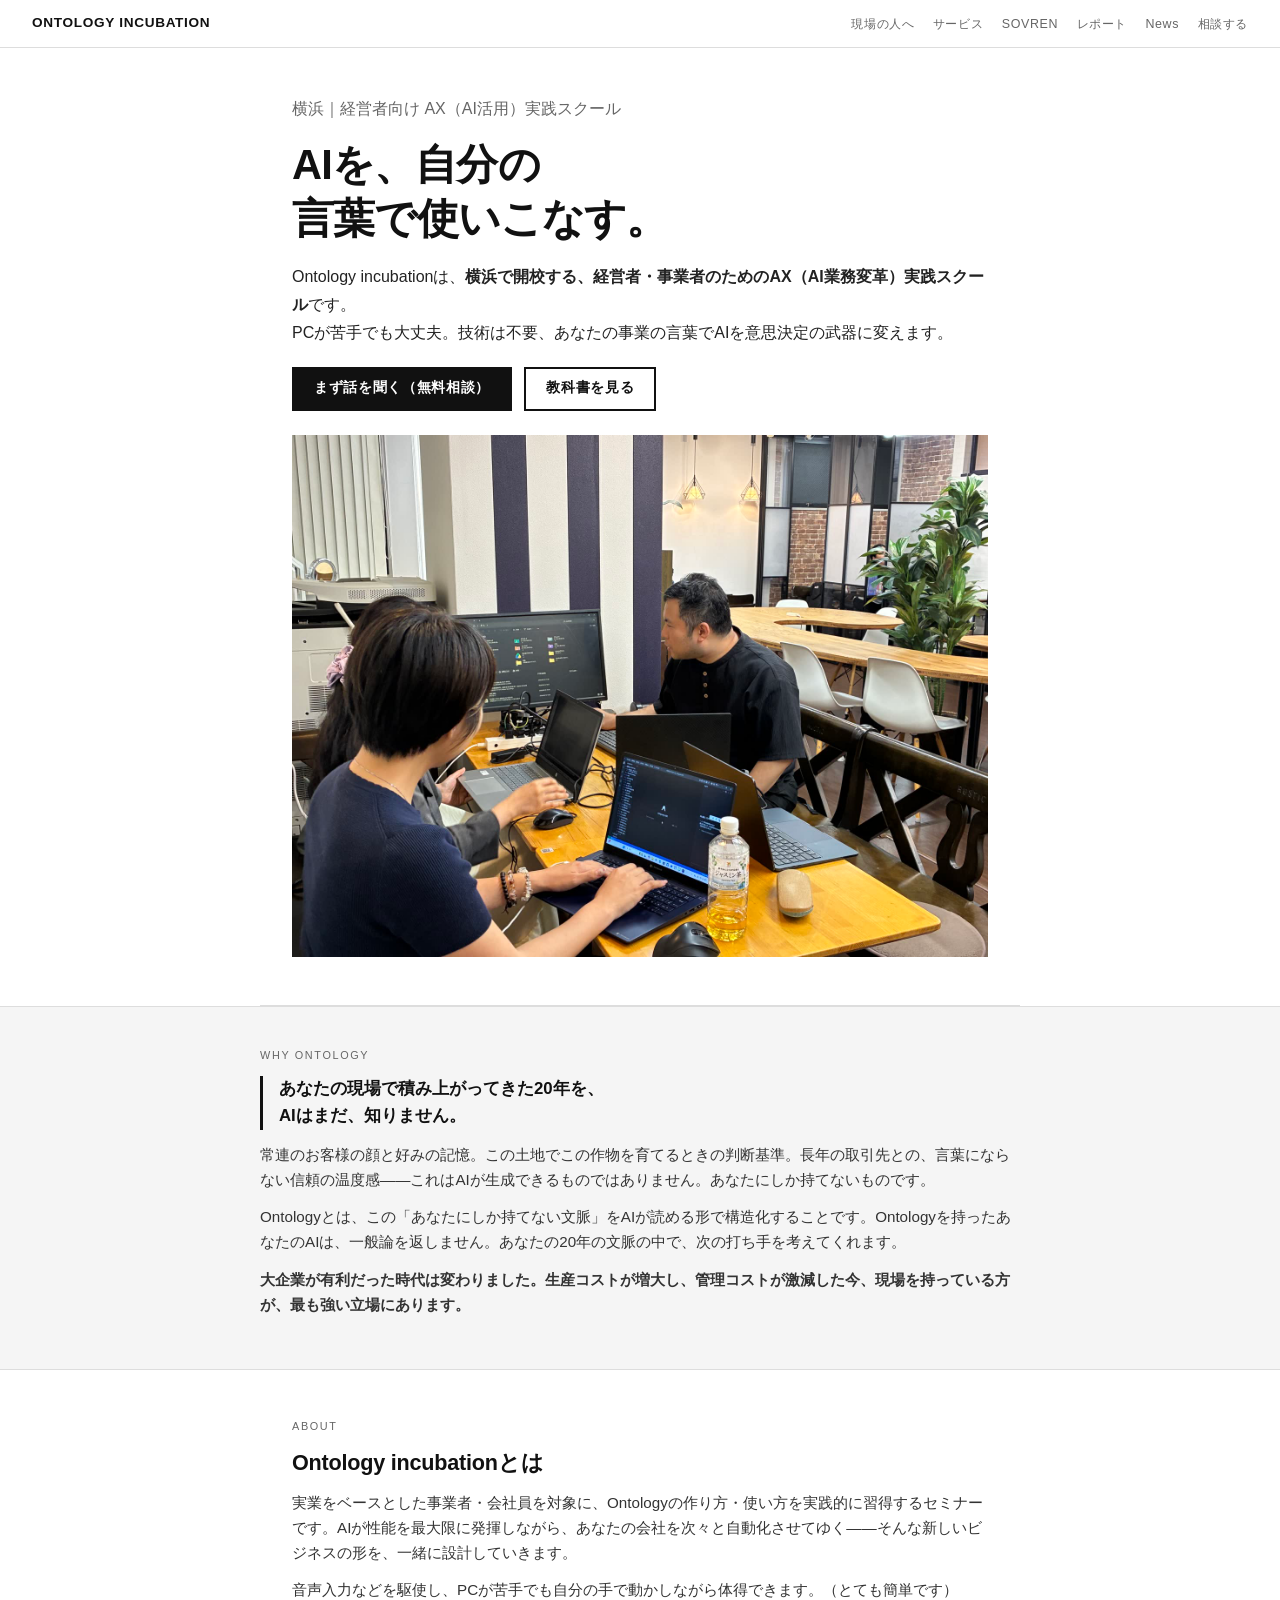
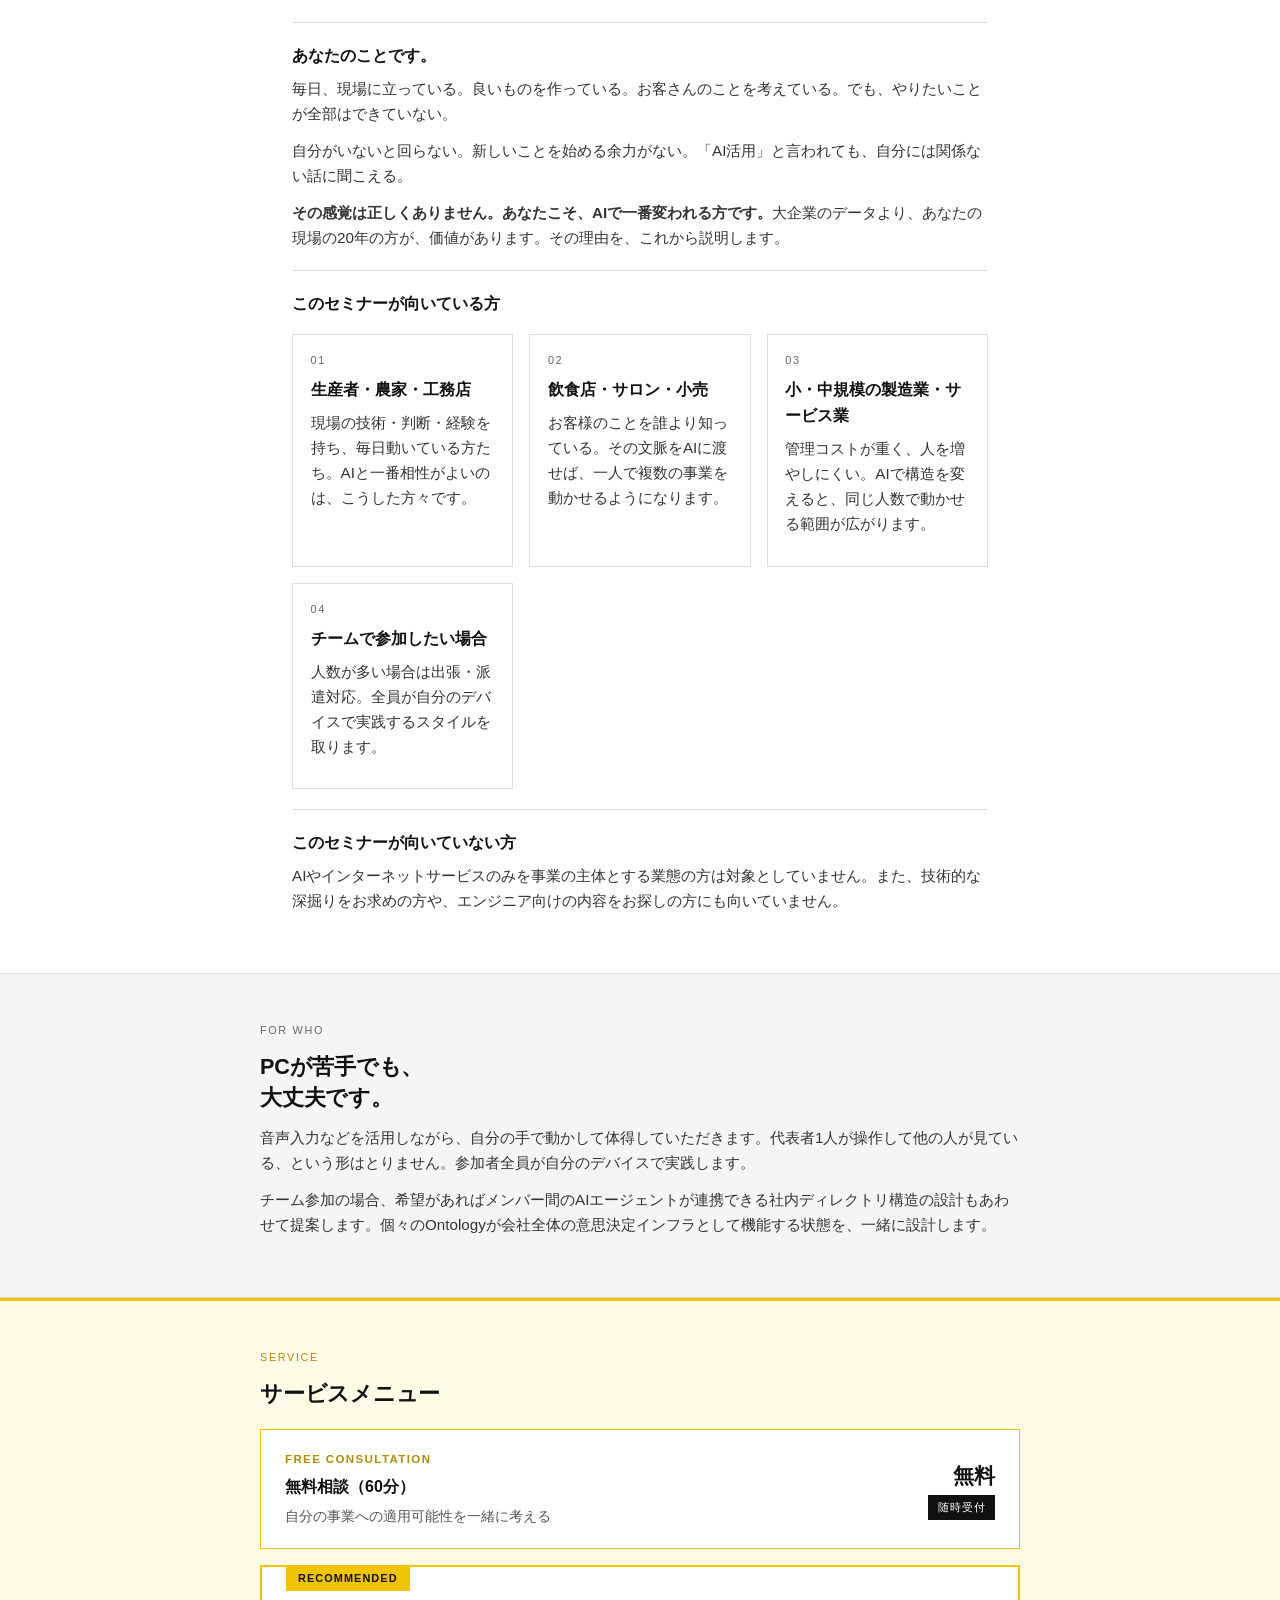
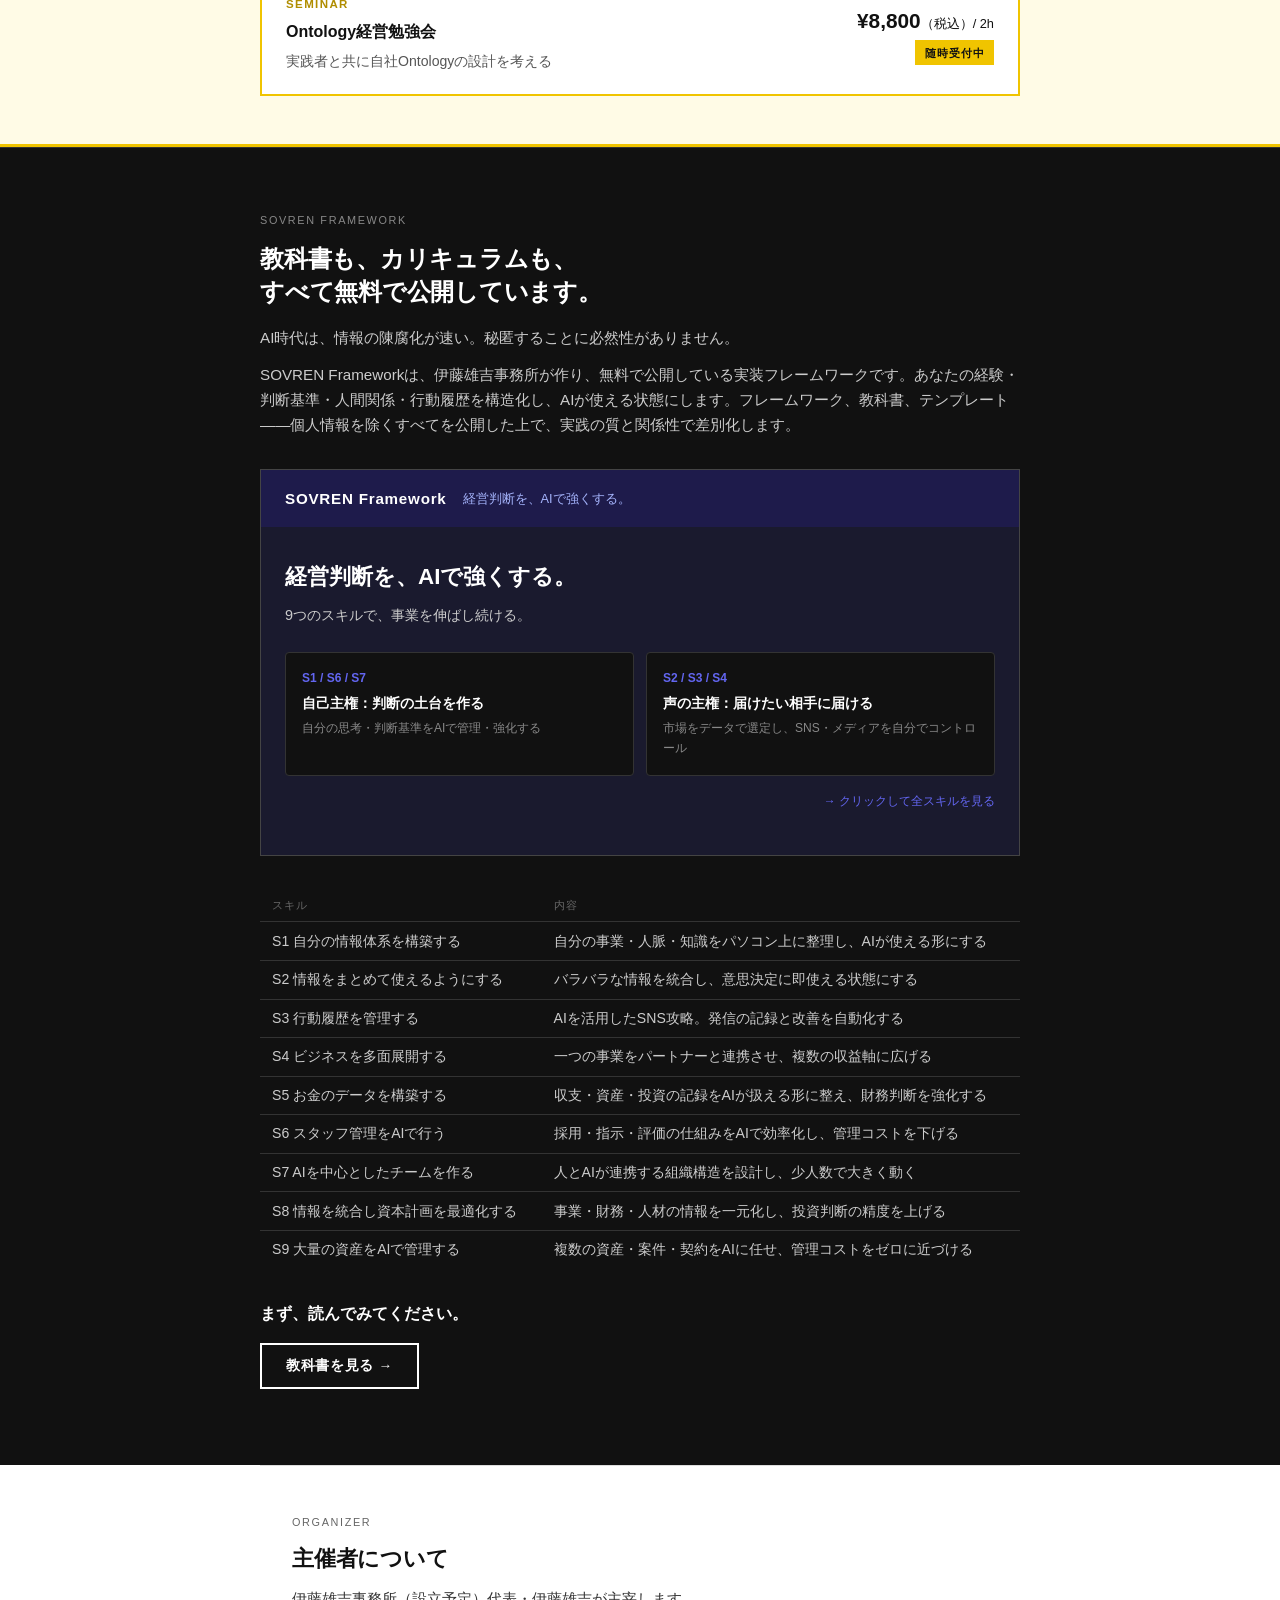
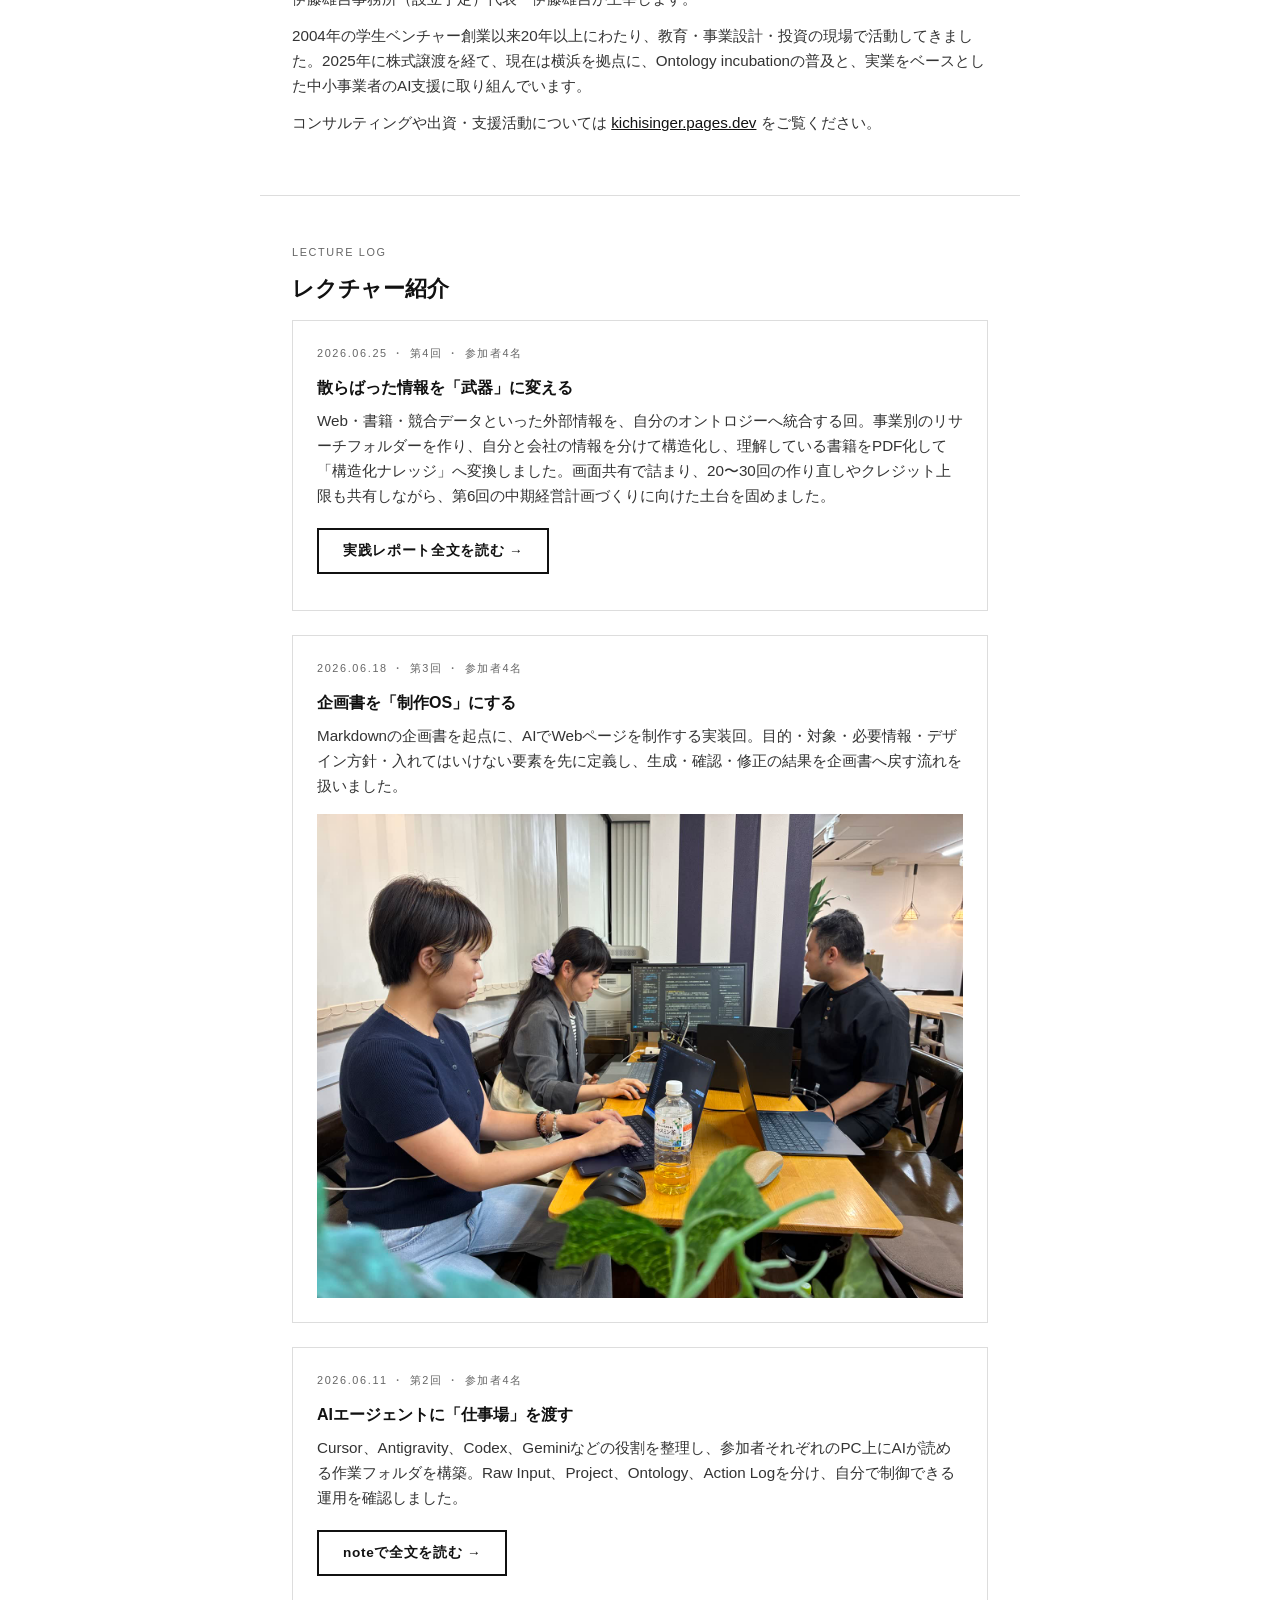
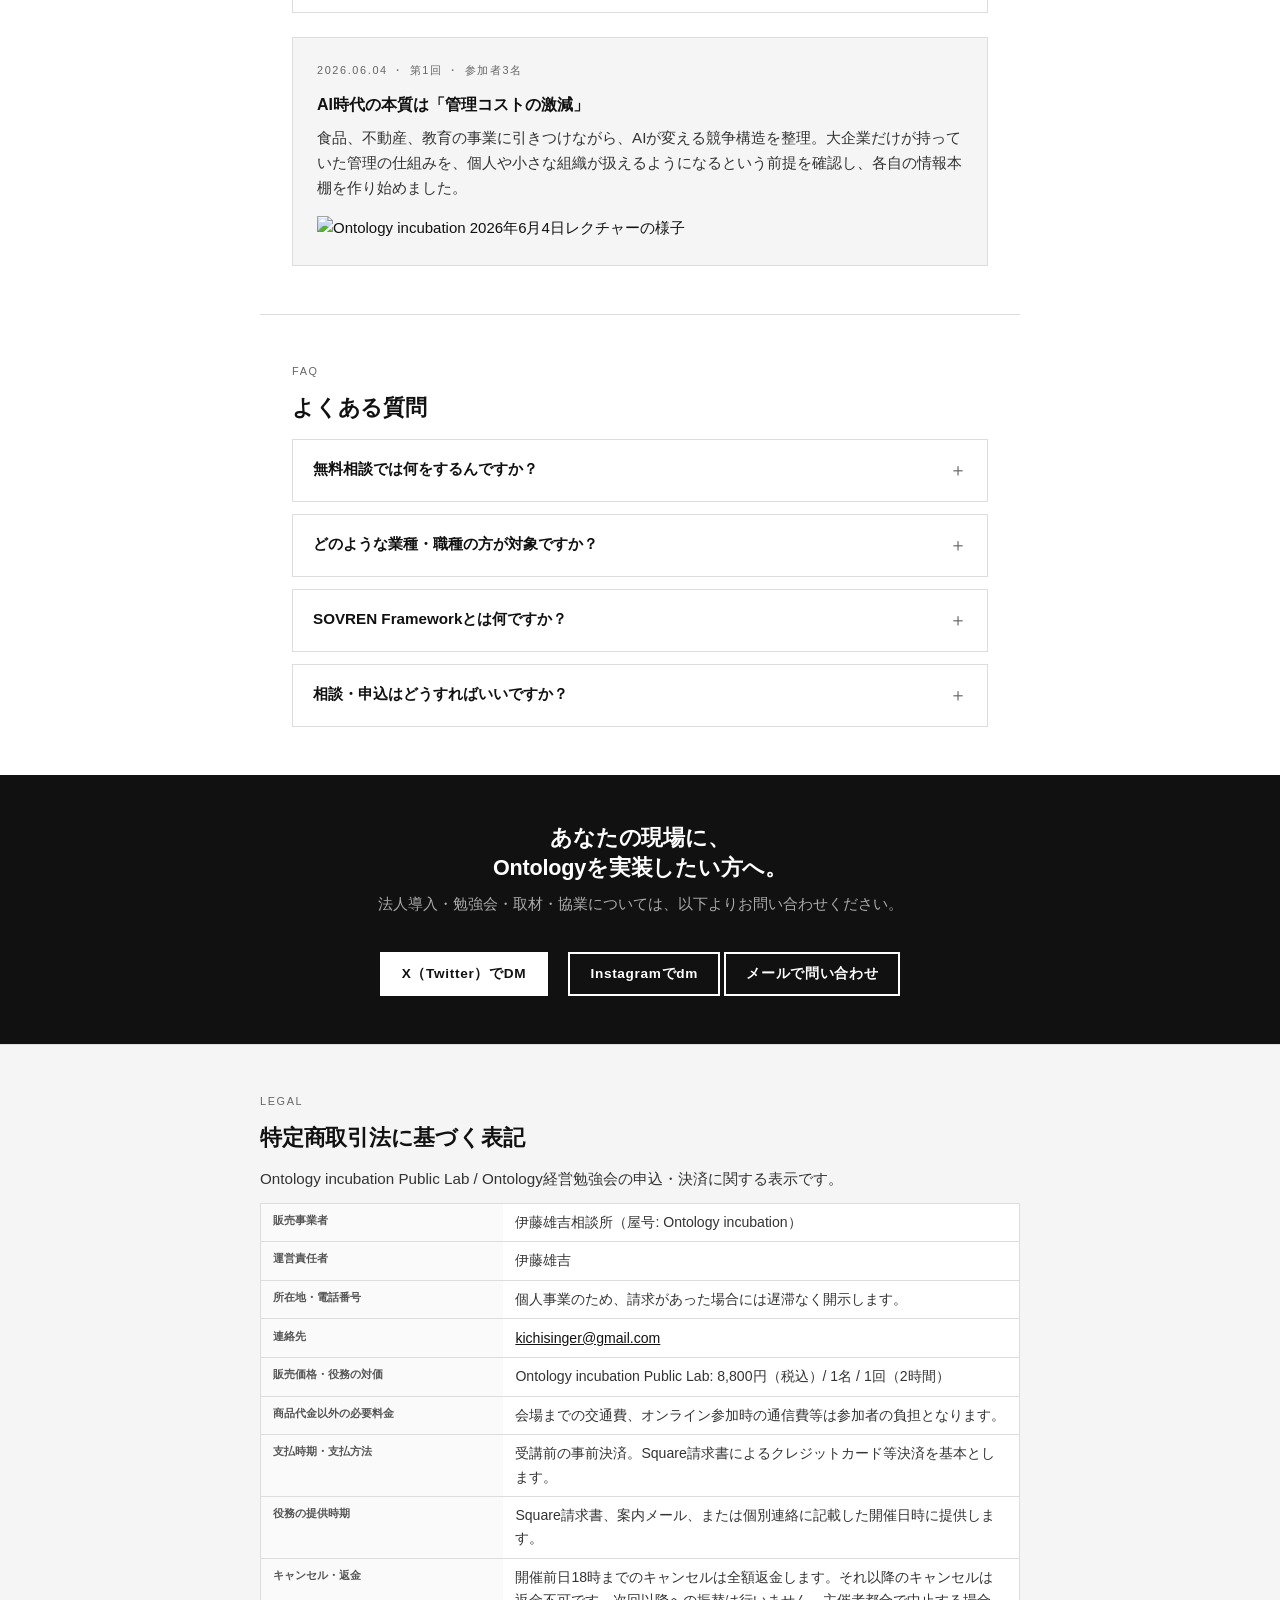
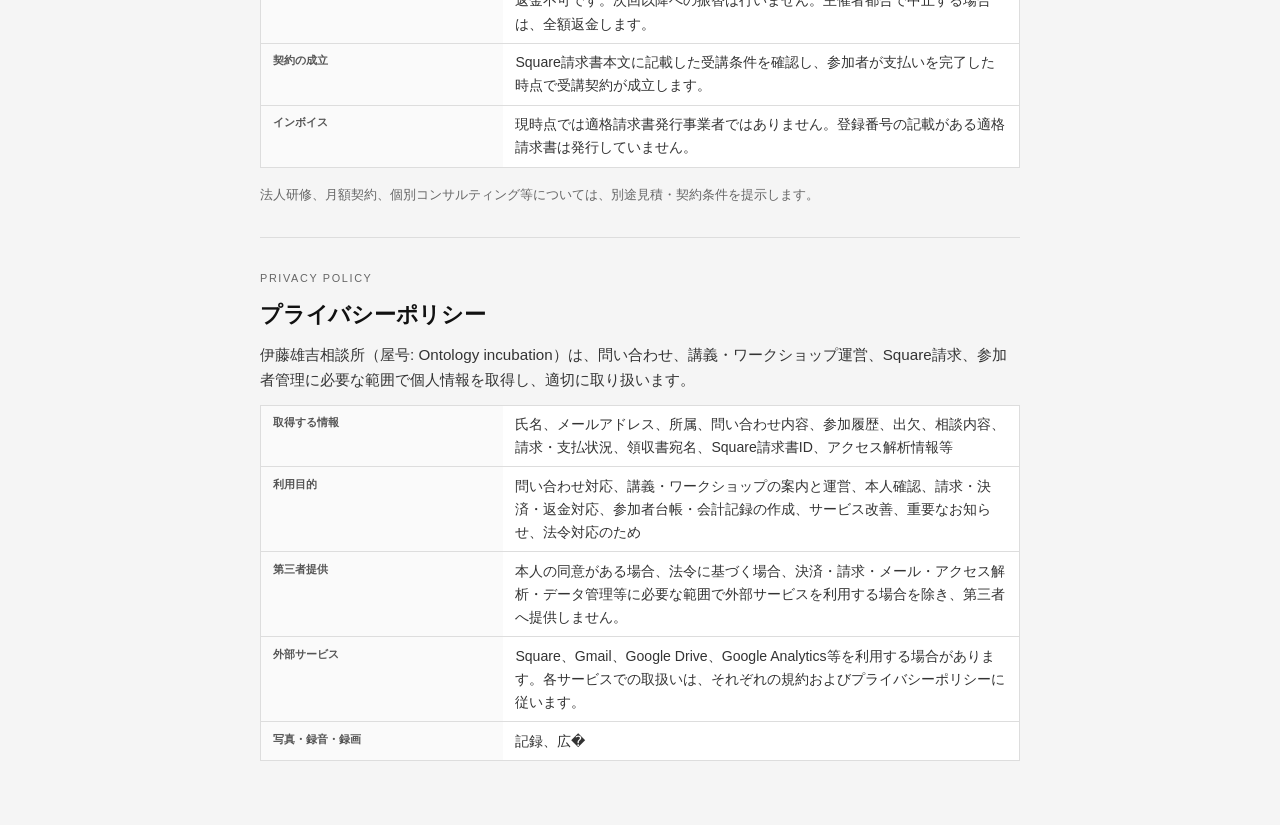
==== commit 7f2bb9c9: "News統合: 第4回実践レポート追加、Newsサイトをweb/news/へ統合、メインサイトにNews導線追加" ====
--- a/index.html
+++ b/index.html
@@ -22,6 +22,9 @@
   <meta name="geo.region" content="JP-14">
   <meta name="geo.placename" content="横浜市">
   <link rel="canonical" href="https://ontology-incubation.pages.dev/">
+  <link rel="icon" type="image/svg+xml" href="/favicon.svg">
+  <link rel="icon" type="image/png" sizes="512x512" href="/favicon.png">
+  <link rel="apple-touch-icon" href="/apple-touch-icon.png">
 
   <script type="application/ld+json">
   {
@@ -528,6 +531,8 @@
     <li><a href="#about">現場の人へ</a></li>
     <li><a href="#detail">サービス</a></li>
     <li><a href="#sovereign">SOVREN</a></li>
+    <li><a href="#report">レポート</a></li>
+    <li><a href="news/index.html">News</a></li>
     <li><a href="#contact">相談する</a></li>
   </ul>
 </nav>
@@ -719,6 +724,15 @@
   <h2 id="report-heading">レクチャー紹介</h2>
 
   <article style="border:1px solid var(--border); padding:1.5rem; margin-top:1rem; background:var(--white);">
+    <p class="label">2026.06.25 ・ 第4回 ・ 参加者4名</p>
+    <h3>散らばった情報を「武器」に変える</h3>
+    <p>Web・書籍・競合データといった外部情報を、自分のオントロジーへ統合する回。事業別のリサーチフォルダーを作り、自分と会社の情報を分けて構造化し、理解している書籍をPDF化して「構造化ナレッジ」へ変換しました。画面共有で詰まり、20〜30回の作り直しやクレジット上限も共有しながら、第6回の中期経営計画づくりに向けた土台を固めました。</p>
+    <p style="margin-top:1.25rem;">
+      <a href="news/posts/004_lecture04.html" class="btn" style="font-size:0.85rem; padding:0.6rem 1.5rem; display:inline-block;">実践レポート全文を読む →</a>
+    </p>
+  </article>
+
+  <article style="border:1px solid var(--border); padding:1.5rem; margin-top:1.5rem; background:var(--white);">
     <p class="label">2026.06.18 ・ 第3回 ・ 参加者4名</p>
     <h3>企画書を「制作OS」にする</h3>
     <p>Markdownの企画書を起点に、AIでWebページを制作する実装回。目的・対象・必要情報・デザイン方針・入れてはいけない要素を先に定義し、生成・確認・修正の結果を企画書へ戻す流れを扱いました。</p>
@@ -860,26 +874,4 @@
           </tr>
           <tr>
             <th>写真・録音・録画</th>
-            <td>記録、広報、開催レポート作成のため撮影・録音・録画を行う場合があります。顔出し、氏名掲載、発言引用を希望しない場合は、事前または撮影時に申し出ることができます。</td>
-          </tr>
-          <tr>
-            <th>開示・訂正・削除</th>
-            <td>本人から申し出があった場合、本人確認のうえ、法令に従い合理的な範囲で対応します。ただし、会計・税務・契約上保存が必要な情報は、必要な範囲で保存を継続することがあります。</td>
-          </tr>
-          <tr>
-            <th>問い合わせ先</th>
-            <td><a href="mailto:kichisinger@gmail.com">kichisinger@gmail.com</a></td>
-          </tr>
-        </tbody>
-      </table>
-    </div>
-  </div>
-</section>
-
-<!-- フッター -->
-<footer>
-  <p>© 2026 伊藤雄吉相談所 / Ontology incubation　<a href="#legal">特定商取引法に基づく表記</a>　<a href="#privacy">プライバシーポリシー</a></p>
-</footer>
-
-</body>
-</html>
+            <td>記録、広�
